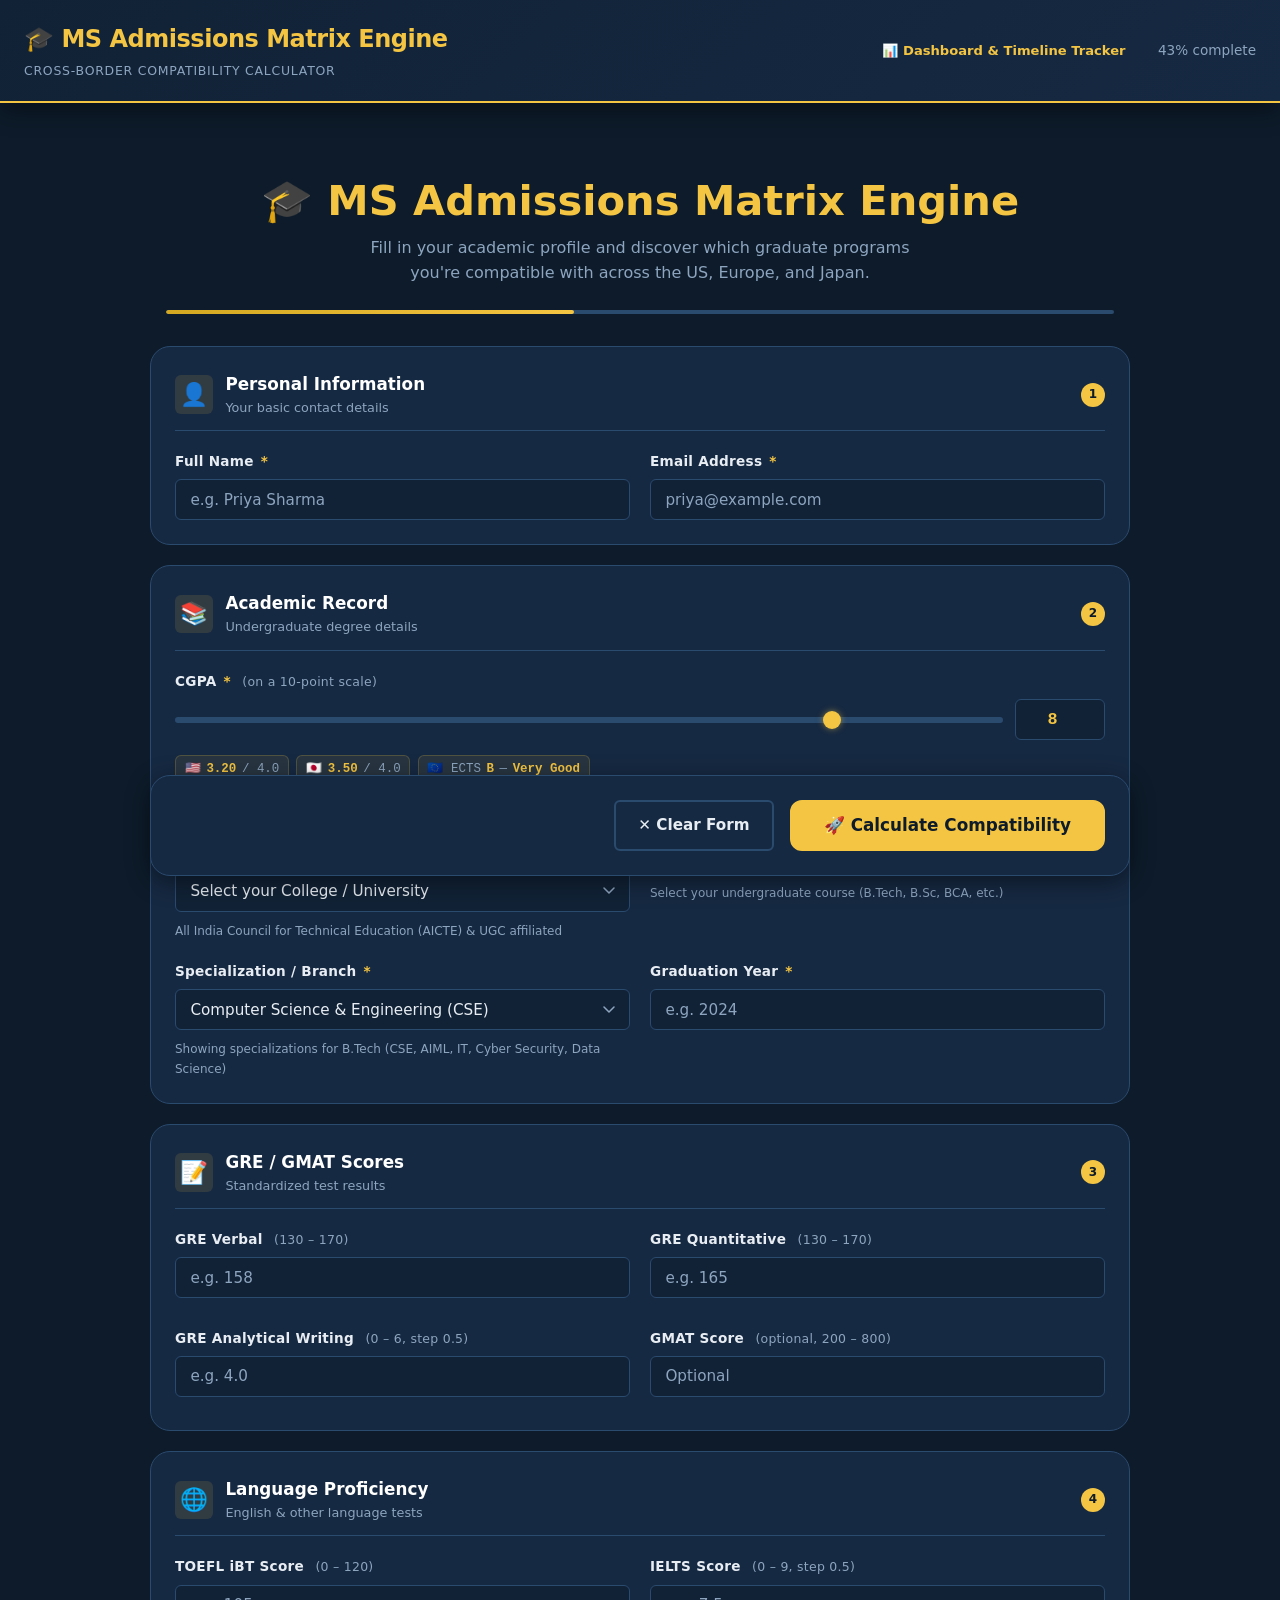
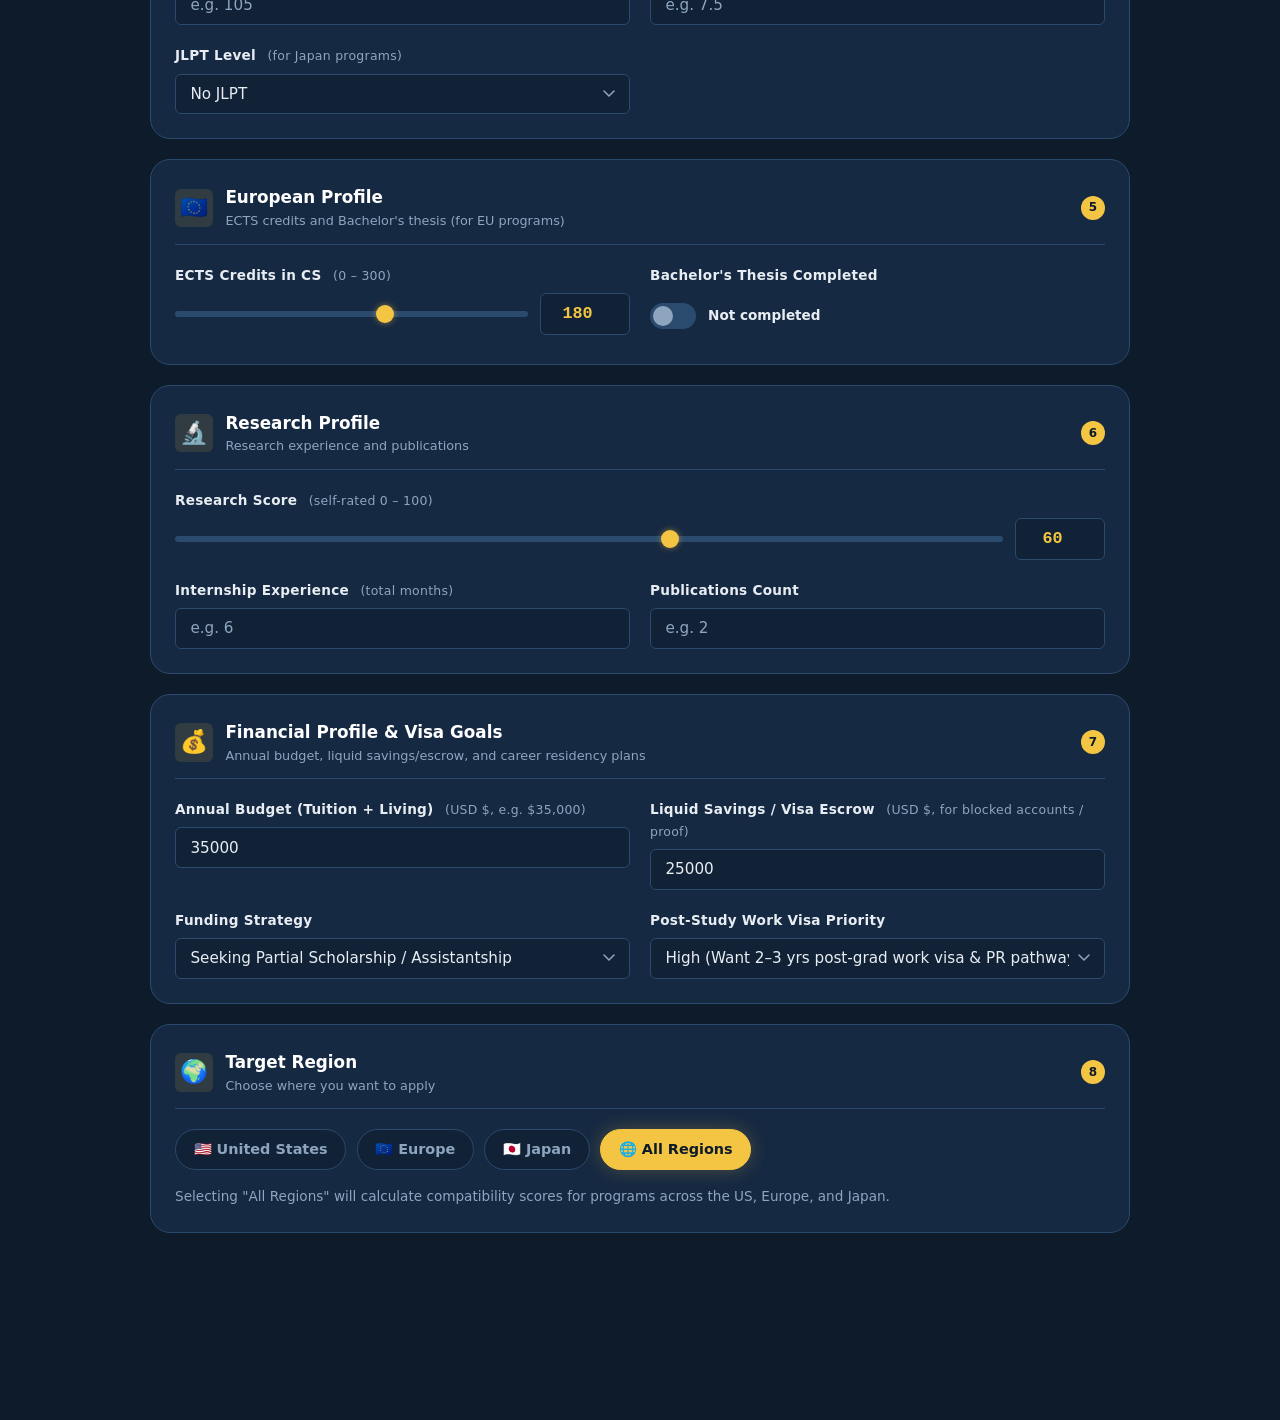
==== frontend/index.html @ 2df77b29 "feat: add AICTE Indian engineering colleges dropdown with COER University Roorkee and dynamic course" ====
<!DOCTYPE html>
<html lang="en">
<head>
  <meta charset="UTF-8" />
  <meta name="viewport" content="width=device-width, initial-scale=1.0" />
  <title>🎓 MS Admissions Matrix Engine</title>
  <link rel="stylesheet" href="css/styles.css" />
  <style>
    /* ── Page-specific overrides ─────────────────────────────── */
    .page-main {
      padding: 2rem 0 4rem;
    }

    .form-wrapper {
      max-width: 980px;
      margin: 0 auto;
    }

    .hero {
      text-align: center;
      padding: 2.5rem 1rem 2rem;
    }

    .hero h1 {
      font-size: clamp(1.7rem, 4vw, 2.6rem);
      color: var(--clr-gold);
      margin-bottom: 0.5rem;
    }

    .hero p {
      font-size: 1rem;
      color: var(--clr-text-muted);
      max-width: 540px;
      margin: 0 auto;
    }

    .progress-bar-wrap {
      width: 100%;
      height: 4px;
      background: var(--clr-border);
      border-radius: 99px;
      margin: 1.5rem 0 0;
      overflow: hidden;
    }

    .progress-fill {
      height: 100%;
      background: linear-gradient(90deg, var(--clr-gold-dark), var(--clr-gold));
      border-radius: 99px;
      width: 0%;
      transition: width 0.4s ease;
    }

    .section-card {
      margin-bottom: 1.25rem;
    }

    .form-actions {
      display: flex;
      gap: 1rem;
      justify-content: flex-end;
      flex-wrap: wrap;
      padding: 1.5rem;
      background: var(--clr-surface);
      border: 1px solid var(--clr-border);
      border-radius: var(--radius-lg);
      box-shadow: var(--shadow-md);
      position: sticky;
      bottom: 1.5rem;
      z-index: 50;
    }

    .form-actions .btn-primary {
      min-width: 210px;
    }

    .gpa-display {
      display: flex;
      flex-direction: column;
      gap: 0.35rem;
    }

    .gpa-conversions {
      display: flex;
      flex-wrap: wrap;
      gap: 0.45rem;
      margin-top: 0.25rem;
    }

    /* Loading overlay */
    .loading-overlay {
      position: fixed;
      inset: 0;
      background: rgba(13, 27, 42, 0.88);
      backdrop-filter: blur(4px);
      z-index: 500;
      display: flex;
      flex-direction: column;
      align-items: center;
      justify-content: center;
      gap: 1rem;
      opacity: 0;
      pointer-events: none;
      transition: opacity 0.2s ease;
    }

    .loading-overlay.visible {
      opacity: 1;
      pointer-events: all;
    }

    .loading-overlay h3 {
      color: var(--clr-gold);
      font-size: 1.25rem;
    }

    .loading-overlay p {
      font-size: 0.9rem;
      color: var(--clr-text-muted);
    }

    .spinner-lg {
      width: 56px; height: 56px;
      border: 4px solid var(--clr-border);
      border-top-color: var(--clr-gold);
      border-radius: 50%;
      animation: spin 0.8s linear infinite;
    }

    /* Section number badge */
    .section-num {
      display: inline-flex;
      align-items: center;
      justify-content: center;
      width: 24px; height: 24px;
      background: var(--clr-gold);
      color: var(--clr-bg);
      border-radius: 50%;
      font-size: 0.75rem;
      font-weight: 800;
      flex-shrink: 0;
    }
  </style>
</head>
<body>

<!-- ── Header ───────────────────────────────────────────────────────────── -->
<header class="app-header">
  <div class="container">
    <div class="brand">
      <div class="brand-title">🎓 MS Admissions Matrix Engine</div>
      <div class="brand-subtitle">Cross-Border Compatibility Calculator</div>
    </div>
    <div class="flex items-center gap-md">
      <a href="dashboard.html" class="btn btn-ghost btn-sm">📊 Dashboard &amp; Timeline Tracker</a>
      <span class="text-sm text-muted" id="formProgress">0% complete</span>
    </div>
  </div>
</header>

<!-- ── Loading overlay ──────────────────────────────────────────────────── -->
<div class="loading-overlay" id="loadingOverlay" aria-live="polite" aria-label="Loading">
  <div class="spinner-lg"></div>
  <h3>Calculating Compatibility…</h3>
  <p id="loadingMsg">Saving applicant profile</p>
</div>

<!-- ── Toast container ──────────────────────────────────────────────────── -->
<div class="toast-container" id="toastContainer"></div>

<!-- ── Main ─────────────────────────────────────────────────────────────── -->
<main class="page-main">
  <div class="container">
    <div class="form-wrapper">

      <!-- Hero -->
      <div class="hero">
        <h1>🎓 MS Admissions Matrix Engine</h1>
        <p>Fill in your academic profile and discover which graduate programs you're compatible with across the US, Europe, and Japan.</p>
        <div class="progress-bar-wrap">
          <div class="progress-fill" id="progressFill"></div>
        </div>
      </div>

      <form id="admissionsForm" novalidate autocomplete="off">

        <!-- ── 1. Personal Info ───────────────────────────────────────── -->
        <div class="card section-card">
          <div class="card-header">
            <div class="card-icon">👤</div>
            <div>
              <div class="card-title">Personal Information</div>
              <div class="card-subtitle">Your basic contact details</div>
            </div>
            <span class="section-num" style="margin-left:auto">1</span>
          </div>
          <div class="grid-2">
            <div class="form-group">
              <label class="form-label" for="fullName">Full Name <span class="required">*</span></label>
              <input type="text" id="fullName" name="fullName" class="form-control"
                     placeholder="e.g. Priya Sharma" autocomplete="name" required />
            </div>
            <div class="form-group">
              <label class="form-label" for="email">Email Address <span class="required">*</span></label>
              <input type="email" id="email" name="email" class="form-control"
                     placeholder="priya@example.com" autocomplete="email" required />
            </div>
          </div>
        </div>

        <!-- ── 2. Academic Record ─────────────────────────────────────── -->
        <div class="card section-card">
          <div class="card-header">
            <div class="card-icon">📚</div>
            <div>
              <div class="card-title">Academic Record</div>
              <div class="card-subtitle">Undergraduate degree details</div>
            </div>
            <span class="section-num" style="margin-left:auto">2</span>
          </div>

          <div class="grid-2">
            <!-- CGPA -->
            <div class="form-group col-span-2">
              <label class="form-label" for="cgpaNum">CGPA <span class="required">*</span>
                <span class="hint">(on a 10-point scale)</span>
              </label>
              <div class="form-slider-wrap">
                <input type="range" id="cgpaSlider" name="cgpaSlider"
                       min="0" max="10" step="0.1" value="8.0" />
                <input type="number" id="cgpaNum" name="cgpa" class="form-control"
                       min="0" max="10" step="0.1" value="8.0" required />
              </div>
              <div class="gpa-display">
                <div class="gpa-conversions" id="gpaConversions">
                  <span class="conversion-hint">🇺🇸 <span class="val" id="us4pt">3.20</span> / 4.0</span>
                  <span class="conversion-hint">🇯🇵 <span class="val" id="jp4pt">3.00</span> / 4.0</span>
                  <span class="conversion-hint">🇪🇺 ECTS <span class="val" id="ectsGrade">B</span> — <span class="val" id="ectsLabel">Very Good</span></span>
                </div>
              </div>
            </div>

            <!-- AICTE Engineering Colleges / Universities Dropdown -->
            <div class="form-group">
              <label class="form-label" for="universityName">Indian Engineering College / University <span class="required">*</span></label>
              <div class="select-search-wrap">
                <input type="text" id="uniSearchFilter" class="form-control"
                       style="margin-bottom:0.4rem;font-size:0.83rem;padding:0.45rem 0.75rem"
                       placeholder="🔍 Quick filter AICTE colleges (e.g. COER, Roorkee, IIT, NIT, Pune, BITS)..." />
                <select id="universityName" name="universityName" class="form-control" required>
                  <option value="" disabled selected>Select your College / University</option>

                  <optgroup label="🌟 Featured &amp; Uttarakhand / Roorkee (AICTE &amp; State Universities)">
                    <option value="COER University, Roorkee">COER University, Roorkee (College of Engineering Roorkee)</option>
                    <option value="Indian Institute of Technology (IIT) Roorkee">Indian Institute of Technology (IIT) Roorkee</option>
                    <option value="Graphic Era (Deemed to be University), Dehradun">Graphic Era (Deemed to be University), Dehradun</option>
                    <option value="Graphic Era Hill University, Dehradun">Graphic Era Hill University, Dehradun</option>
                    <option value="DIT University, Dehradun">DIT University, Dehradun</option>
                    <option value="Govind Ballabh Pant University of Agriculture &amp; Technology (GBPUAT), Pantnagar">Govind Ballabh Pant University of Agriculture &amp; Technology (GBPUAT), Pantnagar</option>
                    <option value="Veer Madho Singh Bhandari Uttarakhand Technical University (UTU), Dehradun">Veer Madho Singh Bhandari Uttarakhand Technical University (UTU), Dehradun</option>
                    <option value="Quantum University, Roorkee">Quantum University, Roorkee</option>
                    <option value="Roorkee College of Engineering (RCE), Roorkee">Roorkee College of Engineering (RCE), Roorkee</option>
                    <option value="Gurukula Kangri Vishwavidyalaya, Haridwar">Gurukula Kangri Vishwavidyalaya, Haridwar</option>
                    <option value="National Institute of Technology (NIT) Uttarakhand, Srinagar Garhwal">National Institute of Technology (NIT) Uttarakhand, Srinagar Garhwal</option>
                    <option value="THDC Institute of Hydropower Engineering and Technology, Tehri">THDC Institute of Hydropower Engineering and Technology, Tehri</option>
                    <option value="Bipin Tripathi Kumaon Institute of Technology (BTKIT), Dwarahat">Bipin Tripathi Kumaon Institute of Technology (BTKIT), Dwarahat</option>
                  </optgroup>

                  <optgroup label="🏛️ Indian Institutes of Technology (IITs)">
                    <option value="IIT Bombay">IIT Bombay (Powai, Mumbai)</option>
                    <option value="IIT Delhi">IIT Delhi (Hauz Khas, New Delhi)</option>
                    <option value="IIT Madras">IIT Madras (Chennai)</option>
                    <option value="IIT Kanpur">IIT Kanpur</option>
                    <option value="IIT Kharagpur">IIT Kharagpur</option>
                    <option value="IIT Guwahati">IIT Guwahati</option>
                    <option value="IIT Hyderabad">IIT Hyderabad</option>
                    <option value="IIT (BHU) Varanasi">IIT (BHU) Varanasi</option>
                    <option value="IIT Indore">IIT Indore</option>
                    <option value="IIT (ISM) Dhanbad">IIT (ISM) Dhanbad</option>
                    <option value="IIT Gandhinagar">IIT Gandhinagar</option>
                    <option value="IIT Ropar">IIT Ropar</option>
                    <option value="IIT Patna">IIT Patna</option>
                    <option value="IIT Bhubaneswar">IIT Bhubaneswar</option>
                    <option value="IIT Mandi">IIT Mandi</option>
                    <option value="IIT Jodhpur">IIT Jodhpur</option>
                    <option value="IIT Tirupati">IIT Tirupati</option>
                    <option value="IIT Palakkad">IIT Palakkad</option>
                    <option value="IIT Goa">IIT Goa</option>
                    <option value="IIT Dharwad">IIT Dharwad</option>
                    <option value="IIT Bhilai">IIT Bhilai</option>
                    <option value="IIT Jammu">IIT Jammu</option>
                  </optgroup>

                  <optgroup label="🏛️ National Institutes of Technology (NITs)">
                    <option value="NIT Tiruchirappalli (NITT)">NIT Tiruchirappalli (NITT)</option>
                    <option value="NIT Karnataka (NITK Surathkal)">NIT Karnataka (NITK Surathkal)</option>
                    <option value="NIT Warangal">NIT Warangal</option>
                    <option value="NIT Rourkela">NIT Rourkela</option>
                    <option value="NIT Calicut">NIT Calicut</option>
                    <option value="Visvesvaraya National Institute of Technology (VNIT), Nagpur">Visvesvaraya National Institute of Technology (VNIT), Nagpur</option>
                    <option value="Malaviya National Institute of Technology (MNIT), Jaipur">Malaviya National Institute of Technology (MNIT), Jaipur</option>
                    <option value="Motilal Nehru National Institute of Technology (MNNIT), Allahabad">Motilal Nehru National Institute of Technology (MNNIT), Allahabad</option>
                    <option value="Maulana Azad National Institute of Technology (MANIT), Bhopal">Maulana Azad National Institute of Technology (MANIT), Bhopal</option>
                    <option value="Sardar Vallabhbhai National Institute of Technology (SVNIT), Surat">Sardar Vallabhbhai National Institute of Technology (SVNIT), Surat</option>
                    <option value="NIT Kurukshetra">NIT Kurukshetra</option>
                    <option value="NIT Durgapur">NIT Durgapur</option>
                    <option value="NIT Silchar">NIT Silchar</option>
                    <option value="Dr. B.R. Ambedkar National Institute of Technology (NITJ), Jalandhar">Dr. B.R. Ambedkar National Institute of Technology (NITJ), Jalandhar</option>
                    <option value="NIT Hamirpur">NIT Hamirpur</option>
                    <option value="NIT Meghalaya">NIT Meghalaya</option>
                    <option value="NIT Patna">NIT Patna</option>
                    <option value="NIT Raipur">NIT Raipur</option>
                    <option value="NIT Srinagar">NIT Srinagar</option>
                    <option value="NIT Jamshedpur">NIT Jamshedpur</option>
                    <option value="NIT Goa">NIT Goa</option>
                    <option value="NIT Puducherry">NIT Puducherry</option>
                    <option value="NIT Agartala">NIT Agartala</option>
                    <option value="NIT Andhra Pradesh">NIT Andhra Pradesh</option>
                    <option value="NIT Manipur">NIT Manipur</option>
                    <option value="NIT Mizoram">NIT Mizoram</option>
                    <option value="NIT Nagaland">NIT Nagaland</option>
                    <option value="NIT Sikkim">NIT Sikkim</option>
                  </optgroup>

                  <optgroup label="🏛️ Indian Institutes of Information Technology (IIITs)">
                    <option value="IIIT Hyderabad">International Institute of Information Technology (IIIT) Hyderabad</option>
                    <option value="IIIT Bangalore">International Institute of Information Technology (IIIT) Bangalore</option>
                    <option value="IIIT Delhi (Indraprastha Institute of IT)">IIIT Delhi (Indraprastha Institute of Information Technology)</option>
                    <option value="IIIT Allahabad">Indian Institute of Information Technology (IIIT) Allahabad</option>
                    <option value="ABV-IIITM Gwalior">ABV - Indian Institute of Information Technology &amp; Management, Gwalior</option>
                    <option value="PDPM IIITDM Jabalpur">PDPM IIITDM Jabalpur</option>
                    <option value="IIITDM Kancheepuram">Indian Institute of Information Technology, Design &amp; Manufacturing, Kancheepuram</option>
                    <option value="IIIT Lucknow">Indian Institute of Information Technology (IIIT) Lucknow</option>
                    <option value="IIIT Pune">Indian Institute of Information Technology (IIIT) Pune</option>
                    <option value="IIIT Vadodara">Indian Institute of Information Technology (IIIT) Vadodara</option>
                    <option value="IIIT Sri City">Indian Institute of Information Technology (IIIT) Sri City</option>
                    <option value="IIIT Guwahati">Indian Institute of Information Technology (IIIT) Guwahati</option>
                    <option value="IIIT Kota">Indian Institute of Information Technology (IIIT) Kota</option>
                    <option value="IIIT Surat">Indian Institute of Information Technology (IIIT) Surat</option>
                    <option value="IIIT Bhopal">Indian Institute of Information Technology (IIIT) Bhopal</option>
                    <option value="IIIT Nagpur">Indian Institute of Information Technology (IIIT) Nagpur</option>
                    <option value="IIIT Dharwad">Indian Institute of Information Technology (IIIT) Dharwad</option>
                    <option value="IIIT Ranchi">Indian Institute of Information Technology (IIIT) Ranchi</option>
                    <option value="IIIT Kalyani">Indian Institute of Information Technology (IIIT) Kalyani</option>
                  </optgroup>

                  <optgroup label="🏛️ Premier Deemed &amp; Autonomous Institutes">
                    <option value="Indian Institute of Science (IISc), Bangalore">Indian Institute of Science (IISc), Bangalore</option>
                    <option value="BITS Pilani (Pilani Campus)">BITS Pilani (Pilani Campus)</option>
                    <option value="BITS Pilani (Goa Campus)">BITS Pilani (K.K. Birla Goa Campus)</option>
                    <option value="BITS Pilani (Hyderabad Campus)">BITS Pilani (Hyderabad Campus)</option>
                    <option value="Delhi Technological University (DTU)">Delhi Technological University (DTU, formerly DCE)</option>
                    <option value="Netaji Subhas University of Technology (NSUT), New Delhi">Netaji Subhas University of Technology (NSUT), New Delhi</option>
                    <option value="COEP Technological University (College of Engineering Pune)">COEP Technological University (College of Engineering Pune)</option>
                    <option value="Veermata Jijabai Technological Institute (VJTI), Mumbai">Veermata Jijabai Technological Institute (VJTI), Mumbai</option>
                    <option value="Jadavpur University, Kolkata">Jadavpur University (Faculty of Engineering &amp; Technology), Kolkata</option>
                    <option value="College of Engineering Guindy (CEG), Anna University">College of Engineering Guindy (CEG), Anna University, Chennai</option>
                    <option value="Madras Institute of Technology (MIT), Anna University">Madras Institute of Technology (MIT), Anna University, Chennai</option>
                    <option value="PSG College of Technology, Coimbatore">PSG College of Technology, Coimbatore</option>
                    <option value="R.V. College of Engineering (RVCE), Bangalore">R.V. College of Engineering (RVCE), Bangalore</option>
                    <option value="B.M.S. College of Engineering (BMSCE), Bangalore">B.M.S. College of Engineering (BMSCE), Bangalore</option>
                    <option value="M.S. Ramaiah Institute of Technology (MSRIT), Bangalore">M.S. Ramaiah Institute of Technology (MSRIT), Bangalore</option>
                    <option value="PES University, Bangalore">PES University, Bangalore</option>
                    <option value="Thapar Institute of Engineering &amp; Technology, Patiala">Thapar Institute of Engineering &amp; Technology, Patiala</option>
                    <option value="Manipal Institute of Technology (MIT), Manipal">Manipal Institute of Technology (MIT), MAHE, Manipal</option>
                    <option value="Vellore Institute of Technology (VIT), Vellore">Vellore Institute of Technology (VIT), Vellore</option>
                    <option value="Vellore Institute of Technology (VIT), Chennai">Vellore Institute of Technology (VIT), Chennai</option>
                    <option value="SRM Institute of Science and Technology, Kattankulathur">SRM Institute of Science and Technology, Kattankulathur</option>
                    <option value="Amrita School of Engineering, Coimbatore">Amrita School of Engineering, Amrita Vishwa Vidyapeetham</option>
                    <option value="SASTRA Deemed University, Thanjavur">SASTRA Deemed University, Thanjavur</option>
                    <option value="Jamia Millia Islamia (Faculty of Engineering), New Delhi">Jamia Millia Islamia (Faculty of Engineering), New Delhi</option>
                    <option value="Zakir Husain College of Engineering &amp; Technology, AMU">Zakir Husain College of Engineering &amp; Technology, AMU Aligarh</option>
                    <option value="Punjab Engineering College (PEC), Chandigarh">Punjab Engineering College (PEC), Chandigarh</option>
                    <option value="Harcourt Butler Technical University (HBTU), Kanpur">Harcourt Butler Technical University (HBTU), Kanpur</option>
                    <option value="Madan Mohan Malaviya University of Technology (MMMUT), Gorakhpur">Madan Mohan Malaviya University of Technology (MMMUT), Gorakhpur</option>
                    <option value="Birla Institute of Technology (BIT), Mesra, Ranchi">Birla Institute of Technology (BIT), Mesra, Ranchi</option>
                  </optgroup>

                  <optgroup label="🏛️ AICTE Affiliated Colleges — North India (UP, Delhi-NCR, Haryana, Punjab, Rajasthan)">
                    <option value="Dr. A.P.J. Abdul Kalam Technical University (AKTU), Lucknow">Dr. A.P.J. Abdul Kalam Technical University (AKTU / UPTU), Lucknow</option>
                    <option value="JSS Academy of Technical Education, Noida">JSS Academy of Technical Education, Noida</option>
                    <option value="Ajay Kumar Garg Engineering College (AKGEC), Ghaziabad">Ajay Kumar Garg Engineering College (AKGEC), Ghaziabad</option>
                    <option value="KIET Group of Institutions, Ghaziabad">KIET Group of Institutions, Ghaziabad</option>
                    <option value="Galgotias College of Engineering &amp; Technology, Greater Noida">Galgotias College of Engineering &amp; Technology, Greater Noida</option>
                    <option value="Galgotias University, Greater Noida">Galgotias University, Greater Noida</option>
                    <option value="ABES Engineering College, Ghaziabad">ABES Engineering College, Ghaziabad</option>
                    <option value="Bennett University, Greater Noida">Bennett University, Greater Noida</option>
                    <option value="Sharda University, Greater Noida">Sharda University, Greater Noida</option>
                    <option value="Amity School of Engineering &amp; Technology, Noida">Amity School of Engineering &amp; Technology, Noida</option>
                    <option value="GL Bajaj Institute of Technology &amp; Management, Greater Noida">GL Bajaj Institute of Technology &amp; Management, Greater Noida</option>
                    <option value="Noida Institute of Engineering &amp; Technology (NIET), Greater Noida">Noida Institute of Engineering &amp; Technology (NIET), Greater Noida</option>
                    <option value="Maharaja Agrasen Institute of Technology (MAIT), Delhi">Maharaja Agrasen Institute of Technology (MAIT), Delhi (GGSIPU)</option>
                    <option value="Maharaja Surajmal Institute of Technology (MSIT), Delhi">Maharaja Surajmal Institute of Technology (MSIT), Delhi (GGSIPU)</option>
                    <option value="Bharati Vidyapeeth's College of Engineering (BVCOE), New Delhi">Bharati Vidyapeeth's College of Engineering (BVCOE), New Delhi</option>
                    <option value="University School of Information, Comm &amp; Tech (USICT), Delhi">University School of Information, Comm &amp; Tech (USICT), Delhi</option>
                    <option value="Indira Gandhi Delhi Technical University for Women (IGDTUW), Delhi">Indira Gandhi Delhi Technical University for Women (IGDTUW), Delhi</option>
                    <option value="J.C. Bose University of Science and Technology (YMCA), Faridabad">J.C. Bose University of Science and Technology (YMCA), Faridabad</option>
                    <option value="Deenbandhu Chhotu Ram University of Science &amp; Tech (DCRUST), Murthal">Deenbandhu Chhotu Ram University of Science &amp; Tech (DCRUST), Murthal</option>
                    <option value="UIET, Panjab University, Chandigarh">University Institute of Engineering and Technology (UIET), Panjab University</option>
                    <option value="Chitkara University, Rajpura, Punjab">Chitkara University, Rajpura, Punjab</option>
                    <option value="Lovely Professional University (LPU), Phagwara, Punjab">Lovely Professional University (LPU), Phagwara, Punjab</option>
                    <option value="The LNM Institute of Information Technology (LNMIIT), Jaipur">The LNM Institute of Information Technology (LNMIIT), Jaipur</option>
                    <option value="Swami Keshvanand Institute of Technology (SKIT), Jaipur">Swami Keshvanand Institute of Technology (SKIT), Jaipur</option>
                    <option value="Rajasthan Technical University (RTU), Kota">Rajasthan Technical University (RTU), Kota</option>
                    <option value="Manipal University Jaipur (MUJ), Jaipur">Manipal University Jaipur (MUJ), Jaipur</option>
                  </optgroup>

                  <optgroup label="🏛️ AICTE Affiliated Colleges — West India (Maharashtra, Gujarat, MP)">
                    <option value="Pune Institute of Computer Technology (PICT), Pune">Pune Institute of Computer Technology (PICT), Pune</option>
                    <option value="MIT World Peace University (MIT-WPU), Pune">MIT World Peace University (MIT-WPU), Pune</option>
                    <option value="Pimpri Chinchwad College of Engineering (PCCOE), Pune">Pimpri Chinchwad College of Engineering (PCCOE), Pune</option>
                    <option value="Vishwakarma Institute of Technology (VIT), Pune">Vishwakarma Institute of Technology (VIT), Pune</option>
                    <option value="MKSSS's Cummins College of Engineering for Women, Pune">MKSSS's Cummins College of Engineering for Women, Pune</option>
                    <option value="Sardar Patel Institute of Technology (SPIT), Mumbai">Sardar Patel Institute of Technology (SPIT), Mumbai</option>
                    <option value="Dwarkadas J. Sanghvi College of Engineering (DJSCE), Mumbai">Dwarkadas J. Sanghvi College of Engineering (DJSCE), Mumbai</option>
                    <option value="Thadomal Shahani Engineering College (TSEC), Mumbai">Thadomal Shahani Engineering College (TSEC), Mumbai</option>
                    <option value="Vivekanand Education Society's Institute of Tech (VESIT), Mumbai">Vivekanand Education Society's Institute of Technology (VESIT), Mumbai</option>
                    <option value="K.J. Somaiya College of Engineering, Mumbai">K.J. Somaiya College of Engineering, Mumbai</option>
                    <option value="Walchand College of Engineering, Sangli">Walchand College of Engineering, Sangli</option>
                    <option value="Government College of Engineering, Karad">Government College of Engineering, Karad</option>
                    <option value="Government College of Engineering, Amravati">Government College of Engineering, Amravati</option>
                    <option value="Government College of Engineering, Aurangabad">Government College of Engineering, Aurangabad</option>
                    <option value="Savitribai Phule Pune University (SPPU), Pune">Savitribai Phule Pune University (SPPU), Pune</option>
                    <option value="University of Mumbai (Department of Technology), Mumbai">University of Mumbai (Department of Technology), Mumbai</option>
                    <option value="DA-IICT Gandhinagar">Dhirubhai Ambani Institute of ICT (DA-IICT), Gandhinagar</option>
                    <option value="Nirma University (Institute of Technology), Ahmedabad">Nirma University (Institute of Technology), Ahmedabad</option>
                    <option value="L.D. College of Engineering, Ahmedabad">L.D. College of Engineering, Ahmedabad</option>
                    <option value="Birla Vishvakarma Mahavidyalaya (BVM), Anand">Birla Vishvakarma Mahavidyalaya (BVM), Anand</option>
                    <option value="Pandit Deendayal Energy University (PDEU), Gandhinagar">Pandit Deendayal Energy University (PDEU), Gandhinagar</option>
                    <option value="Gujarat Technological University (GTU), Ahmedabad">Gujarat Technological University (GTU), Ahmedabad</option>
                    <option value="Goa College of Engineering, Farmagudi">Goa College of Engineering, Farmagudi, Goa</option>
                    <option value="Shri Govindram Seksaria Institute of Tech &amp; Science (SGSITS), Indore">Shri Govindram Seksaria Institute of Tech &amp; Science (SGSITS), Indore</option>
                    <option value="Institute of Engineering &amp; Technology (IET-DAVV), Indore">Institute of Engineering &amp; Technology (IET-DAVV), Indore</option>
                    <option value="Madhav Institute of Technology &amp; Science (MITS), Gwalior">Madhav Institute of Technology &amp; Science (MITS), Gwalior</option>
                    <option value="Rajiv Gandhi Proudyogiki Vishwavidyalaya (RGPV), Bhopal">Rajiv Gandhi Proudyogiki Vishwavidyalaya (RGPV), Bhopal</option>
                    <option value="Lakshmi Narain College of Technology (LNCT), Bhopal">Lakshmi Narain College of Technology (LNCT), Bhopal</option>
                  </optgroup>

                  <optgroup label="🏛️ AICTE Affiliated Colleges — South India (Karnataka, Tamil Nadu, Telangana, AP, Kerala)">
                    <option value="Visvesvaraya Technological University (VTU), Belagavi">Visvesvaraya Technological University (VTU), Belagavi</option>
                    <option value="Dayananda Sagar College of Engineering (DSCE), Bangalore">Dayananda Sagar College of Engineering (DSCE), Bangalore</option>
                    <option value="Bangalore Institute of Technology (BIT), Bangalore">Bangalore Institute of Technology (BIT), Bangalore</option>
                    <option value="Siddaganga Institute of Technology (SIT), Tumkur">Siddaganga Institute of Technology (SIT), Tumkur</option>
                    <option value="The National Institute of Engineering (NIE), Mysore">The National Institute of Engineering (NIE), Mysore</option>
                    <option value="Sri Jayachamarajendra College of Engineering (SJCE), Mysore">Sri Jayachamarajendra College of Engineering (SJCE), Mysore</option>
                    <option value="B.V.B. College of Engineering &amp; Technology (KLE Tech), Hubballi">B.V.B. College of Engineering &amp; Technology (KLE Tech), Hubballi</option>
                    <option value="BMS Institute of Technology &amp; Management, Bangalore">BMS Institute of Technology &amp; Management, Bangalore</option>
                    <option value="Sir M. Visvesvaraya Institute of Technology, Bangalore">Sir M. Visvesvaraya Institute of Technology, Bangalore</option>
                    <option value="New Horizon College of Engineering (NHCE), Bangalore">New Horizon College of Engineering (NHCE), Bangalore</option>
                    <option value="SSN College of Engineering, Kalavakkam, Chennai">SSN College of Engineering, Kalavakkam, Chennai</option>
                    <option value="Coimbatore Institute of Technology (CIT), Coimbatore">Coimbatore Institute of Technology (CIT), Coimbatore</option>
                    <option value="Thiagarajar College of Engineering (TCE), Madurai">Thiagarajar College of Engineering (TCE), Madurai</option>
                    <option value="Sri Krishna College of Engineering &amp; Technology (SKCET), Coimbatore">Sri Krishna College of Engineering &amp; Technology (SKCET), Coimbatore</option>
                    <option value="Kumaraguru College of Technology (KCT), Coimbatore">Kumaraguru College of Technology (KCT), Coimbatore</option>
                    <option value="Sona College of Technology, Salem">Sona College of Technology, Salem</option>
                    <option value="Rajalakshmi Engineering College (REC), Chennai">Rajalakshmi Engineering College (REC), Chennai</option>
                    <option value="St. Joseph's College of Engineering, Chennai">St. Joseph's College of Engineering, Chennai</option>
                    <option value="Chaitanya Bharathi Institute of Technology (CBIT), Hyderabad">Chaitanya Bharathi Institute of Technology (CBIT), Hyderabad</option>
                    <option value="VNR Vignana Jyothi Institute of Engineering &amp; Tech, Hyderabad">VNR Vignana Jyothi Institute of Engineering &amp; Technology, Hyderabad</option>
                    <option value="Vasavi College of Engineering, Hyderabad">Vasavi College of Engineering, Hyderabad</option>
                    <option value="Gokaraju Rangaraju Institute of Engg &amp; Tech (GRIET), Hyderabad">Gokaraju Rangaraju Institute of Engineering &amp; Technology, Hyderabad</option>
                    <option value="CVR College of Engineering, Hyderabad">CVR College of Engineering, Hyderabad</option>
                    <option value="BVRIT Hyderabad College of Engineering for Women, Hyderabad">BVRIT Hyderabad College of Engineering for Women, Hyderabad</option>
                    <option value="University College of Engineering, Osmania University, Hyderabad">University College of Engineering, Osmania University, Hyderabad</option>
                    <option value="JNTUH University College of Engineering, Hyderabad">JNTUH University College of Engineering, Hyderabad</option>
                    <option value="AU College of Engineering, Andhra University, Visakhapatnam">AU College of Engineering, Andhra University, Visakhapatnam</option>
                    <option value="Gayatri Vidya Parishad College of Engineering (GVPCE), Visakhapatnam">Gayatri Vidya Parishad College of Engineering (GVPCE), Visakhapatnam</option>
                    <option value="VR Siddhartha Engineering College (VRSEC), Vijayawada">VR Siddhartha Engineering College (VRSEC), Vijayawada</option>
                    <option value="College of Engineering Trivandrum (CET), Thiruvananthapuram">College of Engineering Trivandrum (CET), Thiruvananthapuram</option>
                    <option value="TKM College of Engineering, Kollam">TKM College of Engineering, Kollam</option>
                    <option value="Government Engineering College (GEC), Thrissur">Government Engineering College (GEC), Thrissur</option>
                    <option value="Govt Model Engineering College (MEC), Kochi">Govt Model Engineering College (MEC), Kochi</option>
                    <option value="Federal Institute of Science and Technology (FISAT), Angamaly">Federal Institute of Science and Technology (FISAT), Angamaly</option>
                    <option value="Rajagiri School of Engineering &amp; Technology (RSET), Kochi">Rajagiri School of Engineering &amp; Technology (RSET), Kochi</option>
                    <option value="APJ Abdul Kalam Technological University (KTU), Kerala">APJ Abdul Kalam Technological University (KTU), Kerala</option>
                  </optgroup>

                  <optgroup label="🏛️ AICTE Affiliated Colleges — East &amp; North-East India">
                    <option value="Maulana Abul Kalam Azad University of Tech (MAKAUT), Kolkata">Maulana Abul Kalam Azad University of Technology (MAKAUT), Kolkata</option>
                    <option value="Heritage Institute of Technology, Kolkata">Heritage Institute of Technology, Kolkata</option>
                    <option value="Institute of Engineering &amp; Management (IEM), Kolkata">Institute of Engineering &amp; Management (IEM), Kolkata</option>
                    <option value="Techno Main Salt Lake, Kolkata">Techno Main Salt Lake, Kolkata</option>
                    <option value="Haldia Institute of Technology, Haldia">Haldia Institute of Technology, Haldia</option>
                    <option value="Jalpaiguri Government Engineering College, Jalpaiguri">Jalpaiguri Government Engineering College, Jalpaiguri</option>
                    <option value="Kalyani Government Engineering College, Kalyani">Kalyani Government Engineering College, Kalyani</option>
                    <option value="Odisha University of Technology and Research (OUTR), Bhubaneswar">Odisha University of Technology and Research (OUTR), Bhubaneswar</option>
                    <option value="Veer Surendra Sai University of Technology (VSSUT), Burla">Veer Surendra Sai University of Technology (VSSUT), Burla</option>
                    <option value="Silicon Institute of Technology (SiliconTech), Bhubaneswar">Silicon Institute of Technology (SiliconTech), Bhubaneswar</option>
                    <option value="C.V. Raman Global University, Bhubaneswar">C.V. Raman Global University, Bhubaneswar</option>
                    <option value="Muzaffarpur Institute of Technology (MIT), Muzaffarpur">Muzaffarpur Institute of Technology (MIT), Muzaffarpur</option>
                    <option value="Bhagalpur College of Engineering (BCE), Bhagalpur">Bhagalpur College of Engineering (BCE), Bhagalpur</option>
                    <option value="Birsa Institute of Technology (BIT Sindri), Dhanbad">Birsa Institute of Technology (BIT Sindri), Dhanbad</option>
                    <option value="Assam Engineering College (AEC), Guwahati">Assam Engineering College (AEC), Guwahati</option>
                    <option value="Jorhat Engineering College (JEC), Jorhat">Jorhat Engineering College (JEC), Jorhat</option>
                  </optgroup>

                  <optgroup label="🌐 Other Approved Institutions">
                    <option value="Other AICTE Approved Engineering College / State Technical University">Other AICTE Approved Engineering College / State Technical University</option>
                  </optgroup>
                </select>
              </div>
              <span class="text-xs text-muted" id="uniMatchCount" style="margin-top:0.25rem;display:block">
                All India Council for Technical Education (AICTE) &amp; UGC affiliated
              </span>
            </div>

            <!-- Course / Degree Dropdown -->
            <div class="form-group">
              <label class="form-label" for="degree">Course / Degree Program <span class="required">*</span></label>
              <select id="degree" name="degree" class="form-control" required>
                <option value="" disabled selected>Select Course / Degree</option>
                <option value="B.Tech" selected>B.Tech (Bachelor of Technology)</option>
                <option value="B.E.">B.E. (Bachelor of Engineering)</option>
                <option value="B.Sc">B.Sc (Bachelor of Science)</option>
                <option value="BCA">BCA (Bachelor of Computer Applications)</option>
                <option value="B.S.">B.S. (Bachelor of Science - 4 Year)</option>
                <option value="Dual Degree">Dual Degree (Integrated B.Tech + M.Tech)</option>
              </select>
              <span class="text-xs text-muted" style="margin-top:0.25rem;display:block">
                Select your undergraduate course (B.Tech, B.Sc, BCA, etc.)
              </span>
            </div>

            <!-- Specialization / Branch Dropdown (Dynamically Tailored to Course) -->
            <div class="form-group">
              <label class="form-label" for="specialization">Specialization / Branch <span class="required">*</span></label>
              <select id="specialization" name="specialization" class="form-control" required>
                <option value="" disabled>Select Specialization / Branch</option>
                <option value="CSE" selected>Computer Science &amp; Engineering (CSE)</option>
                <option value="AIML">Artificial Intelligence &amp; Machine Learning (AIML)</option>
                <option value="IT">Information Technology (IT)</option>
                <option value="CYBER_SECURITY">Cyber Security &amp; Information Assurance</option>
                <option value="DATA_SCIENCE">Data Science &amp; Analytics</option>
                <option value="ECE">Electronics &amp; Communication (ECE)</option>
                <option value="SOFTWARE_ENG">Software Engineering</option>
              </select>
              <span class="text-xs text-muted" id="specHint" style="margin-top:0.25rem;display:block">
                Select among CSE, AIML, IT, Cyber Security, or Data Science
              </span>
            </div>

            <div class="form-group">
              <label class="form-label" for="graduationYear">Graduation Year <span class="required">*</span></label>
              <input type="number" id="graduationYear" name="graduationYear" class="form-control"
                     min="1990" max="2030" placeholder="e.g. 2024" required />
            </div>
          </div>
        </div>

        <!-- ── 3. GRE / GMAT ─────────────────────────────────────────── -->
        <div class="card section-card">
          <div class="card-header">
            <div class="card-icon">📝</div>
            <div>
              <div class="card-title">GRE / GMAT Scores</div>
              <div class="card-subtitle">Standardized test results</div>
            </div>
            <span class="section-num" style="margin-left:auto">3</span>
          </div>
          <div class="grid-2">
            <!-- GRE Verbal -->
            <div class="form-group">
              <label class="form-label" for="greVerbal">GRE Verbal
                <span class="hint">(130 – 170)</span>
              </label>
              <input type="number" id="greVerbal" name="greVerbal" class="form-control"
                     min="130" max="170" placeholder="e.g. 158" />
              <span class="percentile-badge" id="greVPerc"></span>
            </div>

            <!-- GRE Quant -->
            <div class="form-group">
              <label class="form-label" for="greQuant">GRE Quantitative
                <span class="hint">(130 – 170)</span>
              </label>
              <input type="number" id="greQuant" name="greQuant" class="form-control"
                     min="130" max="170" placeholder="e.g. 165" />
              <span class="percentile-badge" id="greQPerc"></span>
            </div>

            <!-- GRE AW -->
            <div class="form-group">
              <label class="form-label" for="greAW">GRE Analytical Writing
                <span class="hint">(0 – 6, step 0.5)</span>
              </label>
              <input type="number" id="greAW" name="greAW" class="form-control"
                     min="0" max="6" step="0.5" placeholder="e.g. 4.0" />
              <span class="percentile-badge" id="greAWPerc"></span>
            </div>

            <!-- GMAT -->
            <div class="form-group">
              <label class="form-label" for="gmat">GMAT Score
                <span class="hint">(optional, 200 – 800)</span>
              </label>
              <input type="number" id="gmat" name="gmat" class="form-control"
                     min="200" max="800" placeholder="Optional" />
            </div>
          </div>
        </div>

        <!-- ── 4. Language Proficiency ────────────────────────────────── -->
        <div class="card section-card">
          <div class="card-header">
            <div class="card-icon">🌐</div>
            <div>
              <div class="card-title">Language Proficiency</div>
              <div class="card-subtitle">English &amp; other language tests</div>
            </div>
            <span class="section-num" style="margin-left:auto">4</span>
          </div>
          <div class="grid-2">
            <div class="form-group">
              <label class="form-label" for="toefl">TOEFL iBT Score
                <span class="hint">(0 – 120)</span>
              </label>
              <input type="number" id="toefl" name="toefl" class="form-control"
                     min="0" max="120" placeholder="e.g. 105" />
            </div>

            <div class="form-group">
              <label class="form-label" for="ielts">IELTS Score
                <span class="hint">(0 – 9, step 0.5)</span>
              </label>
              <input type="number" id="ielts" name="ielts" class="form-control"
                     min="0" max="9" step="0.5" placeholder="e.g. 7.5" />
            </div>

            <div class="form-group">
              <label class="form-label" for="jlptLevel">JLPT Level
                <span class="hint">(for Japan programs)</span>
              </label>
              <select id="jlptLevel" name="jlptLevel" class="form-control">
                <option value="None" selected>No JLPT</option>
                <option value="N5">N5 — Beginner</option>
                <option value="N4">N4 — Basic</option>
                <option value="N3">N3 — Intermediate</option>
                <option value="N2">N2 — Business Proficiency</option>
                <option value="N1">N1 — Native-level</option>
              </select>
            </div>
          </div>
        </div>

        <!-- ── 5. European Profile ────────────────────────────────────── -->
        <div class="card section-card">
          <div class="card-header">
            <div class="card-icon">🇪🇺</div>
            <div>
              <div class="card-title">European Profile</div>
              <div class="card-subtitle">ECTS credits and Bachelor's thesis (for EU programs)</div>
            </div>
            <span class="section-num" style="margin-left:auto">5</span>
          </div>
          <div class="grid-2">
            <div class="form-group">
              <label class="form-label" for="ectsCreditsSlider">ECTS Credits in CS
                <span class="hint">(0 – 300)</span>
              </label>
              <div class="form-slider-wrap">
                <input type="range" id="ectsCreditsSlider" min="0" max="300" step="1" value="180" />
                <input type="number" id="ectsCredits" name="ectsCredits" class="form-control"
                       min="0" max="300" value="180" placeholder="e.g. 180" />
              </div>
            </div>

            <div class="form-group">
              <label class="form-label">Bachelor's Thesis Completed</label>
              <div class="toggle-wrap">
                <label class="toggle" for="bachelorThesis">
                  <input type="checkbox" id="bachelorThesis" name="bachelorThesis" />
                  <div class="toggle-track"></div>
                  <div class="toggle-thumb"></div>
                </label>
                <label class="toggle-label" for="bachelorThesis" id="thesisLabel">Not completed</label>
              </div>
            </div>
          </div>
        </div>

        <!-- ── 6. Research Profile ────────────────────────────────────── -->
        <div class="card section-card">
          <div class="card-header">
            <div class="card-icon">🔬</div>
            <div>
              <div class="card-title">Research Profile</div>
              <div class="card-subtitle">Research experience and publications</div>
            </div>
            <span class="section-num" style="margin-left:auto">6</span>
          </div>
          <div class="grid-2">
            <!-- Research Score slider -->
            <div class="form-group col-span-2">
              <label class="form-label" for="researchScoreNum">Research Score
                <span class="hint">(self-rated 0 – 100)</span>
              </label>
              <div class="form-slider-wrap">
                <input type="range" id="researchScoreSlider" min="0" max="100" step="1" value="60" />
                <input type="number" id="researchScoreNum" name="researchScore" class="form-control"
                       min="0" max="100" value="60" />
              </div>
            </div>

            <div class="form-group">
              <label class="form-label" for="internshipMonths">Internship Experience
                <span class="hint">(total months)</span>
              </label>
              <input type="number" id="internshipMonths" name="internshipMonths" class="form-control"
                     min="0" max="48" placeholder="e.g. 6" />
            </div>

            <div class="form-group">
              <label class="form-label" for="publications">Publications Count</label>
              <input type="number" id="publications" name="publications" class="form-control"
                     min="0" max="50" placeholder="e.g. 2" />
            </div>
          </div>
        </div>

        <!-- ── 7. Financial & Visa Goals ─────────────────────────────── -->
        <div class="card section-card">
          <div class="card-header">
            <div class="card-icon">💰</div>
            <div>
              <div class="card-title">Financial Profile &amp; Visa Goals</div>
              <div class="card-subtitle">Annual budget, liquid savings/escrow, and career residency plans</div>
            </div>
            <span class="section-num" style="margin-left:auto">7</span>
          </div>
          <div class="grid-2">
            <!-- Annual Budget -->
            <div class="form-group">
              <label class="form-label" for="annualBudgetUsd">Annual Budget (Tuition + Living)
                <span class="hint">(USD $, e.g. $35,000)</span>
              </label>
              <input type="number" id="annualBudgetUsd" name="annualBudgetUsd" class="form-control"
                     min="0" max="200000" step="1000" placeholder="e.g. 35000" value="35000" />
            </div>

            <!-- Liquid Savings / Blocked Account -->
            <div class="form-group">
              <label class="form-label" for="liquidSavingsUsd">Liquid Savings / Visa Escrow
                <span class="hint">(USD $, for blocked accounts / proof)</span>
              </label>
              <input type="number" id="liquidSavingsUsd" name="liquidSavingsUsd" class="form-control"
                     min="0" max="300000" step="1000" placeholder="e.g. 25000" value="25000" />
            </div>

            <!-- Funding Preference -->
            <div class="form-group">
              <label class="form-label" for="fundingPreference">Funding Strategy</label>
              <select id="fundingPreference" name="fundingPreference" class="form-control">
                <option value="PARTIAL_SCHOLARSHIP" selected>Seeking Partial Scholarship / Assistantship</option>
                <option value="FULL_RIDE">Seeking Full-Ride Fellowship (MEXT / DAAD / Fulbright)</option>
                <option value="SELF_FUNDED">Fully Self-Funded / Family Supported</option>
                <option value="LOAN">Planning for International Student Loan (Prodigy / MPOWER)</option>
              </select>
            </div>

            <!-- Post-Study Work Priority -->
            <div class="form-group">
              <label class="form-label" for="postStudyWorkPriority">Post-Study Work Visa Priority</label>
              <select id="postStudyWorkPriority" name="postStudyWorkPriority" class="form-control">
                <option value="HIGH" selected>High (Want 2–3 yrs post-grad work visa &amp; PR pathway)</option>
                <option value="MODERATE">Moderate (1–2 yrs international experience)</option>
                <option value="NONE">None / Low (Returning to home country immediately)</option>
              </select>
            </div>
          </div>
        </div>

        <!-- ── 8. Target Region ───────────────────────────────────────── -->
        <div class="card section-card">
          <div class="card-header">
            <div class="card-icon">🌍</div>
            <div>
              <div class="card-title">Target Region</div>
              <div class="card-subtitle">Choose where you want to apply</div>
            </div>
            <span class="section-num" style="margin-left:auto">8</span>
          </div>
          <div class="radio-group">
            <div class="radio-pill">
              <input type="radio" id="regionUS" name="targetRegion" value="US" />
              <label for="regionUS">🇺🇸 United States</label>
            </div>
            <div class="radio-pill">
              <input type="radio" id="regionEU" name="targetRegion" value="EU" />
              <label for="regionEU">🇪🇺 Europe</label>
            </div>
            <div class="radio-pill">
              <input type="radio" id="regionJP" name="targetRegion" value="JP" />
              <label for="regionJP">🇯🇵 Japan</label>
            </div>
            <div class="radio-pill">
              <input type="radio" id="regionALL" name="targetRegion" value="ALL" checked />
              <label for="regionALL">🌐 All Regions</label>
            </div>
          </div>
          <p class="text-sm text-muted mt-md" id="regionHint">
            Selecting "All Regions" will calculate compatibility scores for programs across the US, Europe, and Japan.
          </p>
        </div>

        <!-- ── Form Actions ───────────────────────────────────────────── -->
        <div class="form-actions">
          <button type="button" class="btn btn-secondary" id="clearFormBtn">
            ✕ Clear Form
          </button>
          <button type="submit" class="btn btn-primary btn-lg" id="submitBtn">
            <span class="btn-text">🚀 Calculate Compatibility</span>
          </button>
        </div>

      </form>
    </div>
  </div>
</main>

<script type="module">
  import {
    cgpaToUS4pt, cgpaToJapanese4pt, cgpaToEctsGrade,
    greToPercentile
  } from './js/normalizer.js';
  import { runScoringPipeline } from './js/api.js';

  // ── Helpers ──────────────────────────────────────────────────────────

  function $(sel, ctx = document) { return ctx.querySelector(sel); }
  function $$(sel, ctx = document) { return [...ctx.querySelectorAll(sel)]; }

  function showToast(title, msg, type = 'info') {
    const icons = { info: 'ℹ️', error: '❌', success: '✅', warning: '⚠️' };
    const container = $('#toastContainer');
    const el = document.createElement('div');
    el.className = `toast toast-${type}`;
    el.innerHTML = `
      <span class="toast-icon">${icons[type] || 'ℹ️'}</span>
      <div class="toast-body">
        <div class="toast-title">${title}</div>
        ${msg ? `<div class="toast-msg">${msg}</div>` : ''}
      </div>`;
    container.appendChild(el);
    setTimeout(() => el.remove(), 4500);
  }

  function setLoading(visible, msg = 'Processing…') {
    const overlay = $('#loadingOverlay');
    $('#loadingMsg').textContent = msg;
    overlay.classList.toggle('visible', visible);
    $('#submitBtn').classList.toggle('loading', visible);
    $('#submitBtn').disabled = visible;
  }

  // ── Synced slider + number input ──────────────────────────────────────

  function syncSlider(sliderId, numId, onChange) {
    const slider = $(`#${sliderId}`);
    const num    = $(`#${numId}`);
    if (!slider || !num) return;

    const update = (val) => {
      slider.value = val;
      num.value    = val;
      onChange?.(val);
    };

    slider.addEventListener('input', () => update(slider.value));
    num.addEventListener('input', () => {
      let v = parseFloat(num.value);
      const min = parseFloat(num.min);
      const max = parseFloat(num.max);
      if (!isNaN(min) && v < min) v = min;
      if (!isNaN(max) && v > max) v = max;
      update(v);
    });

    update(slider.value);
  }

  // ── GPA conversions ───────────────────────────────────────────────────

  function updateGpaConversions(val) {
    const cgpa = parseFloat(val) || 0;
    const us   = cgpaToUS4pt(cgpa);
    const jp   = cgpaToJapanese4pt(cgpa);
    const eu   = cgpaToEctsGrade(cgpa);

    $('#us4pt').textContent    = us.toFixed(2);
    $('#jp4pt').textContent    = jp.toFixed(2);
    $('#ectsGrade').textContent = eu.letter;
    $('#ectsLabel').textContent = eu.label;
  }

  syncSlider('cgpaSlider', 'cgpaNum', updateGpaConversions);
  syncSlider('ectsCreditsSlider', 'ectsCredits');
  syncSlider('researchScoreSlider', 'researchScoreNum');

  // ── GRE Percentile badges ─────────────────────────────────────────────

  function updatePercentile(inputId, badgeId, type) {
    const input = $(`#${inputId}`);
    const badge = $(`#${badgeId}`);
    if (!input || !badge) return;

    const update = () => {
      const val = parseFloat(input.value);
      if (isNaN(val)) { badge.textContent = ''; return; }
      const { percentile, label } = greToPercentile(val, type);
      badge.textContent = `~${percentile}th percentile — ${label}`;
      badge.className = 'percentile-badge';
      if (percentile >= 75)      badge.classList.add('good');
      else if (percentile >= 40) badge.classList.add('mid');
      else                       badge.classList.add('low');
    };

    input.addEventListener('input', update);
    update();
  }

  updatePercentile('greVerbal', 'greVPerc', 'V');
  updatePercentile('greQuant',  'greQPerc', 'Q');
  updatePercentile('greAW',     'greAWPerc', 'AW');

  // ── Toggle label ──────────────────────────────────────────────────────

  $('#bachelorThesis').addEventListener('change', function () {
    $('#thesisLabel').textContent = this.checked ? 'Completed ✓' : 'Not completed';
  });

  // ── Region hint ───────────────────────────────────────────────────────

  const regionHints = {
    US:  '🇺🇸 Scores will be normalized to US 4.0 GPA scale. GRE scores are weighted heavily.',
    EU:  '🇪🇺 ECTS credits and Bachelor\'s thesis matter significantly for European programs.',
    JP:  '🇯🇵 JLPT level and research alignment are critical for Japanese university admissions.',
    ALL: '🌐 Calculating compatibility across US, Europe, and Japan — full cross-border analysis.',
  };

  $$('input[name="targetRegion"]').forEach(r => {
    r.addEventListener('change', () => {
      $('#regionHint').textContent = regionHints[r.value] || '';
    });
  });

  // ── Indian Engineering Colleges / AICTE Live Search Filter ───────────────
  const uniFilterInput = $('#uniSearchFilter');
  const uniSelect      = $('#universityName');

  if (uniFilterInput && uniSelect) {
    const optgroups = Array.from(uniSelect.querySelectorAll('optgroup'));

    uniFilterInput.addEventListener('input', (e) => {
      const q = e.target.value.trim().toLowerCase();
      let matchCount = 0;

      if (!q) {
        optgroups.forEach(g => {
          g.style.display = '';
          Array.from(g.children).forEach(o => { o.style.display = ''; });
        });
        $('#uniMatchCount').textContent = 'All India Council for Technical Education (AICTE) & UGC affiliated';
        return;
      }

      optgroups.forEach(g => {
        let groupHasMatch = false;
        Array.from(g.children).forEach(o => {
          const text = o.textContent.toLowerCase();
          const val  = o.value.toLowerCase();
          const matches = text.includes(q) || val.includes(q);
          o.style.display = matches ? '' : 'none';
          if (matches) {
            groupHasMatch = true;
            matchCount++;
          }
        });
        g.style.display = groupHasMatch ? '' : 'none';
      });

      // If user typed and currently selected option is hidden, select first visible
      const currentSelected = uniSelect.selectedOptions[0];
      if (matchCount > 0 && (!currentSelected || currentSelected.style.display === 'none')) {
        const firstVisible = Array.from(uniSelect.options).find(o => o.value && o.style.display !== 'none');
        if (firstVisible) {
          uniSelect.value = firstVisible.value;
          updateProgress();
        }
      }

      $('#uniMatchCount').innerHTML = matchCount > 0
        ? `Found <strong>${matchCount}</strong> matching AICTE institute(s)`
        : `<span style="color:var(--clr-gold)">No exact match found. You can select "Other AICTE Approved Engineering College".</span>`;
    });
  }

  // ── Course & Dynamic Specialization / Branch Controller ──────────────────
  const SPECIALIZATIONS_BY_COURSE = {
    'B.Tech': [
      { value: 'CSE', label: 'Computer Science & Engineering (CSE)' },
      { value: 'AIML', label: 'Artificial Intelligence & Machine Learning (CSE - AIML)' },
      { value: 'IT', label: 'Information Technology (IT)' },
      { value: 'CYBER_SECURITY', label: 'Cyber Security & Information Assurance' },
      { value: 'DATA_SCIENCE', label: 'Data Science & Analytics (CSE - Data Science)' },
      { value: 'ECE', label: 'Electronics & Communication Engineering (ECE)' },
      { value: 'SOFTWARE_ENG', label: 'Software Engineering' }
    ],
    'B.E.': [
      { value: 'CSE', label: 'Computer Science & Engineering (CSE)' },
      { value: 'AIML', label: 'Artificial Intelligence & Machine Learning' },
      { value: 'IT', label: 'Information Technology (IT)' },
      { value: 'CYBER_SECURITY', label: 'Cyber Security & Network Defense' },
      { value: 'DATA_SCIENCE', label: 'Data Science & Big Data' },
      { value: 'ECE', label: 'Electronics & Communication (ECE)' }
    ],
    'B.Sc': [
      { value: 'CSE', label: 'B.Sc in Computer Science (CS)' },
      { value: 'AIML', label: 'B.Sc in Artificial Intelligence & Machine Learning' },
      { value: 'IT', label: 'B.Sc in Information Technology (IT)' },
      { value: 'CYBER_SECURITY', label: 'B.Sc in Cyber Security & Information Security' },
      { value: 'DATA_SCIENCE', label: 'B.Sc in Data Science & Applied Statistics' },
      { value: 'MATHEMATICS_CS', label: 'B.Sc in Mathematics & Computing' }
    ],
    'BCA': [
      { value: 'CSE', label: 'BCA in Computer Science & Software Dev' },
      { value: 'AIML', label: 'BCA in Artificial Intelligence & Machine Learning' },
      { value: 'IT', label: 'BCA in Information Technology' },
      { value: 'CYBER_SECURITY', label: 'BCA in Cyber Security & Cloud Tech' },
      { value: 'DATA_SCIENCE', label: 'BCA in Data Science & Big Data Analytics' },
      { value: 'GENERAL_BCA', label: 'BCA General (Computer Applications)' }
    ],
    'B.S.': [
      { value: 'CSE', label: 'B.S. in Computer Science' },
      { value: 'AIML', label: 'B.S. in Artificial Intelligence & ML' },
      { value: 'IT', label: 'B.S. in Information Technology' },
      { value: 'CYBER_SECURITY', label: 'B.S. in Cyber Security' },
      { value: 'DATA_SCIENCE', label: 'B.S. in Data Science' }
    ],
    'Dual Degree': [
      { value: 'CSE', label: 'Integrated B.Tech + M.Tech in Computer Science (CSE)' },
      { value: 'AIML', label: 'Integrated B.Tech + M.Tech in Artificial Intelligence (AIML)' },
      { value: 'IT', label: 'Integrated B.Tech + M.Tech in Information Technology' },
      { value: 'CYBER_SECURITY', label: 'Integrated B.Tech + M.Tech in Cyber Security' },
      { value: 'DATA_SCIENCE', label: 'Integrated B.Tech + M.Tech in Data Science' }
    ]
  };

  function updateSpecializationDropdown(course) {
    const specSelect = $('#specialization');
    if (!specSelect) return;

    const currentVal = specSelect.value;
    const branches = SPECIALIZATIONS_BY_COURSE[course] || SPECIALIZATIONS_BY_COURSE['B.Tech'];

    specSelect.innerHTML = `
      <option value="" disabled ${!currentVal ? 'selected' : ''}>Select Specialization / Branch</option>
      ${branches.map(b => `
        <option value="${b.value}" ${b.value === currentVal ? 'selected' : ''}>
          ${b.label}
        </option>
      `).join('')}
    `;

    // Keep value if it exists in the new list, otherwise default to first branch
    if (currentVal && branches.some(b => b.value === currentVal)) {
      specSelect.value = currentVal;
    } else {
      specSelect.value = branches[0]?.value || '';
    }

    const hint = $('#specHint');
    if (hint) {
      hint.textContent = `Showing specializations for ${course || 'selected course'} (CSE, AIML, IT, Cyber Security, Data Science)`;
    }

    updateProgress();
  }

  $('#degree')?.addEventListener('change', (e) => {
    updateSpecializationDropdown(e.target.value);
  });

  // ── Form progress ─────────────────────────────────────────────────────

  const requiredFields = ['fullName', 'email', 'cgpaNum', 'universityName', 'degree', 'specialization', 'graduationYear'];

  function updateProgress() {
    const filled = requiredFields.filter(id => {
      const el = $(`#${id}`);
      return el && el.value.trim() !== '' && el.value !== '0';
    }).length;
    const pct = Math.round((filled / requiredFields.length) * 100);
    $('#progressFill').style.width = `${pct}%`;
    $('#formProgress').textContent = `${pct}% complete`;
  }

  document.addEventListener('input', updateProgress);
  document.addEventListener('change', updateProgress);

  // ── Form validation ───────────────────────────────────────────────────

  function validateForm() {
    let valid = true;

    // Clear previous errors
    $$('.form-control.is-invalid').forEach(el => el.classList.remove('is-invalid'));
    $$('.form-error').forEach(el => el.remove());

    const addError = (fieldId, msg) => {
      const el = $(`#${fieldId}`);
      if (!el) return;
      el.classList.add('is-invalid');
      const err = document.createElement('span');
      err.className = 'form-error';
      err.textContent = msg;
      el.parentNode.appendChild(err);
      valid = false;
    };

    const fullName = $('#fullName').value.trim();
    if (!fullName) addError('fullName', 'Full name is required.');

    const email = $('#email').value.trim();
    if (!email) addError('email', 'Email is required.');
    else if (!/^[^\s@]+@[^\s@]+\.[^\s@]+$/.test(email)) addError('email', 'Enter a valid email address.');

    const cgpa = parseFloat($('#cgpaNum').value);
    if (isNaN(cgpa) || cgpa < 0 || cgpa > 10) addError('cgpaNum', 'CGPA must be between 0 and 10.');

    const uni = $('#universityName').value.trim();
    if (!uni) addError('universityName', 'Please select your Indian engineering college or university.');

    const degree = $('#degree').value.trim();
    if (!degree) addError('degree', 'Please select your undergraduate course (B.Tech, B.Sc, BCA, etc.).');

    const spec = $('#specialization').value;
    if (!spec) addError('specialization', 'Please select your specialization branch (CSE, AIML, IT, Cyber Security, etc.).');

    const gradYear = parseInt($('#graduationYear').value, 10);
    if (isNaN(gradYear) || gradYear < 1990 || gradYear > 2030)
      addError('graduationYear', 'Enter a valid graduation year (1990–2030).');

    // GRE range checks (optional but if provided, validate)
    const gv = $('#greVerbal').value;
    if (gv && (parseFloat(gv) < 130 || parseFloat(gv) > 170))
      addError('greVerbal', 'GRE Verbal must be between 130 and 170.');

    const gq = $('#greQuant').value;
    if (gq && (parseFloat(gq) < 130 || parseFloat(gq) > 170))
      addError('greQuant', 'GRE Quant must be between 130 and 170.');

    const gaw = $('#greAW').value;
    if (gaw && (parseFloat(gaw) < 0 || parseFloat(gaw) > 6))
      addError('greAW', 'GRE AW must be between 0 and 6.');

    const toefl = $('#toefl').value;
    if (toefl && (parseFloat(toefl) < 0 || parseFloat(toefl) > 120))
      addError('toefl', 'TOEFL must be between 0 and 120.');

    const ielts = $('#ielts').value;
    if (ielts && (parseFloat(ielts) < 0 || parseFloat(ielts) > 9))
      addError('ielts', 'IELTS must be between 0 and 9.');

    const region = $('input[name="targetRegion"]:checked');
    if (!region) { showToast('Region Required', 'Please select a target region.', 'warning'); valid = false; }

    if (!valid) {
      // Scroll to first error
      const firstErr = $('.form-control.is-invalid');
      firstErr?.scrollIntoView({ behavior: 'smooth', block: 'center' });
    }

    return valid;
  }

  // ── Collect form data ─────────────────────────────────────────────────

  function collectFormData() {
    const num = id => { const v = $(`#${id}`).value; return v === '' ? null : parseFloat(v); };
    const str = id => $(`#${id}`).value.trim();
    const int = id => { const v = $(`#${id}`).value; return v === '' ? null : parseInt(v, 10); };
    const bool = id => $(`#${id}`).checked;

    const c = num('cgpaNum');
    return {
      fullName:          str('fullName'),
      email:             str('email'),
      cgpa:              c,
      cgpa10pt:          c,
      universityName:    str('universityName'),
      degree:            str('degree'),
      specialization:    str('specialization'),
      graduationYear:    int('graduationYear'),
      greVerbal:         num('greVerbal'),
      greQuant:          num('greQuant'),
      greAW:             num('greAW'),
      greAw:             num('greAW'),
      gmat:              num('gmat'),
      toefl:             num('toefl'),
      toeflScore:        num('toefl'),
      ielts:             num('ielts'),
      ieltsScore:        num('ielts'),
      jlptLevel:         str('jlptLevel'),
      ectsCredits:       num('ectsCredits'),
      ectsCreditsCs:     num('ectsCredits'),
      bachelorThesis:    bool('bachelorThesis'),
      thesisCompleted:   bool('bachelorThesis'),
      researchScore:     num('researchScoreNum'),
      internshipMonths:       num('internshipMonths'),
      publications:           int('publications'),
      publicationsCount:      int('publications'),
      annualBudgetUsd:        num('annualBudgetUsd') ?? 35000,
      annualBudget:           num('annualBudgetUsd') ?? 35000,
      liquidSavingsUsd:       num('liquidSavingsUsd') ?? 25000,
      liquidSavings:          num('liquidSavingsUsd') ?? 25000,
      fundingPreference:      str('fundingPreference') || 'PARTIAL_SCHOLARSHIP',
      postStudyWorkPriority:  str('postStudyWorkPriority') || 'HIGH',
      targetRegion:           $('input[name="targetRegion"]:checked')?.value || 'ALL',
    };
  }

  // ── Clear form ────────────────────────────────────────────────────────

  $('#clearFormBtn').addEventListener('click', () => {
    if (!confirm('Clear all form data?')) return;
    document.getElementById('admissionsForm').reset();
    updateGpaConversions(0);
    $$('.percentile-badge').forEach(b => { b.textContent = ''; b.className = 'percentile-badge'; });
    $$('.form-control.is-invalid').forEach(el => el.classList.remove('is-invalid'));
    $$('.form-error').forEach(el => el.remove());
    $('#thesisLabel').textContent = 'Not completed';
    updateProgress();
    showToast('Form Cleared', 'All fields have been reset.', 'info');
  });

  // ── Submit handler ────────────────────────────────────────────────────

  document.getElementById('admissionsForm').addEventListener('submit', async (e) => {
    e.preventDefault();
    if (!validateForm()) return;

    const profile = collectFormData();
    sessionStorage.setItem('applicantProfile', JSON.stringify(profile));

    const region = profile.targetRegion;

    setLoading(true, 'Saving applicant profile…');

    let apiError = null;

    try {
      setLoading(true, 'Saving applicant profile…');
      const { applicant, results } = await runScoringPipeline(profile, region, {
        onLoading: (v) => {
          if (v) setLoading(true, 'Scoring against programs…');
        },
        onError: (err) => { apiError = err; },
      });

      if (results && results.length > 0) {
        sessionStorage.setItem('scoringResults', JSON.stringify(results));
        sessionStorage.setItem('applicantData', JSON.stringify(applicant || profile));
      } else {
        // Backend unavailable — store profile only; dashboard will use mock
        sessionStorage.setItem('scoringResults', JSON.stringify([]));
        sessionStorage.setItem('applicantData', JSON.stringify(profile));
        if (apiError) {
          showToast(
            'Backend Unavailable',
            'Using demo results on the dashboard. Start the Spring Boot server for live data.',
            'warning'
          );
        }
      }
    } catch (err) {
      console.error('[Submit]', err);
      sessionStorage.setItem('scoringResults', JSON.stringify([]));
      sessionStorage.setItem('applicantData', JSON.stringify(profile));
      showToast('Error', err.message, 'error');
    } finally {
      setLoading(false);
    }

    // Navigate to dashboard after a short delay so toast is visible
    setTimeout(() => { window.location.href = 'dashboard.html'; }, 600);
  });

  // ── Initialize ────────────────────────────────────────────────────────
  updateSpecializationDropdown($('#degree')?.value || 'B.Tech');
  updateProgress();
</script>

</body>
</html>
---- frontend/css/styles.css ----
/* =============================================
   MS Admissions Matrix Engine — Shared Styles
   Dark Navy + Gold color scheme
   ============================================= */

/* ---------- CSS Custom Properties ---------- */
:root {
  --clr-bg:           #0d1b2a;
  --clr-bg-alt:       #112236;
  --clr-surface:      #162942;
  --clr-surface-2:    #1e3a57;
  --clr-border:       #2a4a6e;
  --clr-gold:         #f4c542;
  --clr-gold-dark:    #d4a820;
  --clr-gold-light:   #fad97a;
  --clr-white:        #ffffff;
  --clr-text:         #e8edf3;
  --clr-text-muted:   #8da5bf;
  --clr-danger:       #e05252;
  --clr-danger-dark:  #b83a3a;
  --clr-success:      #4caf7d;
  --clr-warn:         #f4a442;
  --clr-reach:        #f47c42;
  --clr-unlikely:     #e05252;

  /* Tier colours */
  --tier-safe:        #4caf7d;
  --tier-match:       #f4c542;
  --tier-reach:       #f47c42;
  --tier-unlikely:    #e05252;

  --radius-sm:  6px;
  --radius-md:  12px;
  --radius-lg:  20px;
  --radius-xl:  28px;

  --shadow-sm:  0 2px 8px rgba(0,0,0,.35);
  --shadow-md:  0 6px 24px rgba(0,0,0,.45);
  --shadow-lg:  0 12px 48px rgba(0,0,0,.55);
  --shadow-gold:0 0 18px rgba(244,197,66,.25);

  --transition: 0.22s ease;
  --font-sans:  'Segoe UI', system-ui, -apple-system, sans-serif;
  --font-mono:  'JetBrains Mono', 'Fira Code', monospace;
}

/* ---------- Reset & Base ---------- */
*, *::before, *::after { box-sizing: border-box; margin: 0; padding: 0; }

html { font-size: 16px; scroll-behavior: smooth; }

body {
  background-color: var(--clr-bg);
  color: var(--clr-text);
  font-family: var(--font-sans);
  line-height: 1.6;
  min-height: 100vh;
}

::selection { background: var(--clr-gold); color: var(--clr-bg); }

a { color: var(--clr-gold); text-decoration: none; }
a:hover { text-decoration: underline; }

img { max-width: 100%; display: block; }

/* ---------- Typography ---------- */
h1, h2, h3, h4, h5 {
  font-weight: 700;
  line-height: 1.25;
  color: var(--clr-white);
}

h1 { font-size: clamp(1.6rem, 3.5vw, 2.4rem); }
h2 { font-size: clamp(1.2rem, 2.5vw, 1.75rem); }
h3 { font-size: clamp(1rem, 2vw, 1.25rem); }
h4 { font-size: 1rem; }

p { color: var(--clr-text-muted); font-size: 0.95rem; }

/* ---------- Layout Utilities ---------- */
.container {
  max-width: 1280px;
  margin: 0 auto;
  padding: 0 1.5rem;
}

.flex { display: flex; }
.flex-col { flex-direction: column; }
.flex-wrap { flex-wrap: wrap; }
.items-center { align-items: center; }
.justify-between { justify-content: space-between; }
.justify-center { justify-content: center; }
.gap-sm { gap: 0.5rem; }
.gap-md { gap: 1rem; }
.gap-lg { gap: 1.5rem; }

.grid-2 {
  display: grid;
  grid-template-columns: 1fr 1fr;
  gap: 1.25rem;
}
.grid-3 {
  display: grid;
  grid-template-columns: repeat(3, 1fr);
  gap: 1.25rem;
}
.col-span-2 { grid-column: span 2; }

.mt-sm { margin-top: 0.5rem; }
.mt-md { margin-top: 1rem; }
.mt-lg { margin-top: 1.5rem; }
.mb-md { margin-bottom: 1rem; }

.text-gold    { color: var(--clr-gold); }
.text-muted   { color: var(--clr-text-muted); }
.text-success { color: var(--clr-success); }
.text-danger  { color: var(--clr-danger); }
.text-center  { text-align: center; }
.text-sm      { font-size: 0.85rem; }
.text-xs      { font-size: 0.75rem; }
.font-mono    { font-family: var(--font-mono); }
.font-bold    { font-weight: 700; }

.hidden { display: none !important; }
.sr-only {
  position: absolute; width: 1px; height: 1px;
  overflow: hidden; clip: rect(0,0,0,0); white-space: nowrap;
}

/* ---------- App Header ---------- */
.app-header {
  background: linear-gradient(135deg, var(--clr-bg-alt) 0%, var(--clr-surface) 100%);
  border-bottom: 2px solid var(--clr-gold);
  padding: 1.25rem 0;
  position: sticky;
  top: 0;
  z-index: 100;
  box-shadow: var(--shadow-md);
}

.app-header .container {
  display: flex;
  align-items: center;
  justify-content: space-between;
  flex-wrap: wrap;
  gap: 0.75rem;
}

.brand {
  display: flex;
  flex-direction: column;
  gap: 0.15rem;
}

.brand-title {
  font-size: clamp(1.1rem, 2.5vw, 1.5rem);
  font-weight: 800;
  color: var(--clr-gold);
  letter-spacing: -0.02em;
}

.brand-subtitle {
  font-size: 0.78rem;
  color: var(--clr-text-muted);
  letter-spacing: 0.06em;
  text-transform: uppercase;
}

/* ---------- Card ---------- */
.card {
  background: var(--clr-surface);
  border: 1px solid var(--clr-border);
  border-radius: var(--radius-lg);
  padding: 1.5rem;
  transition: box-shadow var(--transition), border-color var(--transition), transform var(--transition);
}

.card:hover {
  box-shadow: var(--shadow-md);
}

.card--elevated {
  box-shadow: var(--shadow-md);
}

.card--gold {
  border-color: var(--clr-gold);
  box-shadow: var(--shadow-gold);
}

.card-header {
  display: flex;
  align-items: center;
  gap: 0.75rem;
  margin-bottom: 1.25rem;
  padding-bottom: 0.75rem;
  border-bottom: 1px solid var(--clr-border);
}

.card-header .card-icon {
  font-size: 1.4rem;
  width: 2.4rem;
  height: 2.4rem;
  display: flex;
  align-items: center;
  justify-content: center;
  background: rgba(244, 197, 66, 0.12);
  border-radius: var(--radius-sm);
  flex-shrink: 0;
}

.card-title { font-size: 1.05rem; font-weight: 700; color: var(--clr-white); }
.card-subtitle { font-size: 0.8rem; color: var(--clr-text-muted); }

/* ---------- Section heading ---------- */
.section-heading {
  display: flex;
  align-items: center;
  gap: 0.6rem;
  margin-bottom: 1.25rem;
}
.section-heading::after {
  content: '';
  flex: 1;
  height: 1px;
  background: var(--clr-border);
}

/* ---------- Form Elements ---------- */
.form-group {
  display: flex;
  flex-direction: column;
  gap: 0.4rem;
}

.form-label {
  font-size: 0.85rem;
  font-weight: 600;
  color: var(--clr-text);
  letter-spacing: 0.02em;
}

.form-label .required {
  color: var(--clr-gold);
  margin-left: 2px;
}

.form-label .hint {
  font-weight: 400;
  color: var(--clr-text-muted);
  font-size: 0.78rem;
  margin-left: 0.4rem;
}

.form-control {
  width: 100%;
  padding: 0.65rem 0.9rem;
  background: var(--clr-bg-alt);
  border: 1.5px solid var(--clr-border);
  border-radius: var(--radius-sm);
  color: var(--clr-text);
  font-size: 0.95rem;
  font-family: var(--font-sans);
  transition: border-color var(--transition), box-shadow var(--transition), background var(--transition);
  outline: none;
  -webkit-appearance: none;
  appearance: none;
}

.form-control:focus {
  border-color: var(--clr-gold);
  background: var(--clr-bg);
  box-shadow: 0 0 0 3px rgba(244, 197, 66, 0.18);
}

.form-control:hover:not(:focus) {
  border-color: var(--clr-surface-2);
}

.form-control::placeholder { color: var(--clr-text-muted); }

select.form-control {
  background-image: url("data:image/svg+xml,%3Csvg xmlns='http://www.w3.org/2000/svg' width='12' height='8' viewBox='0 0 12 8'%3E%3Cpath d='M1 1l5 5 5-5' stroke='%238da5bf' stroke-width='1.5' fill='none' stroke-linecap='round' stroke-linejoin='round'/%3E%3C/svg%3E");
  background-repeat: no-repeat;
  background-position: right 0.85rem center;
  padding-right: 2.2rem;
  cursor: pointer;
}

select.form-control option {
  background: var(--clr-surface);
  color: var(--clr-text);
}

select.form-control optgroup {
  background: var(--clr-surface-2);
  color: var(--clr-gold);
  font-weight: 700;
  font-size: 0.82rem;
  padding: 0.35rem 0.2rem;
}

select.form-control optgroup option {
  background: var(--clr-surface);
  color: var(--clr-text);
  font-weight: 400;
  padding: 0.35rem 0.6rem;
}

.select-search-wrap {
  position: relative;
  display: flex;
  flex-direction: column;
}

/* Slider */
.form-slider-wrap {
  display: flex;
  align-items: center;
  gap: 0.75rem;
}

.form-slider-wrap .form-control[type="number"] {
  width: 90px;
  flex-shrink: 0;
  text-align: center;
  font-family: var(--font-mono);
  font-size: 1.05rem;
  font-weight: 700;
  color: var(--clr-gold);
}

input[type="range"] {
  -webkit-appearance: none;
  flex: 1;
  height: 6px;
  background: var(--clr-border);
  border-radius: 99px;
  outline: none;
  cursor: pointer;
  border: none;
  padding: 0;
}

input[type="range"]::-webkit-slider-thumb {
  -webkit-appearance: none;
  width: 18px;
  height: 18px;
  background: var(--clr-gold);
  border-radius: 50%;
  cursor: pointer;
  box-shadow: 0 0 6px rgba(244, 197, 66, 0.5);
  transition: transform var(--transition), box-shadow var(--transition);
}

input[type="range"]::-webkit-slider-thumb:hover {
  transform: scale(1.2);
  box-shadow: 0 0 12px rgba(244, 197, 66, 0.7);
}

/* Conversion hint */
.conversion-hint {
  display: inline-flex;
  align-items: center;
  gap: 0.35rem;
  font-size: 0.78rem;
  color: var(--clr-text-muted);
  background: rgba(244, 197, 66, 0.08);
  border: 1px solid rgba(244, 197, 66, 0.2);
  border-radius: var(--radius-sm);
  padding: 0.25rem 0.55rem;
  margin-top: 0.25rem;
  font-family: var(--font-mono);
  width: fit-content;
}

.conversion-hint .val { color: var(--clr-gold); font-weight: 700; }

/* Percentile badge */
.percentile-badge {
  display: inline-block;
  font-size: 0.75rem;
  color: var(--clr-text-muted);
  margin-top: 0.2rem;
  font-family: var(--font-mono);
  transition: color var(--transition);
}
.percentile-badge.good  { color: var(--clr-success); }
.percentile-badge.mid   { color: var(--clr-gold); }
.percentile-badge.low   { color: var(--clr-danger); }

/* Toggle */
.toggle-wrap {
  display: flex;
  align-items: center;
  gap: 0.75rem;
  padding: 0.65rem 0;
}

.toggle-label { font-size: 0.85rem; font-weight: 600; color: var(--clr-text); cursor: pointer; user-select: none; }

.toggle {
  position: relative;
  width: 46px;
  height: 26px;
  flex-shrink: 0;
}

.toggle input { opacity: 0; width: 0; height: 0; }

.toggle-track {
  position: absolute;
  inset: 0;
  background: var(--clr-border);
  border-radius: 99px;
  cursor: pointer;
  transition: background var(--transition);
}

.toggle-thumb {
  position: absolute;
  top: 3px;
  left: 3px;
  width: 20px;
  height: 20px;
  background: var(--clr-text-muted);
  border-radius: 50%;
  transition: transform var(--transition), background var(--transition);
}

.toggle input:checked ~ .toggle-track { background: var(--clr-gold); }
.toggle input:checked ~ .toggle-thumb { transform: translateX(20px); background: var(--clr-bg); }
.toggle input:focus ~ .toggle-track { box-shadow: 0 0 0 3px rgba(244, 197, 66, 0.3); }

/* Radio group */
.radio-group {
  display: flex;
  flex-wrap: wrap;
  gap: 0.65rem;
}

.radio-pill input[type="radio"] { display: none; }

.radio-pill label {
  display: flex;
  align-items: center;
  gap: 0.4rem;
  padding: 0.5rem 1.1rem;
  background: var(--clr-bg-alt);
  border: 1.5px solid var(--clr-border);
  border-radius: 99px;
  cursor: pointer;
  font-size: 0.9rem;
  font-weight: 600;
  color: var(--clr-text-muted);
  transition: all var(--transition);
  user-select: none;
}

.radio-pill input[type="radio"]:checked + label {
  background: var(--clr-gold);
  border-color: var(--clr-gold);
  color: var(--clr-bg);
  box-shadow: var(--shadow-gold);
}

.radio-pill label:hover { border-color: var(--clr-gold); color: var(--clr-text); }

/* Form error */
.form-error {
  font-size: 0.78rem;
  color: var(--clr-danger);
  display: flex;
  align-items: center;
  gap: 0.3rem;
}
.form-error::before { content: '⚠'; font-size: 0.85rem; }

.form-control.is-invalid { border-color: var(--clr-danger); }
.form-control.is-invalid:focus { box-shadow: 0 0 0 3px rgba(224, 82, 82, 0.2); }

/* ---------- Buttons ---------- */
.btn {
  display: inline-flex;
  align-items: center;
  justify-content: center;
  gap: 0.5rem;
  padding: 0.65rem 1.4rem;
  border-radius: var(--radius-sm);
  font-size: 0.95rem;
  font-weight: 700;
  font-family: var(--font-sans);
  cursor: pointer;
  border: 2px solid transparent;
  text-decoration: none;
  transition: all var(--transition);
  white-space: nowrap;
  outline: none;
  user-select: none;
}

.btn:focus-visible { box-shadow: 0 0 0 3px rgba(244, 197, 66, 0.4); }

.btn-primary {
  background: var(--clr-gold);
  color: var(--clr-bg);
  border-color: var(--clr-gold);
}
.btn-primary:hover {
  background: var(--clr-gold-light);
  border-color: var(--clr-gold-light);
  box-shadow: var(--shadow-gold), 0 4px 20px rgba(244, 197, 66, 0.3);
  transform: translateY(-1px);
}
.btn-primary:active { transform: translateY(0); }

.btn-secondary {
  background: transparent;
  color: var(--clr-text);
  border-color: var(--clr-border);
}
.btn-secondary:hover {
  border-color: var(--clr-text-muted);
  color: var(--clr-white);
  background: rgba(255,255,255,0.04);
}

.btn-danger {
  background: var(--clr-danger);
  color: var(--clr-white);
  border-color: var(--clr-danger);
}
.btn-danger:hover { background: var(--clr-danger-dark); border-color: var(--clr-danger-dark); }

.btn-ghost {
  background: transparent;
  color: var(--clr-gold);
  border-color: transparent;
  padding-left: 0.5rem;
  padding-right: 0.5rem;
}
.btn-ghost:hover { color: var(--clr-gold-light); background: rgba(244, 197, 66, 0.08); }

.btn-lg { padding: 0.85rem 2rem; font-size: 1.05rem; border-radius: var(--radius-md); }
.btn-sm { padding: 0.4rem 0.9rem; font-size: 0.82rem; }

.btn:disabled {
  opacity: 0.45;
  cursor: not-allowed;
  pointer-events: none;
}

/* Loading state */
.btn.loading .btn-text { opacity: 0.6; }
.btn.loading::after {
  content: '';
  width: 14px; height: 14px;
  border: 2px solid rgba(255,255,255,0.3);
  border-top-color: currentColor;
  border-radius: 50%;
  animation: spin 0.7s linear infinite;
}

/* ---------- Spinner ---------- */
.spinner {
  width: 40px; height: 40px;
  border: 3px solid var(--clr-border);
  border-top-color: var(--clr-gold);
  border-radius: 50%;
  animation: spin 0.7s linear infinite;
  margin: 2rem auto;
}

.spinner-sm {
  width: 18px; height: 18px;
  border-width: 2px;
}

@keyframes spin {
  to { transform: rotate(360deg); }
}

/* ---------- Score Circle ---------- */
.score-circle {
  position: relative;
  width: 88px;
  height: 88px;
  border-radius: 50%;
  display: flex;
  align-items: center;
  justify-content: center;
  flex-shrink: 0;
  background: conic-gradient(
    var(--score-color, var(--clr-gold)) calc(var(--score-pct, 0) * 1%),
    var(--clr-border) 0%
  );
  box-shadow: 0 0 0 3px var(--clr-surface);
  transition: background 0.5s ease;
}

.score-circle::before {
  content: '';
  position: absolute;
  width: 68px; height: 68px;
  background: var(--clr-surface);
  border-radius: 50%;
}

.score-circle .score-value {
  position: relative;
  z-index: 1;
  font-size: 1.15rem;
  font-weight: 800;
  font-family: var(--font-mono);
  color: var(--clr-white);
  text-align: center;
  line-height: 1;
}

.score-circle .score-value span {
  display: block;
  font-size: 0.6rem;
  color: var(--clr-text-muted);
  font-weight: 500;
}

.score-circle.score-safe    { --score-color: var(--tier-safe); }
.score-circle.score-match   { --score-color: var(--tier-match); }
.score-circle.score-reach   { --score-color: var(--tier-reach); }
.score-circle.score-unlikely{ --score-color: var(--tier-unlikely); }

/* Large circle variant */
.score-circle-lg {
  width: 120px;
  height: 120px;
}
.score-circle-lg::before { width: 92px; height: 92px; }
.score-circle-lg .score-value { font-size: 1.5rem; }

/* ---------- Bar Chart Component ---------- */
.bar-chart {
  display: flex;
  flex-direction: column;
  gap: 0.55rem;
  margin-top: 0.75rem;
}

.bar-item {
  display: flex;
  align-items: center;
  gap: 0.6rem;
  font-size: 0.78rem;
}

.bar-item .bar-label {
  width: 5.5rem;
  flex-shrink: 0;
  color: var(--clr-text-muted);
  font-size: 0.75rem;
}

.bar-item .bar-track {
  flex: 1;
  height: 7px;
  background: var(--clr-border);
  border-radius: 99px;
  overflow: hidden;
}

.bar-item .bar-fill {
  height: 100%;
  background: var(--clr-gold);
  border-radius: 99px;
  width: 0;
  transition: width 0.7s cubic-bezier(0.22, 0.61, 0.36, 1);
}

.bar-item .bar-fill.bar-good   { background: var(--tier-safe); }
.bar-item .bar-fill.bar-mid    { background: var(--tier-match); }
.bar-item .bar-fill.bar-low    { background: var(--tier-reach); }
.bar-item .bar-fill.bar-bad    { background: var(--tier-unlikely); }

.bar-item .bar-val {
  width: 2.5rem;
  flex-shrink: 0;
  text-align: right;
  color: var(--clr-text-muted);
  font-family: var(--font-mono);
  font-size: 0.75rem;
}

/* ---------- Tier Badge ---------- */
.tier-badge {
  display: inline-flex;
  align-items: center;
  gap: 0.3rem;
  padding: 0.22rem 0.65rem;
  border-radius: 99px;
  font-size: 0.72rem;
  font-weight: 700;
  letter-spacing: 0.05em;
  text-transform: uppercase;
}

.tier-safe     { background: rgba(76, 175, 125, 0.2); color: var(--tier-safe); border: 1px solid var(--tier-safe); }
.tier-match    { background: rgba(244, 197, 66, 0.2);  color: var(--tier-match); border: 1px solid var(--tier-match); }
.tier-reach    { background: rgba(244, 124, 66, 0.2);  color: var(--tier-reach); border: 1px solid var(--tier-reach); }
.tier-unlikely { background: rgba(224, 82, 82, 0.2);   color: var(--tier-unlikely); border: 1px solid var(--tier-unlikely); }

/* ---------- Deficit list ---------- */
.deficit-list {
  list-style: none;
  margin-top: 0.5rem;
  display: flex;
  flex-direction: column;
  gap: 0.35rem;
}

.deficit-item {
  display: flex;
  align-items: flex-start;
  gap: 0.45rem;
  font-size: 0.82rem;
  color: var(--clr-text-muted);
  padding: 0.4rem 0.65rem;
  background: rgba(224, 82, 82, 0.07);
  border-left: 3px solid var(--clr-danger);
  border-radius: 0 var(--radius-sm) var(--radius-sm) 0;
}

.deficit-item .icon { flex-shrink: 0; }

/* ---------- Recommendations ---------- */
.rec-list {
  list-style: none;
  margin-top: 0.5rem;
  display: flex;
  flex-direction: column;
  gap: 0.3rem;
}

.rec-item {
  display: flex;
  align-items: flex-start;
  gap: 0.45rem;
  font-size: 0.82rem;
  color: var(--clr-text-muted);
  padding: 0.35rem 0.65rem;
  background: rgba(76, 175, 125, 0.07);
  border-left: 3px solid var(--clr-success);
  border-radius: 0 var(--radius-sm) var(--radius-sm) 0;
}

/* ---------- Collapsible ---------- */
.collapsible-toggle {
  display: flex;
  align-items: center;
  gap: 0.4rem;
  cursor: pointer;
  font-size: 0.83rem;
  font-weight: 600;
  color: var(--clr-text-muted);
  padding: 0.35rem 0;
  border: none;
  background: none;
  color: var(--clr-text-muted);
  font-family: var(--font-sans);
  transition: color var(--transition);
  user-select: none;
}

.collapsible-toggle:hover { color: var(--clr-text); }

.collapsible-toggle .chevron {
  transition: transform var(--transition);
  font-style: normal;
  display: inline-block;
}

.collapsible-toggle[aria-expanded="true"] .chevron { transform: rotate(180deg); }

.collapsible-content { overflow: hidden; }

/* ---------- Tabs ---------- */
.tab-bar {
  display: flex;
  gap: 0.25rem;
  background: var(--clr-bg-alt);
  border: 1px solid var(--clr-border);
  border-radius: var(--radius-md);
  padding: 0.3rem;
  width: fit-content;
}

.tab-btn {
  padding: 0.5rem 1.2rem;
  border-radius: var(--radius-sm);
  border: none;
  background: none;
  color: var(--clr-text-muted);
  font-size: 0.9rem;
  font-weight: 600;
  font-family: var(--font-sans);
  cursor: pointer;
  transition: all var(--transition);
  display: flex;
  align-items: center;
  gap: 0.35rem;
}

.tab-btn:hover { color: var(--clr-text); background: rgba(255,255,255,0.04); }

.tab-btn.active {
  background: var(--clr-gold);
  color: var(--clr-bg);
  box-shadow: var(--shadow-sm);
}

.tab-panel { display: none; }
.tab-panel.active { display: block; animation: fadeIn 0.2s ease; }

@keyframes fadeIn { from { opacity: 0; transform: translateY(6px); } to { opacity: 1; transform: none; } }
@keyframes slideIn { from { opacity: 0; transform: translateX(30px); } to { opacity: 1; transform: none; } }
@keyframes scaleIn { from { opacity: 0; transform: scale(0.95); } to { opacity: 1; transform: scale(1); } }

/* ---------- Filter Checkboxes ---------- */
.filter-bar {
  display: flex;
  align-items: center;
  flex-wrap: wrap;
  gap: 0.6rem;
}

.filter-bar .filter-label {
  font-size: 0.82rem;
  color: var(--clr-text-muted);
  font-weight: 600;
  margin-right: 0.25rem;
}

.check-pill input[type="checkbox"] { display: none; }

.check-pill label {
  display: flex;
  align-items: center;
  gap: 0.35rem;
  padding: 0.3rem 0.85rem;
  background: var(--clr-bg-alt);
  border: 1.5px solid var(--clr-border);
  border-radius: 99px;
  cursor: pointer;
  font-size: 0.8rem;
  font-weight: 600;
  color: var(--clr-text-muted);
  transition: all var(--transition);
  user-select: none;
}

.check-pill input:checked + label {
  border-color: currentColor;
  opacity: 1;
}

.check-pill.pill-safe input:checked + label   { color: var(--tier-safe); background: rgba(76,175,125,0.12); }
.check-pill.pill-match input:checked + label  { color: var(--tier-match); background: rgba(244,197,66,0.12); }
.check-pill.pill-reach input:checked + label  { color: var(--tier-reach); background: rgba(244,124,66,0.12); }
.check-pill.pill-unlikely input:checked + label { color: var(--tier-unlikely); background: rgba(224,82,82,0.12); }

/* ---------- Program Card ---------- */
.program-card {
  background: var(--clr-surface);
  border: 1.5px solid var(--clr-border);
  border-radius: var(--radius-lg);
  padding: 1.25rem;
  cursor: pointer;
  transition: all var(--transition);
  animation: scaleIn 0.25s ease backwards;
  display: flex;
  flex-direction: column;
  gap: 1rem;
}

.program-card:hover {
  border-color: var(--clr-gold);
  box-shadow: var(--shadow-gold), var(--shadow-md);
  transform: translateY(-3px);
}

.program-card.selected {
  border-color: var(--clr-gold);
  box-shadow: var(--shadow-gold);
}

.program-card-header {
  display: flex;
  align-items: flex-start;
  gap: 1rem;
}

.program-meta { flex: 1; min-width: 0; }

.program-name {
  font-weight: 700;
  font-size: 0.97rem;
  color: var(--clr-white);
  white-space: nowrap;
  overflow: hidden;
  text-overflow: ellipsis;
}

.program-uni {
  font-size: 0.8rem;
  color: var(--clr-text-muted);
  margin-top: 0.15rem;
}

.program-country {
  font-size: 0.75rem;
  color: var(--clr-text-muted);
  margin-top: 0.1rem;
}

/* ---------- Sidebar / Detail Panel ---------- */
.detail-sidebar {
  position: fixed;
  top: 0; right: 0;
  width: min(420px, 100vw);
  height: 100vh;
  background: var(--clr-surface);
  border-left: 2px solid var(--clr-gold);
  box-shadow: var(--shadow-lg);
  z-index: 200;
  transform: translateX(100%);
  transition: transform 0.3s cubic-bezier(0.22, 0.61, 0.36, 1);
  overflow-y: auto;
  padding: 1.5rem;
}

.detail-sidebar.open { transform: translateX(0); }

.detail-sidebar-header {
  display: flex;
  align-items: center;
  justify-content: space-between;
  margin-bottom: 1.5rem;
  padding-bottom: 1rem;
  border-bottom: 1px solid var(--clr-border);
}

.sidebar-overlay {
  position: fixed;
  inset: 0;
  background: rgba(0,0,0,0.5);
  backdrop-filter: blur(2px);
  z-index: 199;
  opacity: 0;
  pointer-events: none;
  transition: opacity var(--transition);
}
.sidebar-overlay.visible { opacity: 1; pointer-events: all; }

/* ---------- Toast Notification ---------- */
.toast-container {
  position: fixed;
  bottom: 1.5rem;
  right: 1.5rem;
  z-index: 999;
  display: flex;
  flex-direction: column;
  gap: 0.6rem;
}

.toast {
  display: flex;
  align-items: flex-start;
  gap: 0.7rem;
  padding: 0.9rem 1.2rem;
  background: var(--clr-surface-2);
  border: 1px solid var(--clr-border);
  border-radius: var(--radius-md);
  box-shadow: var(--shadow-md);
  min-width: 280px;
  max-width: 360px;
  animation: slideIn 0.25s ease;
  border-left: 3px solid var(--clr-gold);
  font-size: 0.88rem;
}

.toast.toast-error { border-left-color: var(--clr-danger); }
.toast.toast-success { border-left-color: var(--clr-success); }

.toast-icon { font-size: 1.1rem; flex-shrink: 0; }
.toast-body { flex: 1; }
.toast-title { font-weight: 700; color: var(--clr-text); font-size: 0.88rem; }
.toast-msg { color: var(--clr-text-muted); font-size: 0.8rem; margin-top: 0.15rem; }

/* ---------- Applicant Summary Card ---------- */
.stat-grid {
  display: grid;
  grid-template-columns: repeat(auto-fit, minmax(100px, 1fr));
  gap: 0.75rem;
  margin-top: 1rem;
}

.stat-item {
  background: var(--clr-bg-alt);
  border: 1px solid var(--clr-border);
  border-radius: var(--radius-md);
  padding: 0.75rem;
  text-align: center;
}

.stat-val {
  font-size: 1.3rem;
  font-weight: 800;
  font-family: var(--font-mono);
  color: var(--clr-gold);
  line-height: 1;
}

.stat-label {
  font-size: 0.72rem;
  color: var(--clr-text-muted);
  margin-top: 0.25rem;
  text-transform: uppercase;
  letter-spacing: 0.05em;
}

/* ---------- Programs Grid ---------- */
.programs-grid {
  display: grid;
  grid-template-columns: repeat(auto-fill, minmax(300px, 1fr));
  gap: 1rem;
  margin-top: 1.25rem;
}

/* ---------- Empty State ---------- */
.empty-state {
  text-align: center;
  padding: 3rem 1.5rem;
  color: var(--clr-text-muted);
}
.empty-state .icon { font-size: 3rem; margin-bottom: 1rem; }
.empty-state h3 { color: var(--clr-text); margin-bottom: 0.5rem; }

/* ---------- Responsive ---------- */
@media (max-width: 1200px) {
  .programs-grid {
    grid-template-columns: repeat(auto-fill, minmax(260px, 1fr));
  }
}

@media (max-width: 768px) {
  .container { padding: 0 1rem; }

  .grid-2 { grid-template-columns: 1fr; }
  .grid-3 { grid-template-columns: 1fr; }
  .col-span-2 { grid-column: span 1; }

  .programs-grid {
    grid-template-columns: 1fr;
  }

  .tab-bar {
    width: 100%;
    justify-content: center;
  }

  .detail-sidebar {
    width: 100vw;
    border-left: none;
    border-top: 2px solid var(--clr-gold);
  }

  .filter-bar { gap: 0.4rem; }

  h1 { font-size: 1.4rem; }
}

@media (max-width: 480px) {
  .score-circle { width: 70px; height: 70px; }
  .score-circle::before { width: 52px; height: 52px; }
  .score-circle .score-value { font-size: 0.95rem; }
}

/* ---------- Print styles ---------- */
@media print {
  .app-header,
  .btn,
  .filter-bar,
  .tab-bar,
  .detail-sidebar,
  .sidebar-overlay,
  .toast-container { display: none !important; }

  body { background: #fff; color: #000; }

  .card, .program-card {
    break-inside: avoid;
    border: 1px solid #ccc;
    box-shadow: none;
  }

  .programs-grid { grid-template-columns: 1fr 1fr; }
}

/* ---------- Financial & Visa Overlay Styles ---------- */
.score-mode-toggle {
  display: inline-flex;
  align-items: center;
  background: var(--clr-bg-alt);
  border: 1.5px solid var(--clr-border);
  border-radius: 99px;
  padding: 3px;
  gap: 2px;
}

.score-mode-btn {
  border: none;
  background: transparent;
  color: var(--clr-text-muted);
  font-size: 0.78rem;
  font-weight: 600;
  padding: 0.35rem 0.85rem;
  border-radius: 99px;
  cursor: pointer;
  transition: var(--transition);
}

.score-mode-btn.active {
  background: var(--clr-gold);
  color: var(--clr-bg);
  box-shadow: 0 2px 8px rgba(244, 197, 66, 0.3);
}

.score-mode-btn:hover:not(.active) {
  color: var(--clr-white);
}

.subscores-row {
  display: flex;
  gap: 0.4rem;
  flex-wrap: wrap;
  margin: 0.4rem 0 0.2rem;
}

.subscore-pill {
  display: inline-flex;
  align-items: center;
  gap: 0.25rem;
  font-size: 0.72rem;
  padding: 0.15rem 0.55rem;
  border-radius: 99px;
  background: rgba(255, 255, 255, 0.06);
  border: 1px solid rgba(255, 255, 255, 0.1);
  color: var(--clr-text);
}

.subscore-pill.pill-academic { border-color: rgba(76, 175, 125, 0.35); color: #8ee2b2; }
.subscore-pill.pill-financial { border-color: rgba(244, 197, 66, 0.35); color: #ffd666; }
.subscore-pill.pill-visa { border-color: rgba(90, 160, 250, 0.35); color: #9bc5ff; }

.badge-row {
  display: flex;
  gap: 0.35rem;
  flex-wrap: wrap;
  margin: 0.3rem 0;
}

.feasibility-badge {
  display: inline-flex;
  align-items: center;
  gap: 0.3rem;
  font-size: 0.7rem;
  font-weight: 600;
  padding: 0.2rem 0.6rem;
  border-radius: var(--radius-sm);
  background: rgba(255, 255, 255, 0.05);
  border: 1px solid transparent;
}

.feasibility-badge.badge-within-budget {
  background: rgba(76, 175, 125, 0.15);
  color: #5edb97;
  border-color: rgba(76, 175, 125, 0.4);
}

.feasibility-badge.badge-budget-gap {
  background: rgba(244, 164, 66, 0.15);
  color: #ffaa54;
  border-color: rgba(244, 164, 66, 0.4);
}

.feasibility-badge.badge-scholarship {
  background: rgba(142, 68, 237, 0.18);
  color: #d1a8ff;
  border-color: rgba(142, 68, 237, 0.45);
}

.feasibility-badge.badge-visa {
  background: rgba(59, 130, 246, 0.15);
  color: #93c5fd;
  border-color: rgba(59, 130, 246, 0.4);
}

/* Cost table in sidebar */
.cost-table {
  width: 100%;
  border-collapse: collapse;
  font-size: 0.84rem;
  margin-top: 0.5rem;
  background: var(--clr-bg-alt);
  border-radius: var(--radius-md);
  overflow: hidden;
}

.cost-table tr {
  border-bottom: 1px solid var(--clr-border);
}

.cost-table tr:last-child {
  border-bottom: none;
}

.cost-table td {
  padding: 0.65rem 0.9rem;
  color: var(--clr-text-muted);
}

.cost-table td:last-child {
  text-align: right;
  font-weight: 600;
  color: var(--clr-white);
  font-family: var(--font-mono);
}

.cost-table tr.highlight td {
  color: var(--clr-gold);
  font-weight: 700;
  background: rgba(244, 197, 66, 0.08);
}

.visa-card-box {
  padding: 1rem;
  background: var(--clr-bg-alt);
  border-radius: var(--radius-md);
  border-left: 3px solid #3b82f6;
  font-size: 0.85rem;
  margin-top: 0.5rem;
  line-height: 1.5;
}

.scholarship-item-box {
  padding: 0.75rem 0.9rem;
  background: rgba(142, 68, 237, 0.1);
  border: 1px solid rgba(142, 68, 237, 0.3);
  border-radius: var(--radius-sm);
  font-size: 0.82rem;
  margin-bottom: 0.45rem;
  color: #e2d2fe;
}

/* ---------- Timeline & Visa Tracker ---------- */
.timeline-section {
  margin-top: 2rem;
  background: var(--clr-surface);
  border: 1.5px solid var(--clr-border);
  border-radius: var(--radius-lg);
  padding: 1.75rem;
  box-shadow: var(--shadow-md);
  position: relative;
}

.timeline-section-header {
  display: flex;
  justify-content: space-between;
  align-items: center;
  flex-wrap: wrap;
  gap: 1rem;
  margin-bottom: 1.25rem;
  padding-bottom: 1rem;
  border-bottom: 1px solid var(--clr-border);
}

.timeline-title-group h2 {
  font-size: 1.35rem;
  font-weight: 800;
  color: var(--clr-white);
  display: flex;
  align-items: center;
  gap: 0.5rem;
}

.timeline-title-group p {
  font-size: 0.85rem;
  color: var(--clr-text-muted);
  margin-top: 0.25rem;
}

.intake-chips-wrap {
  display: flex;
  align-items: center;
  gap: 0.5rem;
  flex-wrap: wrap;
  margin-bottom: 1rem;
}

.intake-chip {
  padding: 0.45rem 0.9rem;
  background: var(--clr-bg-alt);
  border: 1.5px solid var(--clr-border);
  border-radius: 99px;
  color: var(--clr-text-muted);
  font-size: 0.82rem;
  font-weight: 600;
  cursor: pointer;
  transition: var(--transition);
}

.intake-chip:hover {
  border-color: var(--clr-gold-light);
  color: var(--clr-white);
}

.intake-chip.active {
  background: rgba(244, 197, 66, 0.15);
  border-color: var(--clr-gold);
  color: var(--clr-gold);
  box-shadow: var(--shadow-gold);
}

.timeline-controls-row {
  display: flex;
  align-items: center;
  justify-content: space-between;
  gap: 1rem;
  flex-wrap: wrap;
  background: var(--clr-bg-alt);
  padding: 0.9rem 1.2rem;
  border-radius: var(--radius-md);
  margin-bottom: 1.25rem;
  border: 1px solid var(--clr-border);
}

.country-pills {
  display: flex;
  gap: 0.4rem;
  align-items: center;
  flex-wrap: wrap;
}

.country-pill {
  padding: 0.35rem 0.75rem;
  border-radius: var(--radius-sm);
  background: var(--clr-surface);
  border: 1px solid var(--clr-border);
  color: var(--clr-text);
  font-size: 0.8rem;
  font-weight: 600;
  cursor: pointer;
  transition: var(--transition);
}

.country-pill:hover { border-color: var(--clr-gold); }
.country-pill.active {
  background: var(--clr-gold);
  color: var(--clr-bg);
  border-color: var(--clr-gold);
}

.timeline-date-input-wrap {
  display: flex;
  align-items: center;
  gap: 0.5rem;
  font-size: 0.82rem;
  color: var(--clr-text-muted);
}

.timeline-date-input {
  background: var(--clr-surface);
  border: 1.5px solid var(--clr-border);
  border-radius: var(--radius-sm);
  padding: 0.35rem 0.65rem;
  color: var(--clr-white);
  font-family: var(--font-mono);
  font-size: 0.82rem;
}

.timeline-advisories-card {
  background: rgba(224, 82, 82, 0.08);
  border: 1.5px solid rgba(224, 82, 82, 0.35);
  border-radius: var(--radius-md);
  padding: 1rem 1.25rem;
  margin-bottom: 1.5rem;
}

.timeline-advisories-header {
  font-size: 0.88rem;
  font-weight: 700;
  color: #ffaa54;
  display: flex;
  align-items: center;
  gap: 0.4rem;
  margin-bottom: 0.5rem;
}

.timeline-advisories-list {
  list-style: none;
  display: flex;
  flex-direction: column;
  gap: 0.4rem;
}

.timeline-advisories-item {
  font-size: 0.82rem;
  color: var(--clr-text);
  line-height: 1.45;
  padding-left: 1.25rem;
  position: relative;
}

.timeline-advisories-item::before {
  content: '⚠️';
  position: absolute;
  left: 0;
  top: 0;
  font-size: 0.75rem;
}

/* Timeline Summary Stats Bar */
.timeline-stats-bar {
  display: grid;
  grid-template-columns: repeat(auto-fit, minmax(130px, 1fr));
  gap: 0.75rem;
  margin-bottom: 1.5rem;
}

.timeline-stat-box {
  background: var(--clr-bg-alt);
  border: 1px solid var(--clr-border);
  border-radius: var(--radius-md);
  padding: 0.75rem 1rem;
  text-align: center;
}

.timeline-stat-val {
  font-size: 1.3rem;
  font-weight: 800;
  color: var(--clr-gold);
  font-family: var(--font-mono);
}

.timeline-stat-label {
  font-size: 0.72rem;
  color: var(--clr-text-muted);
  text-transform: uppercase;
  letter-spacing: 0.5px;
  margin-top: 0.2rem;
}

/* Roadmap tree */
.timeline-roadmap {
  display: flex;
  flex-direction: column;
  gap: 1.5rem;
  position: relative;
}

.timeline-phase-group {
  margin-bottom: 0.5rem;
}

.phase-group-header {
  display: flex;
  align-items: center;
  gap: 0.6rem;
  font-size: 0.95rem;
  font-weight: 800;
  color: var(--clr-gold-light);
  margin-bottom: 0.9rem;
  padding-bottom: 0.35rem;
  border-bottom: 1px dashed var(--clr-border);
}

.phase-group-header .phase-badge {
  font-size: 0.75rem;
  font-weight: 600;
  padding: 0.15rem 0.5rem;
  border-radius: 99px;
  background: var(--clr-surface-2);
  color: var(--clr-text-muted);
}

.milestones-flow {
  display: flex;
  flex-direction: column;
  gap: 1rem;
  position: relative;
  padding-left: 2rem;
  border-left: 2px solid var(--clr-border);
  margin-left: 1rem;
}

.milestone-item {
  position: relative;
  background: var(--clr-bg-alt);
  border: 1.5px solid var(--clr-border);
  border-radius: var(--radius-md);
  padding: 1.15rem 1.25rem;
  transition: var(--transition);
}

.milestone-item:hover {
  border-color: rgba(244, 197, 66, 0.5);
  box-shadow: var(--shadow-sm);
}

.milestone-item.is-critical-path {
  border-left: 4px solid var(--clr-danger);
}

.milestone-item.is-completed {
  border-color: rgba(76, 175, 125, 0.4);
  background: rgba(76, 175, 125, 0.05);
}

.milestone-item.is-completed .milestone-title {
  text-decoration: line-through;
  color: var(--clr-text-muted);
}

.milestone-bullet {
  position: absolute;
  left: -2.7rem;
  top: 1.2rem;
  width: 22px;
  height: 22px;
  border-radius: 50%;
  background: var(--clr-surface);
  border: 2px solid var(--clr-border);
  display: flex;
  align-items: center;
  justify-content: center;
  font-size: 0.75rem;
}

.milestone-item.is-critical-path .milestone-bullet {
  border-color: var(--clr-danger);
  background: var(--clr-danger);
  color: var(--clr-white);
  box-shadow: 0 0 8px rgba(224, 82, 82, 0.5);
}

.milestone-item.is-completed .milestone-bullet {
  border-color: var(--clr-success);
  background: var(--clr-success);
  color: var(--clr-white);
}

.milestone-header {
  display: flex;
  align-items: flex-start;
  justify-content: space-between;
  gap: 0.75rem;
  flex-wrap: wrap;
  margin-bottom: 0.5rem;
}

.milestone-title {
  font-size: 1rem;
  font-weight: 700;
  color: var(--clr-white);
  margin-right: 0.5rem;
}

.milestone-meta-row {
  display: flex;
  align-items: center;
  gap: 0.5rem;
  flex-wrap: wrap;
}

.milestone-date-chip {
  padding: 0.2rem 0.6rem;
  border-radius: var(--radius-sm);
  font-family: var(--font-mono);
  font-size: 0.75rem;
  font-weight: 700;
  background: var(--clr-surface);
  color: var(--clr-gold-light);
  border: 1px solid var(--clr-border);
}

.milestone-lead-chip {
  font-size: 0.72rem;
  color: var(--clr-text-muted);
}

.milestone-pills {
  display: flex;
  gap: 0.35rem;
  align-items: center;
  flex-wrap: wrap;
}

.pill-critical {
  background: rgba(224, 82, 82, 0.2);
  color: #ff8585;
  border: 1px solid rgba(224, 82, 82, 0.4);
  font-size: 0.68rem;
  font-weight: 700;
  padding: 0.15rem 0.5rem;
  border-radius: 99px;
}

.pill-high {
  background: rgba(244, 164, 66, 0.18);
  color: #ffbb70;
  border: 1px solid rgba(244, 164, 66, 0.4);
  font-size: 0.68rem;
  font-weight: 700;
  padding: 0.15rem 0.5rem;
  border-radius: 99px;
}

.pill-status-overdue {
  background: rgba(224, 82, 82, 0.25);
  color: #ff6e6e;
  border: 1px solid #e05252;
  font-size: 0.68rem;
  font-weight: 700;
  padding: 0.15rem 0.5rem;
  border-radius: 99px;
}

.pill-status-urgent {
  background: rgba(244, 197, 66, 0.2);
  color: var(--clr-gold);
  border: 1px solid var(--clr-gold);
  font-size: 0.68rem;
  font-weight: 700;
  padding: 0.15rem 0.5rem;
  border-radius: 99px;
}

.pill-status-upcoming {
  background: rgba(59, 130, 246, 0.15);
  color: #93c5fd;
  border: 1px solid rgba(59, 130, 246, 0.3);
  font-size: 0.68rem;
  font-weight: 600;
  padding: 0.15rem 0.5rem;
  border-radius: 99px;
}

.milestone-desc {
  font-size: 0.85rem;
  color: var(--clr-text);
  margin-bottom: 0.75rem;
  line-height: 1.45;
}

.milestone-advisory-box {
  background: rgba(244, 197, 66, 0.08);
  border-left: 3px solid var(--clr-gold);
  border-radius: 0 var(--radius-sm) var(--radius-sm) 0;
  padding: 0.6rem 0.85rem;
  font-size: 0.8rem;
  color: #fae19c;
  margin-bottom: 0.75rem;
  line-height: 1.4;
}

.milestone-checklist {
  display: flex;
  flex-direction: column;
  gap: 0.35rem;
  margin-bottom: 0.85rem;
  background: var(--clr-surface);
  border-radius: var(--radius-sm);
  padding: 0.65rem 0.85rem;
  border: 1px solid rgba(255,255,255,0.05);
}

.checklist-item {
  display: flex;
  align-items: center;
  gap: 0.5rem;
  font-size: 0.8rem;
  color: var(--clr-text-muted);
  cursor: pointer;
  user-select: none;
}

.checklist-item input[type="checkbox"] {
  accent-color: var(--clr-gold);
  cursor: pointer;
}

.checklist-item.checked {
  text-decoration: line-through;
  color: rgba(255,255,255,0.3);
}

.milestone-actions {
  display: flex;
  align-items: center;
  justify-content: space-between;
  gap: 0.5rem;
  flex-wrap: wrap;
  padding-top: 0.5rem;
  border-top: 1px solid rgba(255,255,255,0.06);
}

.btn-gcal {
  display: inline-flex;
  align-items: center;
  gap: 0.35rem;
  font-size: 0.75rem;
  padding: 0.3rem 0.65rem;
  border-radius: var(--radius-sm);
  background: rgba(255, 255, 255, 0.07);
  color: var(--clr-text);
  border: 1px solid var(--clr-border);
  text-decoration: none;
  font-weight: 600;
  transition: var(--transition);
}

.btn-gcal:hover {
  background: rgba(255, 255, 255, 0.15);
  border-color: var(--clr-gold);
  color: var(--clr-white);
}

.btn-portal {
  display: inline-flex;
  align-items: center;
  gap: 0.35rem;
  font-size: 0.75rem;
  padding: 0.3rem 0.65rem;
  border-radius: var(--radius-sm);
  background: rgba(59, 130, 246, 0.15);
  color: #93c5fd;
  border: 1px solid rgba(59, 130, 246, 0.35);
  text-decoration: none;
  font-weight: 600;
  transition: var(--transition);
}

.btn-portal:hover {
  background: rgba(59, 130, 246, 0.3);
  color: var(--clr-white);
}

/* ---------- Faculty & Lab Alignment Critic ---------- */
.alignment-critic-section {
  margin-top: 2.25rem;
  background: var(--clr-surface);
  border: 1.5px solid var(--clr-border);
  border-radius: var(--radius-lg);
  padding: 1.75rem;
  box-shadow: var(--shadow-md);
  position: relative;
}

.critic-header {
  display: flex;
  justify-content: space-between;
  align-items: center;
  flex-wrap: wrap;
  gap: 1rem;
  margin-bottom: 1.25rem;
  padding-bottom: 1rem;
  border-bottom: 1px solid var(--clr-border);
}

.critic-title-group h2 {
  font-size: 1.35rem;
  font-weight: 800;
  color: var(--clr-white);
  display: flex;
  align-items: center;
  gap: 0.5rem;
}

.critic-title-group p {
  font-size: 0.85rem;
  color: var(--clr-text-muted);
  margin-top: 0.25rem;
}

.critic-input-card {
  background: var(--clr-bg-alt);
  border: 1px solid var(--clr-border);
  border-radius: var(--radius-md);
  padding: 1.25rem;
  margin-bottom: 1.5rem;
}

.sample-sop-bar {
  display: flex;
  align-items: center;
  gap: 0.4rem;
  flex-wrap: wrap;
  margin-bottom: 0.75rem;
}

.sample-sop-label {
  font-size: 0.75rem;
  font-weight: 700;
  color: var(--clr-text-muted);
  text-transform: uppercase;
  letter-spacing: 0.5px;
  margin-right: 0.25rem;
}

.btn-sample-sop {
  background: var(--clr-surface);
  border: 1px solid var(--clr-border);
  border-radius: var(--radius-sm);
  padding: 0.25rem 0.65rem;
  font-size: 0.75rem;
  font-weight: 600;
  color: var(--clr-gold-light);
  cursor: pointer;
  transition: var(--transition);
}

.btn-sample-sop:hover {
  background: rgba(244, 197, 66, 0.15);
  border-color: var(--clr-gold);
}

.sop-textarea-wrap {
  position: relative;
  margin-bottom: 0.75rem;
}

.sop-textarea {
  width: 100%;
  min-height: 160px;
  padding: 0.85rem 1rem;
  background: var(--clr-surface);
  border: 1.5px solid var(--clr-border);
  border-radius: var(--radius-md);
  color: var(--clr-white);
  font-family: var(--font-sans);
  font-size: 0.88rem;
  line-height: 1.55;
  resize: vertical;
  outline: none;
  transition: var(--transition);
}

.sop-textarea:focus {
  border-color: var(--clr-gold);
  box-shadow: var(--shadow-gold);
}

.sop-textarea-footer {
  display: flex;
  justify-content: space-between;
  align-items: center;
  font-size: 0.75rem;
  color: var(--clr-text-muted);
  padding: 0 0.25rem;
}

.critic-controls-bar {
  display: flex;
  justify-content: space-between;
  align-items: center;
  flex-wrap: wrap;
  gap: 1rem;
  padding-top: 0.75rem;
  border-top: 1px solid rgba(255, 255, 255, 0.05);
}

.critic-select {
  padding: 0.4rem 0.8rem;
  background: var(--clr-surface);
  border: 1.5px solid var(--clr-border);
  border-radius: var(--radius-sm);
  color: var(--clr-white);
  font-size: 0.82rem;
  outline: none;
  cursor: pointer;
}

.critic-select:focus {
  border-color: var(--clr-gold);
}

/* Results layout */
.alignment-results-container {
  display: flex;
  flex-direction: column;
  gap: 1.5rem;
  animation: fadeIn 0.3s ease-out;
}

.alignment-hero-card {
  display: grid;
  grid-template-columns: auto 1fr;
  gap: 1.5rem;
  background: linear-gradient(135deg, var(--clr-bg-alt) 0%, var(--clr-surface) 100%);
  border: 1.5px solid var(--clr-gold);
  border-radius: var(--radius-md);
  padding: 1.5rem;
  box-shadow: var(--shadow-gold), var(--shadow-sm);
  align-items: center;
}

@media (max-width: 768px) {
  .alignment-hero-card { grid-template-columns: 1fr; text-align: center; }
  .alignment-hero-card .score-circle { margin: 0 auto; }
}

.alignment-hero-info h3 {
  font-size: 1.25rem;
  font-weight: 800;
  color: var(--clr-white);
  margin-bottom: 0.25rem;
}

.alignment-themes-wrap {
  display: flex;
  gap: 0.4rem;
  flex-wrap: wrap;
  margin-top: 0.6rem;
}

.theme-chip {
  padding: 0.2rem 0.6rem;
  border-radius: 99px;
  background: rgba(142, 68, 237, 0.15);
  border: 1px solid rgba(142, 68, 237, 0.35);
  color: #d8b4fe;
  font-size: 0.72rem;
  font-weight: 700;
}

/* Comparison keywords box */
.keywords-comparison-box {
  display: grid;
  grid-template-columns: 1fr 1fr;
  gap: 1rem;
}

@media (max-width: 768px) {
  .keywords-comparison-box { grid-template-columns: 1fr; }
}

.keyword-col {
  background: var(--clr-bg-alt);
  border: 1px solid var(--clr-border);
  border-radius: var(--radius-md);
  padding: 1rem;
}

.keyword-col-title {
  font-size: 0.8rem;
  font-weight: 700;
  text-transform: uppercase;
  letter-spacing: 0.5px;
  margin-bottom: 0.65rem;
  display: flex;
  align-items: center;
  gap: 0.35rem;
}

.chips-cloud {
  display: flex;
  gap: 0.35rem;
  flex-wrap: wrap;
}

.kw-chip-overlap {
  background: rgba(76, 175, 125, 0.15);
  border: 1px solid rgba(76, 175, 125, 0.4);
  color: #8ee2b2;
  padding: 0.2rem 0.55rem;
  border-radius: var(--radius-sm);
  font-size: 0.75rem;
  font-family: var(--font-mono);
}

.kw-chip-missing {
  background: rgba(244, 164, 66, 0.15);
  border: 1px solid rgba(244, 164, 66, 0.4);
  color: #ffbb70;
  padding: 0.2rem 0.55rem;
  border-radius: var(--radius-sm);
  font-size: 0.75rem;
  font-family: var(--font-mono);
}

/* Faculty Cards Grid */
.faculty-grid {
  display: grid;
  grid-template-columns: repeat(auto-fill, minmax(360px, 1fr));
  gap: 1.25rem;
}

@media (max-width: 480px) {
  .faculty-grid { grid-template-columns: 1fr; }
}

.faculty-card {
  background: var(--clr-bg-alt);
  border: 1.5px solid var(--clr-border);
  border-radius: var(--radius-md);
  padding: 1.25rem;
  display: flex;
  flex-direction: column;
  justify-content: space-between;
  gap: 0.85rem;
  transition: var(--transition);
}

.faculty-card:hover {
  border-color: var(--clr-gold);
  box-shadow: var(--shadow-sm);
}

.faculty-card-top {
  display: flex;
  align-items: flex-start;
  gap: 0.85rem;
}

.faculty-avatar {
  width: 48px;
  height: 48px;
  border-radius: 50%;
  background: linear-gradient(135deg, var(--clr-surface-2), var(--clr-border));
  border: 2px solid var(--clr-gold);
  color: var(--clr-white);
  display: flex;
  align-items: center;
  justify-content: center;
  font-size: 1.1rem;
  font-weight: 800;
  flex-shrink: 0;
}

.faculty-info h4 {
  font-size: 0.98rem;
  font-weight: 700;
  color: var(--clr-white);
  line-height: 1.25;
}

.faculty-info .faculty-title {
  font-size: 0.75rem;
  color: var(--clr-text-muted);
  margin-top: 0.15rem;
}

.faculty-info .faculty-lab {
  font-size: 0.78rem;
  color: var(--clr-gold-light);
  font-weight: 600;
  margin-top: 0.2rem;
}

.faculty-match-meter {
  background: var(--clr-surface);
  border-radius: 99px;
  height: 6px;
  overflow: hidden;
  margin: 0.4rem 0 0.2rem;
}

.faculty-match-fill {
  height: 100%;
  background: linear-gradient(90deg, #4caf7d, var(--clr-gold));
  border-radius: 99px;
  transition: width 0.6s ease;
}

.faculty-papers-list {
  display: flex;
  flex-direction: column;
  gap: 0.4rem;
  margin-top: 0.4rem;
}

.paper-item {
  background: var(--clr-surface);
  border: 1px solid rgba(255, 255, 255, 0.05);
  border-radius: var(--radius-sm);
  padding: 0.5rem 0.75rem;
  font-size: 0.75rem;
}

.paper-title {
  font-weight: 600;
  color: var(--clr-white);
  line-height: 1.35;
}

.paper-venue {
  font-size: 0.68rem;
  color: var(--clr-text-muted);
  margin-top: 0.2rem;
  display: flex;
  justify-content: space-between;
  align-items: center;
}

.paper-venue a {
  color: #93c5fd;
  text-decoration: none;
}

.paper-venue a:hover {
  text-decoration: underline;
}

/* Critique Box */
.critique-card {
  background: rgba(244, 164, 66, 0.08);
  border: 1.5px solid rgba(244, 164, 66, 0.35);
  border-radius: var(--radius-md);
  padding: 1.25rem;
}

.critique-header {
  font-size: 0.88rem;
  font-weight: 700;
  color: #ffaa54;
  display: flex;
  align-items: center;
  gap: 0.4rem;
  margin-bottom: 0.65rem;
}

.critique-list {
  list-style: none;
  display: flex;
  flex-direction: column;
  gap: 0.45rem;
}

.critique-item {
  font-size: 0.82rem;
  color: var(--clr-text);
  line-height: 1.45;
  padding-left: 1.25rem;
  position: relative;
}

.critique-item::before {
  content: '💡';
  position: absolute;
  left: 0;
  top: 0;
  font-size: 0.75rem;
}

/* Cold Email Modal */
.email-modal-overlay {
  position: fixed;
  inset: 0;
  background: rgba(0, 0, 0, 0.75);
  backdrop-filter: blur(4px);
  z-index: 200;
  display: flex;
  align-items: center;
  justify-content: center;
  padding: 1rem;
  opacity: 0;
  pointer-events: none;
  transition: opacity 0.2s ease;
}

.email-modal-overlay.open {
  opacity: 1;
  pointer-events: auto;
}

.email-modal-card {
  background: var(--clr-surface);
  border: 1.5px solid var(--clr-gold);
  border-radius: var(--radius-lg);
  max-width: 680px;
  width: 100%;
  max-height: 90vh;
  display: flex;
  flex-direction: column;
  box-shadow: var(--shadow-lg), var(--shadow-gold);
  overflow: hidden;
}

.email-modal-header {
  padding: 1.25rem 1.5rem;
  background: var(--clr-bg-alt);
  border-bottom: 1px solid var(--clr-border);
  display: flex;
  align-items: center;
  justify-content: space-between;
}

.email-modal-body {
  padding: 1.25rem 1.5rem;
  overflow-y: auto;
  flex: 1;
}

.email-field-row {
  margin-bottom: 0.75rem;
}

.email-field-label {
  font-size: 0.75rem;
  font-weight: 700;
  color: var(--clr-text-muted);
  text-transform: uppercase;
  letter-spacing: 0.5px;
  margin-bottom: 0.25rem;
}

.email-field-val {
  font-size: 0.85rem;
  color: var(--clr-white);
  background: var(--clr-bg-alt);
  border: 1px solid var(--clr-border);
  border-radius: var(--radius-sm);
  padding: 0.45rem 0.75rem;
  font-family: var(--font-mono);
}

.email-textarea {
  width: 100%;
  min-height: 220px;
  background: var(--clr-bg-alt);
  border: 1px solid var(--clr-border);
  border-radius: var(--radius-sm);
  padding: 0.75rem;
  color: var(--clr-white);
  font-family: var(--font-sans);
  font-size: 0.85rem;
  line-height: 1.5;
  resize: vertical;
}

.email-modal-footer {
  padding: 1rem 1.5rem;
  background: var(--clr-bg-alt);
  border-top: 1px solid var(--clr-border);
  display: flex;
  align-items: center;
  justify-content: space-between;
  gap: 0.75rem;
  flex-wrap: wrap;
}

/* ---------- Scrollbar ---------- */
::-webkit-scrollbar { width: 6px; height: 6px; }
::-webkit-scrollbar-track { background: var(--clr-bg); }
::-webkit-scrollbar-thumb { background: var(--clr-border); border-radius: 99px; }
::-webkit-scrollbar-thumb:hover { background: var(--clr-text-muted); }
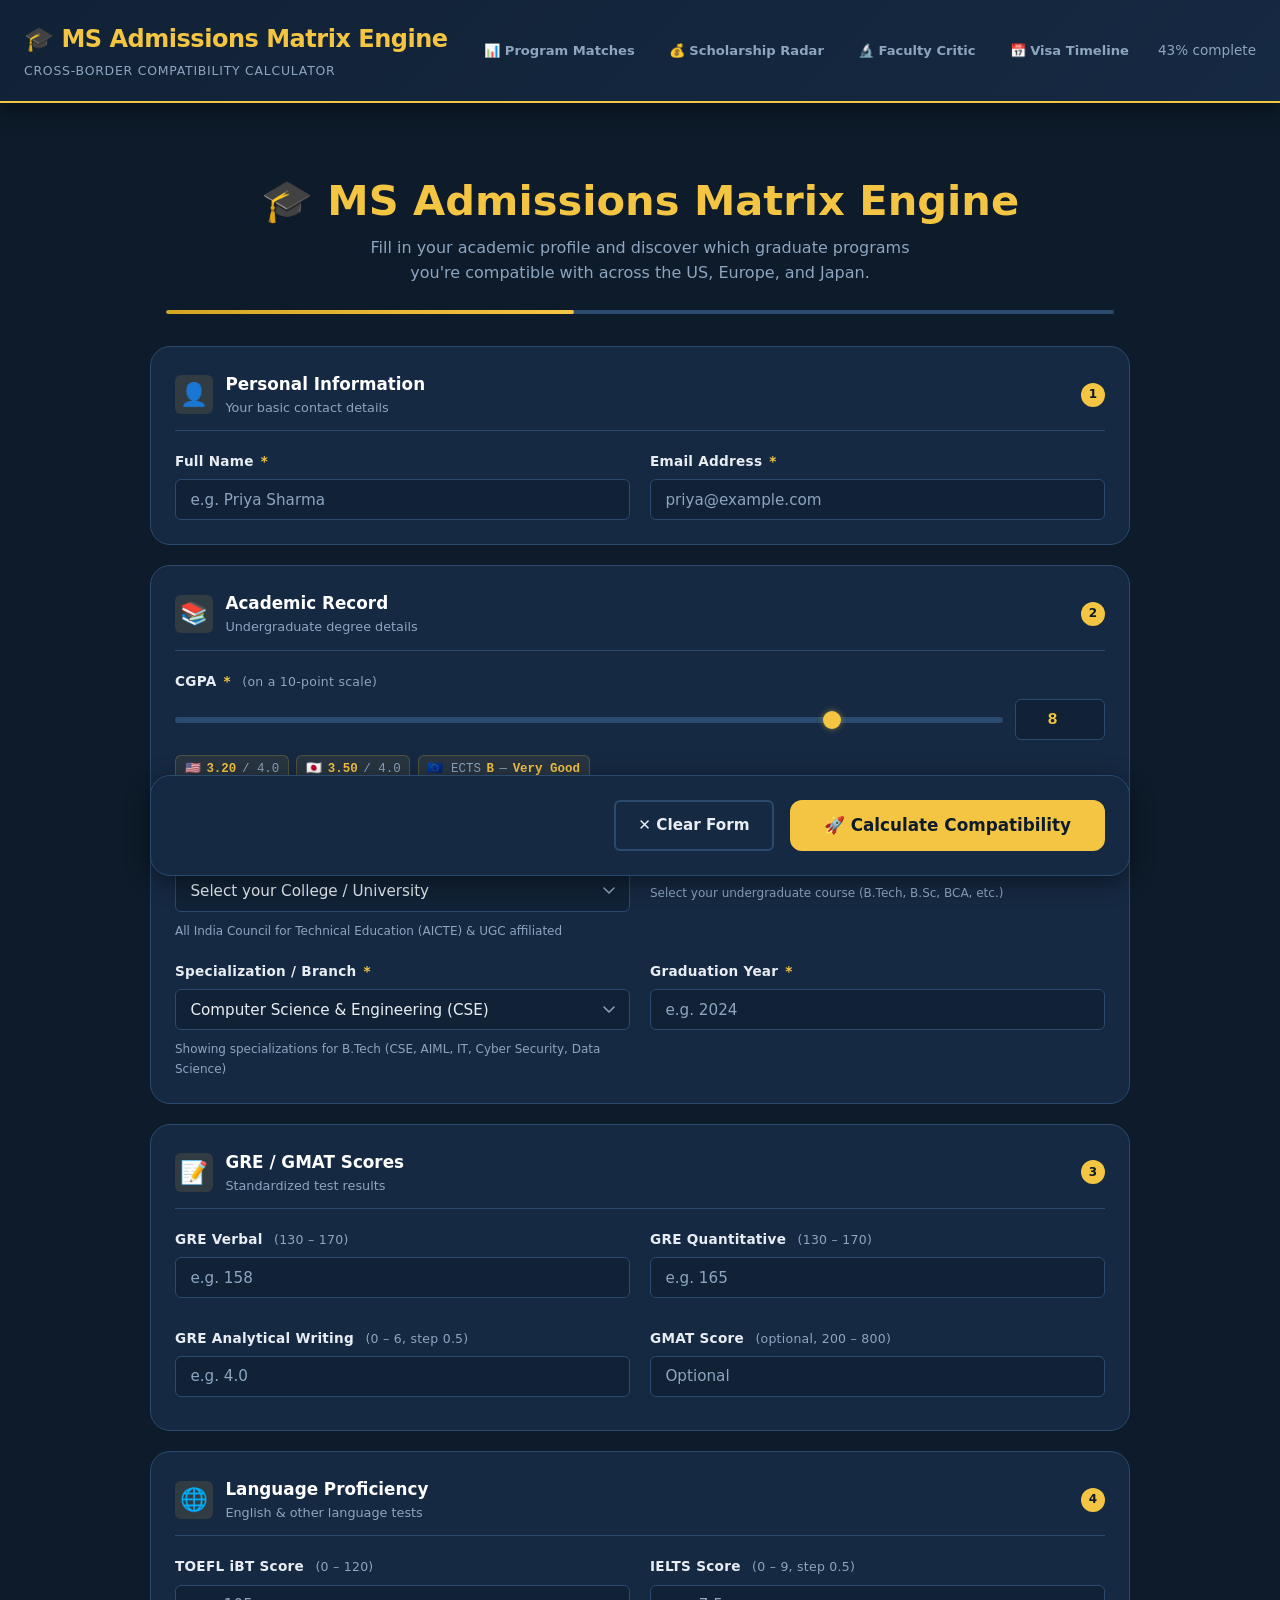
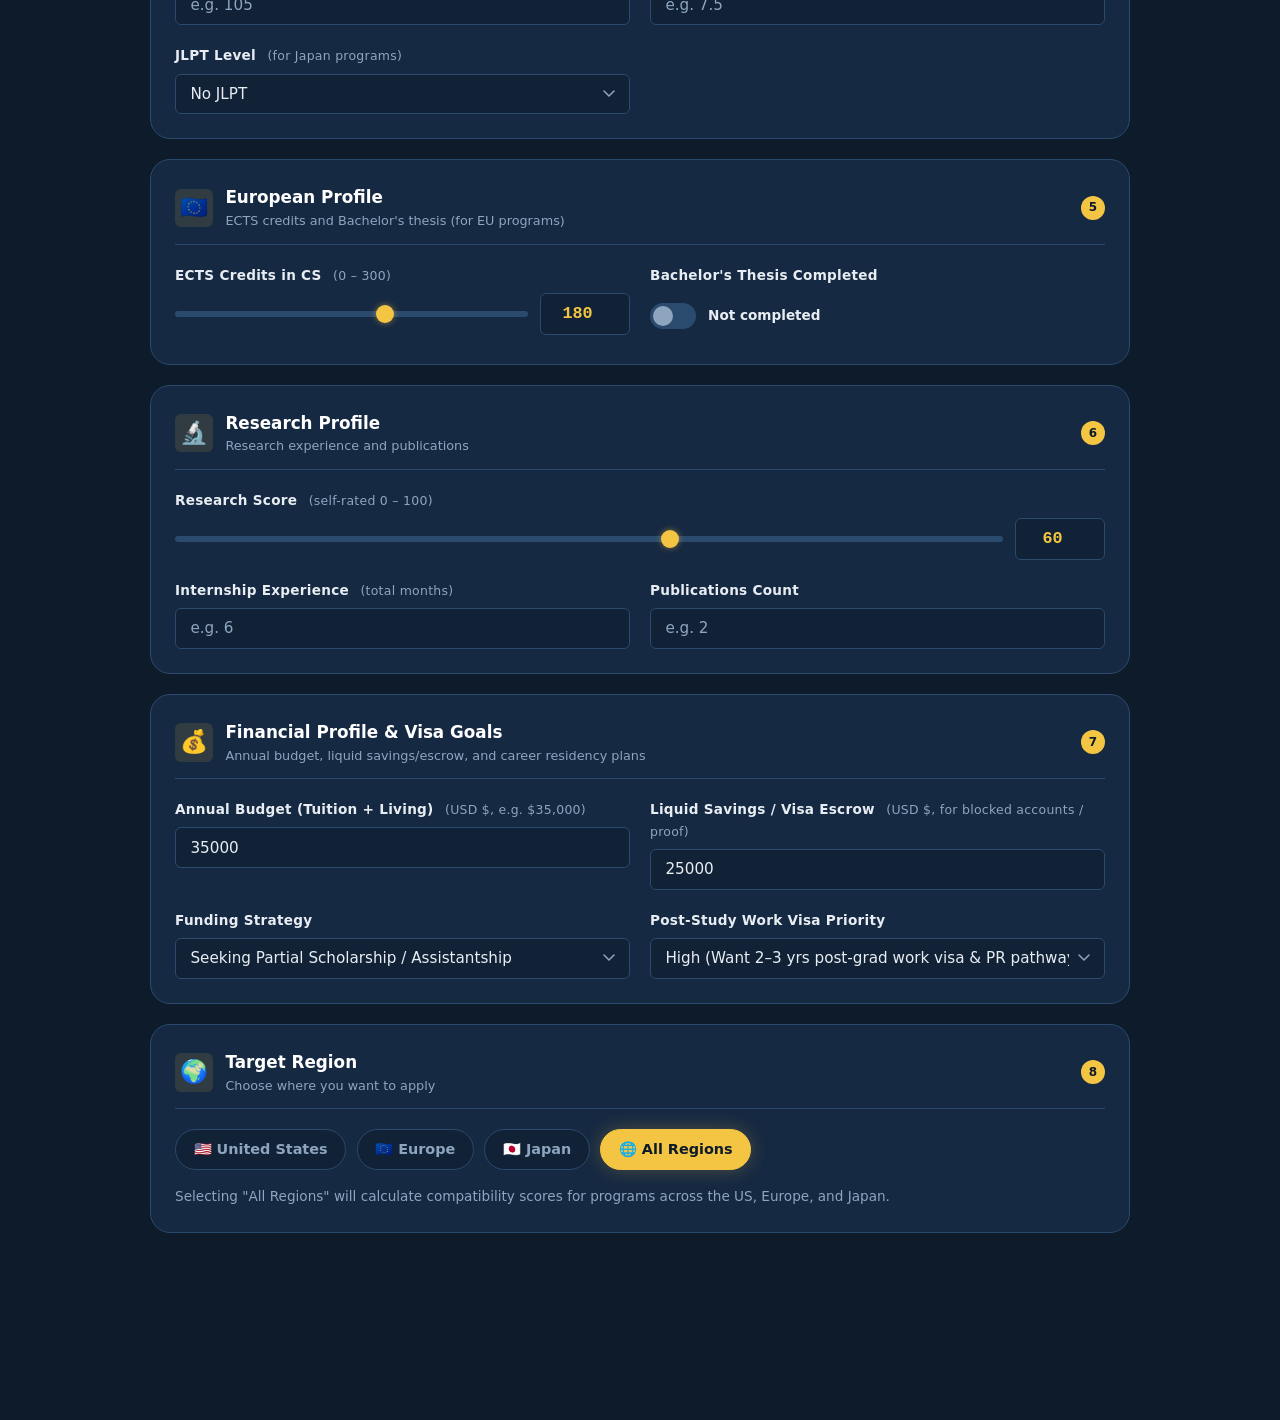
==== commit 86c6d65a: "refactor(frontend): split features into dedicated pages for Scholarship Radar, Faculty Critic, and V" ====
--- a/frontend/index.html
+++ b/frontend/index.html
@@ -148,13 +148,18 @@
 <header class="app-header">
   <div class="container">
     <div class="brand">
-      <div class="brand-title">🎓 MS Admissions Matrix Engine</div>
+      <a href="index.html" style="text-decoration:none;color:inherit">
+        <div class="brand-title">🎓 MS Admissions Matrix Engine</div>
+      </a>
       <div class="brand-subtitle">Cross-Border Compatibility Calculator</div>
     </div>
-    <div class="flex items-center gap-md">
-      <a href="dashboard.html" class="btn btn-ghost btn-sm">📊 Dashboard &amp; Timeline Tracker</a>
-      <span class="text-sm text-muted" id="formProgress">0% complete</span>
-    </div>
+    <nav class="nav-links">
+      <a href="dashboard.html" class="nav-link">📊 Program Matches</a>
+      <a href="scholarships.html" class="nav-link">💰 Scholarship Radar</a>
+      <a href="faculty-critic.html" class="nav-link">🔬 Faculty Critic</a>
+      <a href="timeline.html" class="nav-link">📅 Visa Timeline</a>
+      <span class="text-sm text-muted" id="formProgress" style="margin-left:0.5rem">0% complete</span>
+    </nav>
   </div>
 </header>
 
--- a/frontend/css/styles.css
+++ b/frontend/css/styles.css
@@ -167,6 +167,40 @@
   text-transform: uppercase;
 }
 
+/* ---------- Top Navigation Links ---------- */
+.nav-links {
+  display: flex;
+  align-items: center;
+  gap: 0.5rem;
+  flex-wrap: wrap;
+}
+
+.nav-link {
+  font-size: 0.82rem;
+  font-weight: 700;
+  color: var(--clr-text-muted);
+  text-decoration: none;
+  padding: 0.4rem 0.75rem;
+  border-radius: var(--radius-sm);
+  border: 1px solid transparent;
+  transition: all 0.2s;
+  display: inline-flex;
+  align-items: center;
+  gap: 0.35rem;
+}
+
+.nav-link:hover {
+  color: var(--clr-white);
+  border-color: var(--clr-border);
+  background: var(--clr-surface);
+}
+
+.nav-link.active {
+  color: var(--clr-gold);
+  background: rgba(217, 119, 6, 0.15);
+  border-color: var(--clr-gold);
+}
+
 /* ---------- Card ---------- */
 .card {
   background: var(--clr-surface);
@@ -2263,3 +2297,543 @@
 ::-webkit-scrollbar-track { background: var(--clr-bg); }
 ::-webkit-scrollbar-thumb { background: var(--clr-border); border-radius: 99px; }
 ::-webkit-scrollbar-thumb:hover { background: var(--clr-text-muted); }
+
+/* ==========================================================================
+   GLOBAL SCHOLARSHIP & ASSISTANTSHIP RADAR COMPONENT STYLES
+   ========================================================================== */
+
+.scholarship-radar-section {
+  background: var(--clr-surface);
+  border: 1.5px solid var(--clr-border);
+  border-radius: var(--radius-lg);
+  padding: 2rem;
+  margin-top: 2.5rem;
+  box-shadow: var(--shadow-md);
+  position: relative;
+  overflow: hidden;
+}
+
+.scholarship-radar-section::before {
+  content: '';
+  position: absolute;
+  top: 0;
+  left: 0;
+  right: 0;
+  height: 4px;
+  background: linear-gradient(90deg, #10b981, var(--clr-gold), #6366f1);
+}
+
+.radar-header {
+  display: flex;
+  align-items: flex-start;
+  justify-content: space-between;
+  gap: 1.5rem;
+  flex-wrap: wrap;
+  margin-bottom: 1.75rem;
+}
+
+.radar-title-group h2 {
+  font-size: 1.5rem;
+  font-weight: 800;
+  color: var(--clr-white);
+  display: flex;
+  align-items: center;
+  gap: 0.5rem;
+  letter-spacing: -0.3px;
+}
+
+.radar-title-group p {
+  font-size: 0.88rem;
+  color: var(--clr-text-muted);
+  max-width: 820px;
+  line-height: 1.55;
+  margin-top: 0.35rem;
+}
+
+/* Radar KPI Metric Strip */
+.radar-kpi-grid {
+  display: grid;
+  grid-template-columns: repeat(auto-fit, minmax(210px, 1fr));
+  gap: 1rem;
+  margin-bottom: 1.75rem;
+}
+
+.radar-kpi-card {
+  background: var(--clr-bg-alt);
+  border: 1px solid var(--clr-border);
+  border-radius: var(--radius-md);
+  padding: 1.1rem 1.25rem;
+  display: flex;
+  flex-direction: column;
+  transition: transform 0.2s, border-color 0.2s;
+}
+
+.radar-kpi-card:hover {
+  transform: translateY(-2px);
+  border-color: var(--clr-gold);
+}
+
+.radar-kpi-label {
+  font-size: 0.75rem;
+  text-transform: uppercase;
+  letter-spacing: 0.6px;
+  color: var(--clr-text-muted);
+  font-weight: 700;
+}
+
+.radar-kpi-value {
+  font-size: 1.65rem;
+  font-weight: 900;
+  color: var(--clr-white);
+  margin: 0.35rem 0 0.15rem;
+  font-family: var(--font-sans);
+}
+
+.radar-kpi-value.val-emerald { color: #10b981; }
+.radar-kpi-value.val-gold    { color: var(--clr-gold); }
+.radar-kpi-value.val-indigo  { color: #818cf8; }
+.radar-kpi-value.val-cyan    { color: #38bdf8; }
+
+.radar-kpi-sub {
+  font-size: 0.74rem;
+  color: var(--clr-text-muted);
+}
+
+/* Controls Bar */
+.radar-controls-bar {
+  display: flex;
+  align-items: center;
+  justify-content: space-between;
+  gap: 1rem;
+  flex-wrap: wrap;
+  padding: 1rem 1.25rem;
+  background: var(--clr-bg-alt);
+  border: 1px solid var(--clr-border);
+  border-radius: var(--radius-md);
+  margin-bottom: 1.5rem;
+}
+
+.radar-filter-pills {
+  display: flex;
+  align-items: center;
+  gap: 0.5rem;
+  flex-wrap: wrap;
+}
+
+.radar-filter-pill {
+  padding: 0.35rem 0.85rem;
+  border-radius: 99px;
+  font-size: 0.8rem;
+  font-weight: 600;
+  background: var(--clr-surface);
+  border: 1px solid var(--clr-border);
+  color: var(--clr-text-muted);
+  cursor: pointer;
+  transition: all 0.2s;
+}
+
+.radar-filter-pill:hover {
+  color: var(--clr-white);
+  border-color: var(--clr-gold);
+}
+
+.radar-filter-pill.active {
+  background: linear-gradient(135deg, rgba(217, 119, 6, 0.25), rgba(245, 158, 11, 0.15));
+  border-color: var(--clr-gold);
+  color: var(--clr-gold);
+}
+
+/* Strategic Roadmap Box */
+.radar-advisory-box {
+  background: linear-gradient(135deg, rgba(16, 185, 129, 0.08) 0%, rgba(99, 102, 241, 0.05) 100%);
+  border: 1px solid rgba(16, 185, 129, 0.35);
+  border-radius: var(--radius-md);
+  padding: 1.2rem 1.4rem;
+  margin-bottom: 1.75rem;
+}
+
+.radar-advisory-title {
+  font-size: 0.85rem;
+  font-weight: 800;
+  color: #34d399;
+  letter-spacing: 0.5px;
+  text-transform: uppercase;
+  display: flex;
+  align-items: center;
+  gap: 0.4rem;
+  margin-bottom: 0.6rem;
+}
+
+.radar-advisory-list {
+  list-style: none;
+  padding: 0;
+  margin: 0;
+  display: flex;
+  flex-direction: column;
+  gap: 0.45rem;
+}
+
+.radar-advisory-list li {
+  font-size: 0.84rem;
+  color: var(--clr-text);
+  line-height: 1.45;
+  display: flex;
+  align-items: flex-start;
+  gap: 0.5rem;
+}
+
+.radar-advisory-list li::before {
+  content: '▸';
+  color: var(--clr-gold);
+  font-weight: 800;
+}
+
+/* Assistantship (TA/RA) Calculator Card */
+.assistantship-feature-card {
+  background: linear-gradient(135deg, var(--clr-bg-alt) 0%, rgba(30, 41, 59, 0.8) 100%);
+  border: 1.5px solid rgba(56, 189, 248, 0.3);
+  border-radius: var(--radius-md);
+  padding: 1.4rem 1.6rem;
+  margin-bottom: 2rem;
+  position: relative;
+  box-shadow: 0 4px 20px rgba(0, 0, 0, 0.25);
+}
+
+.assistantship-feature-card::before {
+  content: 'US & UK FEE REMISSION MATRIX';
+  position: absolute;
+  top: 1rem;
+  right: 1.4rem;
+  font-size: 0.68rem;
+  font-weight: 800;
+  letter-spacing: 0.8px;
+  color: #38bdf8;
+  background: rgba(56, 189, 248, 0.12);
+  padding: 0.2rem 0.6rem;
+  border-radius: 99px;
+  border: 1px solid rgba(56, 189, 248, 0.25);
+}
+
+.assistantship-header h3 {
+  font-size: 1.15rem;
+  font-weight: 800;
+  color: var(--clr-white);
+  margin-bottom: 0.3rem;
+  display: flex;
+  align-items: center;
+  gap: 0.4rem;
+}
+
+.assistantship-header p {
+  font-size: 0.82rem;
+  color: var(--clr-text-muted);
+  max-width: 680px;
+  margin-bottom: 1.1rem;
+}
+
+.assistantship-breakdown-grid {
+  display: grid;
+  grid-template-columns: repeat(auto-fit, minmax(180px, 1fr));
+  gap: 1rem;
+  margin-bottom: 1.1rem;
+  background: var(--clr-surface);
+  border: 1px solid var(--clr-border);
+  border-radius: var(--radius-sm);
+  padding: 1rem 1.25rem;
+}
+
+.assistantship-metric-item .metric-title {
+  font-size: 0.72rem;
+  color: var(--clr-text-muted);
+  text-transform: uppercase;
+  font-weight: 700;
+}
+
+.assistantship-metric-item .metric-val {
+  font-size: 1.25rem;
+  font-weight: 800;
+  color: #38bdf8;
+  margin-top: 0.15rem;
+}
+
+.assistantship-checklist {
+  display: grid;
+  grid-template-columns: repeat(auto-fit, minmax(280px, 1fr));
+  gap: 0.75rem;
+}
+
+.assistantship-check-pill {
+  font-size: 0.8rem;
+  padding: 0.45rem 0.75rem;
+  border-radius: var(--radius-sm);
+  display: flex;
+  align-items: center;
+  gap: 0.45rem;
+  line-height: 1.35;
+}
+
+.assistantship-check-pill.met {
+  background: rgba(16, 185, 129, 0.1);
+  border: 1px solid rgba(16, 185, 129, 0.3);
+  color: #a7f3d0;
+}
+
+.assistantship-check-pill.pending {
+  background: rgba(245, 158, 11, 0.1);
+  border: 1px solid rgba(245, 158, 11, 0.3);
+  color: #fde68a;
+}
+
+/* Scholarship Cards Grid */
+.scholarships-grid {
+  display: grid;
+  grid-template-columns: repeat(auto-fill, minmax(360px, 1fr));
+  gap: 1.25rem;
+}
+
+.scholarship-card {
+  background: var(--clr-bg-alt);
+  border: 1.5px solid var(--clr-border);
+  border-radius: var(--radius-md);
+  padding: 1.4rem;
+  display: flex;
+  flex-direction: column;
+  justify-content: space-between;
+  transition: all 0.25s cubic-bezier(0.16, 1, 0.3, 1);
+  position: relative;
+}
+
+.scholarship-card:hover {
+  border-color: var(--clr-gold);
+  transform: translateY(-3px);
+  box-shadow: 0 8px 24px rgba(0, 0, 0, 0.4);
+}
+
+.scholarship-card.status-direct-match {
+  border-color: rgba(16, 185, 129, 0.5);
+  background: linear-gradient(145deg, var(--clr-bg-alt) 0%, rgba(16, 185, 129, 0.05) 100%);
+}
+
+.scholarship-card-top {
+  display: flex;
+  align-items: flex-start;
+  justify-content: space-between;
+  gap: 0.75rem;
+  margin-bottom: 0.75rem;
+}
+
+.scholarship-card-identity {
+  display: flex;
+  align-items: center;
+  gap: 0.5rem;
+}
+
+.scholarship-flag {
+  font-size: 1.45rem;
+  line-height: 1;
+}
+
+.scholarship-name {
+  font-size: 1.05rem;
+  font-weight: 800;
+  color: var(--clr-white);
+  line-height: 1.3;
+}
+
+.scholarship-org {
+  font-size: 0.75rem;
+  color: var(--clr-text-muted);
+  margin-top: 0.15rem;
+}
+
+/* Coverage Badges */
+.coverage-badge {
+  font-size: 0.68rem;
+  font-weight: 800;
+  letter-spacing: 0.5px;
+  padding: 0.2rem 0.55rem;
+  border-radius: 99px;
+  text-transform: uppercase;
+  white-space: nowrap;
+}
+
+.badge-full-ride {
+  background: rgba(16, 185, 129, 0.15);
+  border: 1px solid rgba(16, 185, 129, 0.4);
+  color: #34d399;
+}
+
+.badge-assistantship {
+  background: rgba(56, 189, 248, 0.15);
+  border: 1px solid rgba(56, 189, 248, 0.4);
+  color: #38bdf8;
+}
+
+.badge-stipend {
+  background: rgba(245, 158, 11, 0.15);
+  border: 1px solid rgba(245, 158, 11, 0.4);
+  color: #fbbf24;
+}
+
+/* Score progress bar */
+.scholarship-score-bar-wrap {
+  margin: 0.85rem 0 1rem;
+}
+
+.scholarship-score-header {
+  display: flex;
+  align-items: center;
+  justify-content: space-between;
+  font-size: 0.78rem;
+  margin-bottom: 0.35rem;
+}
+
+.scholarship-score-label {
+  font-weight: 700;
+  color: var(--clr-text-muted);
+}
+
+.scholarship-status-tag {
+  font-weight: 800;
+  font-size: 0.72rem;
+  padding: 0.15rem 0.5rem;
+  border-radius: 99px;
+}
+
+.scholarship-status-tag.tag-direct {
+  background: rgba(16, 185, 129, 0.2);
+  color: #34d399;
+}
+
+.scholarship-status-tag.tag-strong {
+  background: rgba(245, 158, 11, 0.2);
+  color: #fbbf24;
+}
+
+.scholarship-status-tag.tag-gap {
+  background: rgba(249, 115, 22, 0.2);
+  color: #fb923c;
+}
+
+.scholarship-progress-track {
+  width: 100%;
+  height: 6px;
+  background: var(--clr-surface);
+  border-radius: 99px;
+  overflow: hidden;
+}
+
+.scholarship-progress-fill {
+  height: 100%;
+  border-radius: 99px;
+  transition: width 0.6s cubic-bezier(0.16, 1, 0.3, 1);
+}
+
+.fill-emerald { background: linear-gradient(90deg, #10b981, #34d399); }
+.fill-amber   { background: linear-gradient(90deg, #d97706, #fbbf24); }
+.fill-orange  { background: linear-gradient(90deg, #ea580c, #f97316); }
+
+/* Award Value Tag */
+.scholarship-award-box {
+  background: var(--clr-surface);
+  border: 1px dashed var(--clr-border);
+  border-radius: var(--radius-sm);
+  padding: 0.7rem 0.85rem;
+  margin-bottom: 0.9rem;
+}
+
+.scholarship-award-title {
+  font-size: 0.7rem;
+  font-weight: 700;
+  text-transform: uppercase;
+  color: var(--clr-gold);
+  letter-spacing: 0.5px;
+  display: flex;
+  align-items: center;
+  gap: 0.3rem;
+  margin-bottom: 0.25rem;
+}
+
+.scholarship-award-summary {
+  font-size: 0.82rem;
+  color: var(--clr-white);
+  line-height: 1.35;
+  font-weight: 600;
+}
+
+/* Requirements list */
+.scholarship-reqs-list {
+  list-style: none;
+  padding: 0;
+  margin: 0 0 1rem;
+  display: flex;
+  flex-direction: column;
+  gap: 0.35rem;
+}
+
+.scholarship-req-item {
+  font-size: 0.78rem;
+  line-height: 1.35;
+  display: flex;
+  align-items: flex-start;
+  gap: 0.4rem;
+}
+
+.scholarship-req-item.satisfied {
+  color: #a7f3d0;
+}
+
+.scholarship-req-item.satisfied::before {
+  content: '✓';
+  color: #10b981;
+  font-weight: 900;
+}
+
+.scholarship-req-item.unmet {
+  color: #fde68a;
+}
+
+.scholarship-req-item.unmet::before {
+  content: '⚠️';
+  font-size: 0.7rem;
+}
+
+/* Card Footer */
+.scholarship-card-footer {
+  border-top: 1px solid var(--clr-border);
+  padding-top: 0.85rem;
+  margin-top: auto;
+  display: flex;
+  align-items: center;
+  justify-content: space-between;
+  gap: 0.75rem;
+}
+
+.scholarship-deadline-text {
+  font-size: 0.74rem;
+  color: var(--clr-text-muted);
+}
+
+.scholarship-deadline-text strong {
+  color: var(--clr-white);
+}
+
+.btn-portal-link {
+  font-size: 0.75rem;
+  padding: 0.35rem 0.75rem;
+  border-radius: var(--radius-sm);
+  background: var(--clr-surface);
+  border: 1px solid var(--clr-gold);
+  color: var(--clr-gold);
+  font-weight: 700;
+  text-decoration: none;
+  transition: all 0.2s;
+  display: inline-flex;
+  align-items: center;
+  gap: 0.25rem;
+}
+
+.btn-portal-link:hover {
+  background: var(--clr-gold);
+  color: var(--clr-bg);
+}
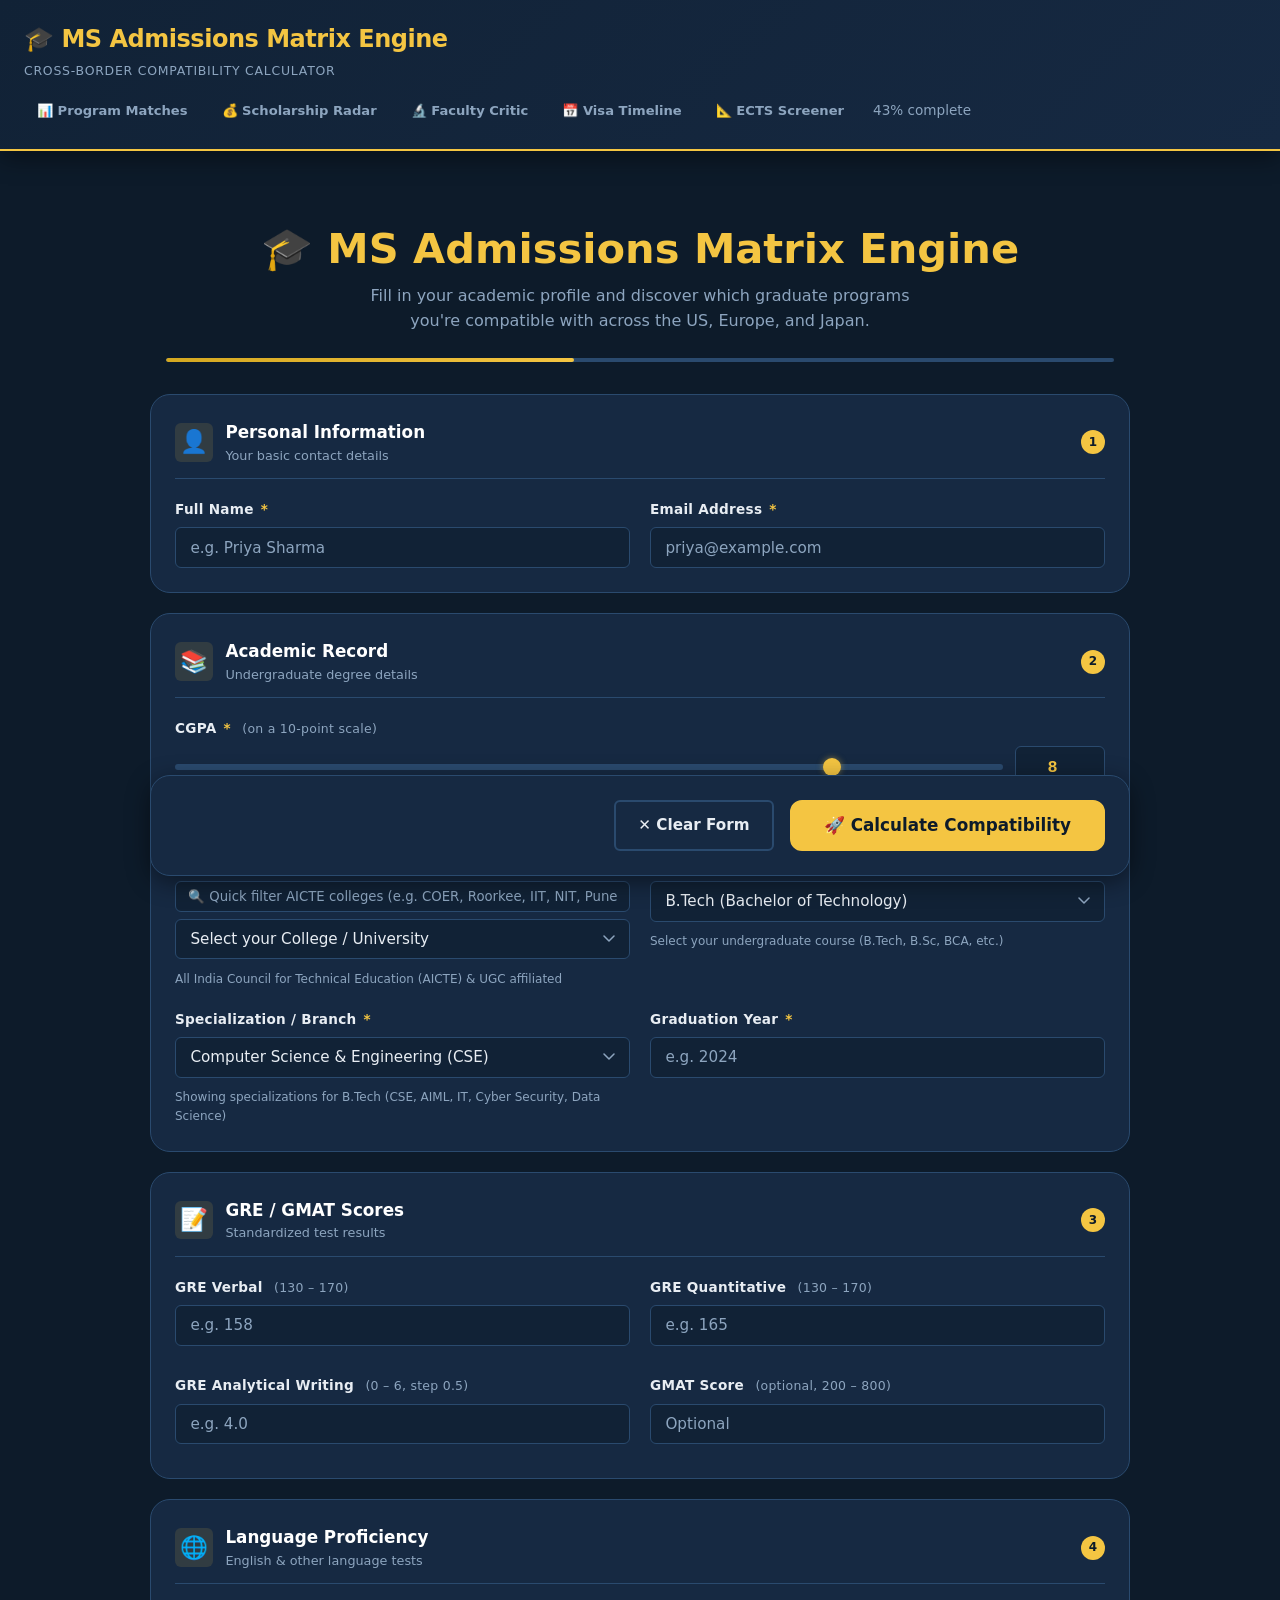
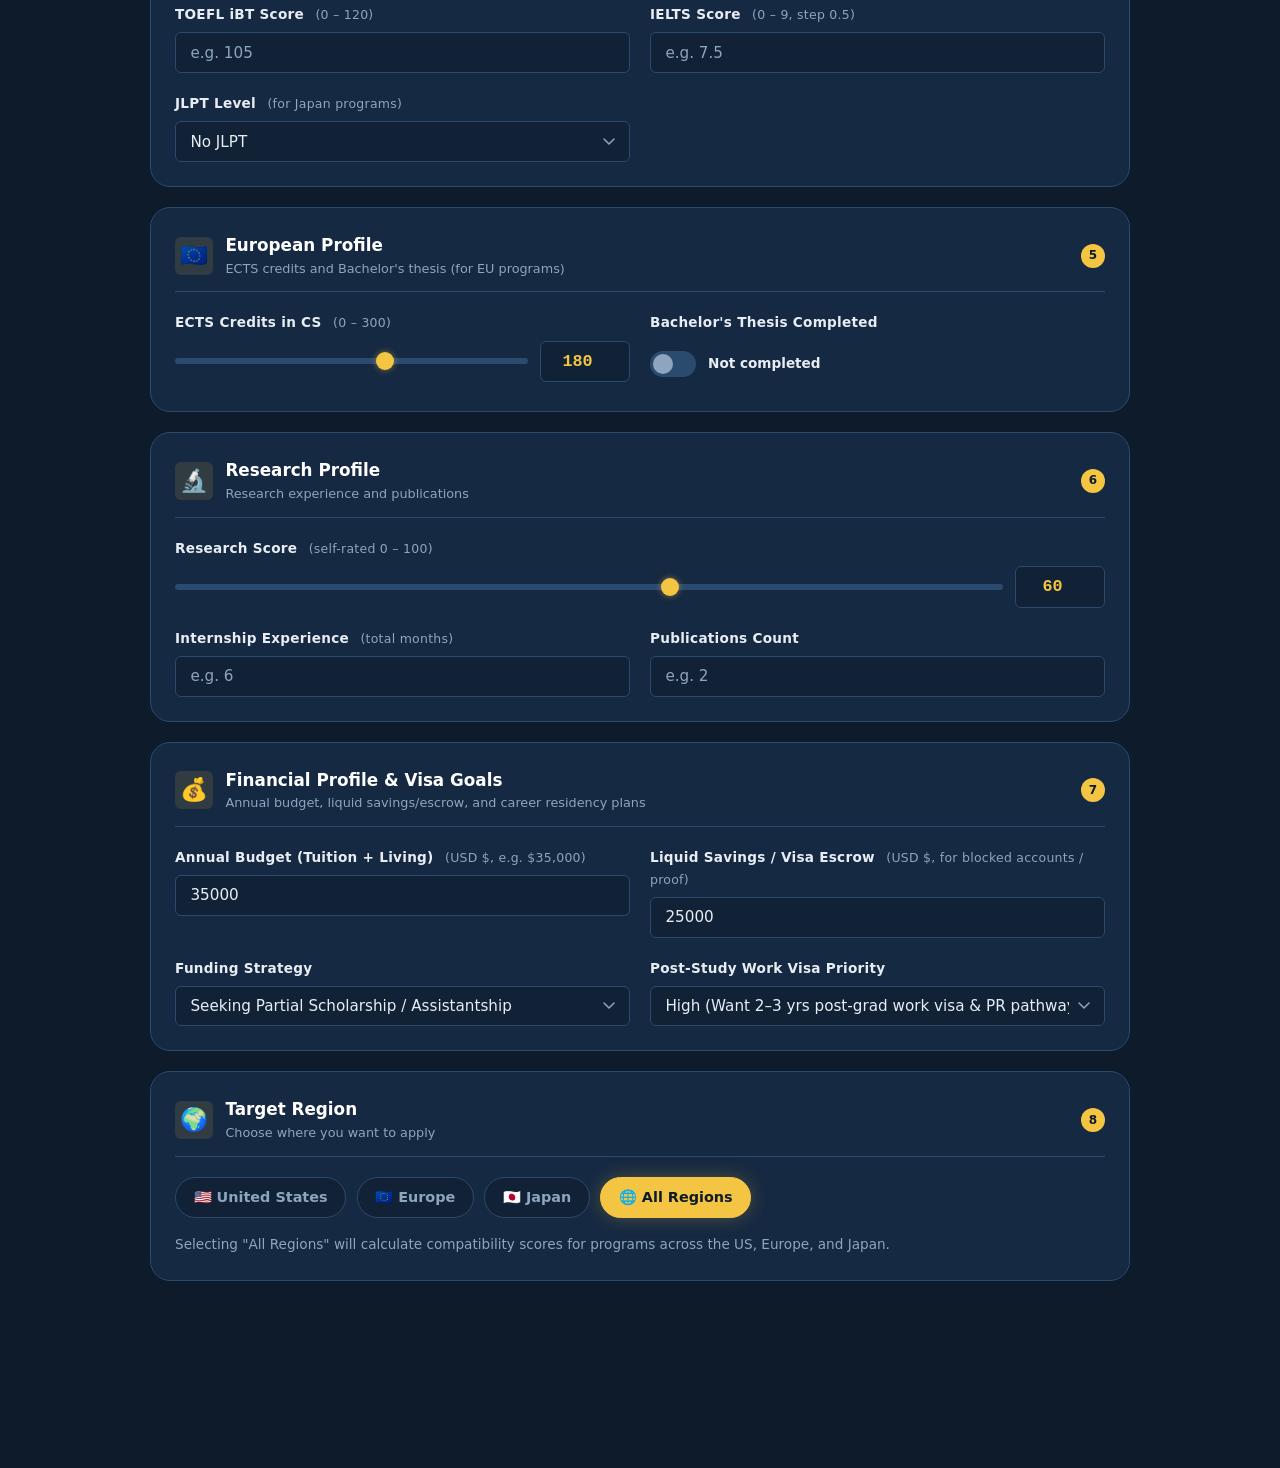
==== commit 2e333a27: "feat(ects): implement German ECTS Credit Equivalence and Prerequisite Pre-Screener" ====
--- a/frontend/index.html
+++ b/frontend/index.html
@@ -158,6 +158,7 @@
       <a href="scholarships.html" class="nav-link">💰 Scholarship Radar</a>
       <a href="faculty-critic.html" class="nav-link">🔬 Faculty Critic</a>
       <a href="timeline.html" class="nav-link">📅 Visa Timeline</a>
+      <a href="ects-screener.html" class="nav-link">📐 ECTS Screener</a>
       <span class="text-sm text-muted" id="formProgress" style="margin-left:0.5rem">0% complete</span>
     </nav>
   </div>
--- a/frontend/css/styles.css
+++ b/frontend/css/styles.css
@@ -2837,3 +2837,281 @@
   background: var(--clr-gold);
   color: var(--clr-bg);
 }
+
+/* ---------- Feature Launchpad & Quick Links ---------- */
+.launchpad-suite-card {
+  background: var(--clr-surface);
+  border: 1.5px solid var(--clr-border);
+  border-radius: var(--radius-lg);
+  padding: 1.5rem;
+  display: flex;
+  flex-direction: column;
+  justify-content: space-between;
+  text-decoration: none;
+  color: inherit;
+  transition: transform 0.22s ease, border-color 0.22s ease, box-shadow 0.22s ease;
+  cursor: pointer;
+  position: relative;
+  overflow: hidden;
+}
+
+.launchpad-suite-card:hover {
+  transform: translateY(-4px);
+  box-shadow: 0 12px 28px rgba(0, 0, 0, 0.45);
+  border-color: var(--clr-gold);
+}
+
+.launchpad-suite-card:hover .launchpad-card-title {
+  color: var(--clr-gold);
+}
+
+.launchpad-card-title {
+  font-size: 1.15rem;
+  font-weight: 800;
+  color: var(--clr-white);
+  margin-bottom: 0.45rem;
+  transition: color 0.2s ease;
+  display: flex;
+  align-items: center;
+  justify-content: space-between;
+}
+
+.program-quick-links {
+  display: flex;
+  align-items: center;
+  gap: 0.4rem;
+  flex-wrap: wrap;
+  margin-top: 0.65rem;
+  padding-top: 0.65rem;
+  border-top: 1px dashed var(--clr-border);
+}
+
+.quick-link-chip {
+  display: inline-flex;
+  align-items: center;
+  gap: 0.25rem;
+  font-size: 0.72rem;
+  font-weight: 600;
+  padding: 0.25rem 0.6rem;
+  border-radius: var(--radius-sm);
+  background: var(--clr-bg-alt);
+  color: var(--clr-text-muted);
+  border: 1px solid var(--clr-border);
+  text-decoration: none;
+  transition: all 0.18s ease;
+}
+
+.quick-link-chip:hover {
+  background: var(--clr-surface-2);
+  color: var(--clr-gold);
+  border-color: var(--clr-gold);
+  transform: translateY(-1px);
+}
+
+/* ---------- German ECTS Pre-Screener ---------- */
+.ects-page-header {
+  background: linear-gradient(135deg, var(--clr-surface) 0%, var(--clr-surface-2) 100%);
+  border: 1.5px solid var(--clr-border);
+  border-radius: var(--radius-lg);
+  padding: 1.75rem 2rem;
+  margin-bottom: 2rem;
+  box-shadow: var(--shadow-md);
+  position: relative;
+}
+
+.ects-page-header::before {
+  content: '';
+  position: absolute;
+  top: 0; left: 0; right: 0; height: 3px;
+  background: linear-gradient(90deg, #ef4444, #f59e0b, #10b981, #3b82f6);
+}
+
+.ects-categories-grid {
+  display: grid;
+  grid-template-columns: repeat(auto-fit, minmax(260px, 1fr));
+  gap: 1.25rem;
+  margin-bottom: 2rem;
+}
+
+.ects-cat-card {
+  background: var(--clr-bg-alt);
+  border: 1.5px solid var(--clr-border);
+  border-radius: var(--radius-md);
+  padding: 1.25rem;
+  display: flex;
+  flex-direction: column;
+  justify-content: space-between;
+  position: relative;
+  transition: transform var(--transition), border-color var(--transition);
+}
+
+.ects-cat-card:hover {
+  transform: translateY(-2px);
+  border-color: var(--clr-border-focus);
+}
+
+.ects-cat-card.status-satisfied {
+  border-left: 4px solid #10b981;
+}
+
+.ects-cat-card.status-conditional {
+  border-left: 4px solid #f59e0b;
+}
+
+.ects-cat-card.status-critical {
+  border-left: 4px solid #ef4444;
+}
+
+.ects-cat-header {
+  display: flex;
+  align-items: center;
+  justify-content: space-between;
+  margin-bottom: 0.5rem;
+}
+
+.ects-cat-title {
+  font-size: 0.95rem;
+  font-weight: 800;
+  color: var(--clr-white);
+  display: flex;
+  align-items: center;
+  gap: 0.4rem;
+}
+
+.ects-cat-ratio {
+  font-family: var(--font-mono);
+  font-size: 1.35rem;
+  font-weight: 800;
+  color: var(--clr-gold);
+  margin: 0.4rem 0 0.6rem;
+}
+
+.ects-cat-ratio span {
+  font-size: 0.85rem;
+  color: var(--clr-text-muted);
+  font-weight: 500;
+}
+
+.ects-progress-bar-bg {
+  width: 100%;
+  height: 8px;
+  background: var(--clr-surface);
+  border-radius: 99px;
+  overflow: hidden;
+  margin-bottom: 0.6rem;
+  border: 1px solid rgba(255,255,255,0.06);
+}
+
+.ects-progress-bar-fill {
+  height: 100%;
+  border-radius: 99px;
+  transition: width 0.6s cubic-bezier(0.16, 1, 0.3, 1);
+}
+
+.fill-satisfied { background: #10b981; }
+.fill-conditional { background: #f59e0b; }
+.fill-critical { background: #ef4444; }
+
+.ects-verdict-card {
+  border-radius: var(--radius-lg);
+  padding: 1.5rem 1.75rem;
+  margin-bottom: 2rem;
+  border: 1.5px solid var(--clr-border);
+  box-shadow: var(--shadow-md);
+  position: relative;
+}
+
+.ects-verdict-card.verdict-eligible {
+  background: linear-gradient(135deg, rgba(16, 185, 129, 0.12) 0%, rgba(16, 185, 129, 0.04) 100%);
+  border-color: rgba(16, 185, 129, 0.4);
+}
+
+.ects-verdict-card.verdict-conditional {
+  background: linear-gradient(135deg, rgba(245, 158, 11, 0.14) 0%, rgba(245, 158, 11, 0.04) 100%);
+  border-color: rgba(245, 158, 11, 0.45);
+}
+
+.ects-verdict-card.verdict-rejection {
+  background: linear-gradient(135deg, rgba(239, 68, 68, 0.14) 0%, rgba(239, 68, 68, 0.04) 100%);
+  border-color: rgba(239, 68, 68, 0.45);
+}
+
+.ects-table-container {
+  overflow-x: auto;
+  background: var(--clr-bg-alt);
+  border: 1.5px solid var(--clr-border);
+  border-radius: var(--radius-md);
+  margin-bottom: 1.75rem;
+}
+
+.ects-table {
+  width: 100%;
+  border-collapse: collapse;
+  font-size: 0.85rem;
+  text-align: left;
+}
+
+.ects-table th {
+  background: var(--clr-surface);
+  color: var(--clr-gold);
+  font-weight: 700;
+  padding: 0.75rem 1rem;
+  border-bottom: 1.5px solid var(--clr-border);
+  font-size: 0.76rem;
+  letter-spacing: 0.5px;
+  text-transform: uppercase;
+}
+
+.ects-table td {
+  padding: 0.75rem 1rem;
+  border-bottom: 1px solid var(--clr-border);
+  color: var(--clr-text);
+  vertical-align: middle;
+}
+
+.ects-table tr:last-child td {
+  border-bottom: none;
+}
+
+.ects-table tr:hover td {
+  background: rgba(255, 255, 255, 0.02);
+}
+
+.bridge-grid {
+  display: grid;
+  grid-template-columns: repeat(auto-fit, minmax(320px, 1fr));
+  gap: 1.25rem;
+  margin-bottom: 2rem;
+}
+
+.bridge-card {
+  background: var(--clr-bg-alt);
+  border: 1.5px solid var(--clr-border);
+  border-radius: var(--radius-md);
+  padding: 1.25rem;
+  display: flex;
+  flex-direction: column;
+  justify-content: space-between;
+  transition: transform var(--transition), border-color var(--transition);
+}
+
+.bridge-card:hover {
+  transform: translateY(-2px);
+  border-color: var(--clr-gold);
+}
+
+.formblatt-box {
+  background: #0d1117;
+  border: 1px solid var(--clr-border);
+  border-radius: var(--radius-md);
+  padding: 1.25rem;
+  font-family: var(--font-mono);
+  font-size: 0.8rem;
+  color: #c9d1d9;
+  line-height: 1.6;
+  white-space: pre-wrap;
+  max-height: 380px;
+  overflow-y: auto;
+}
+
+
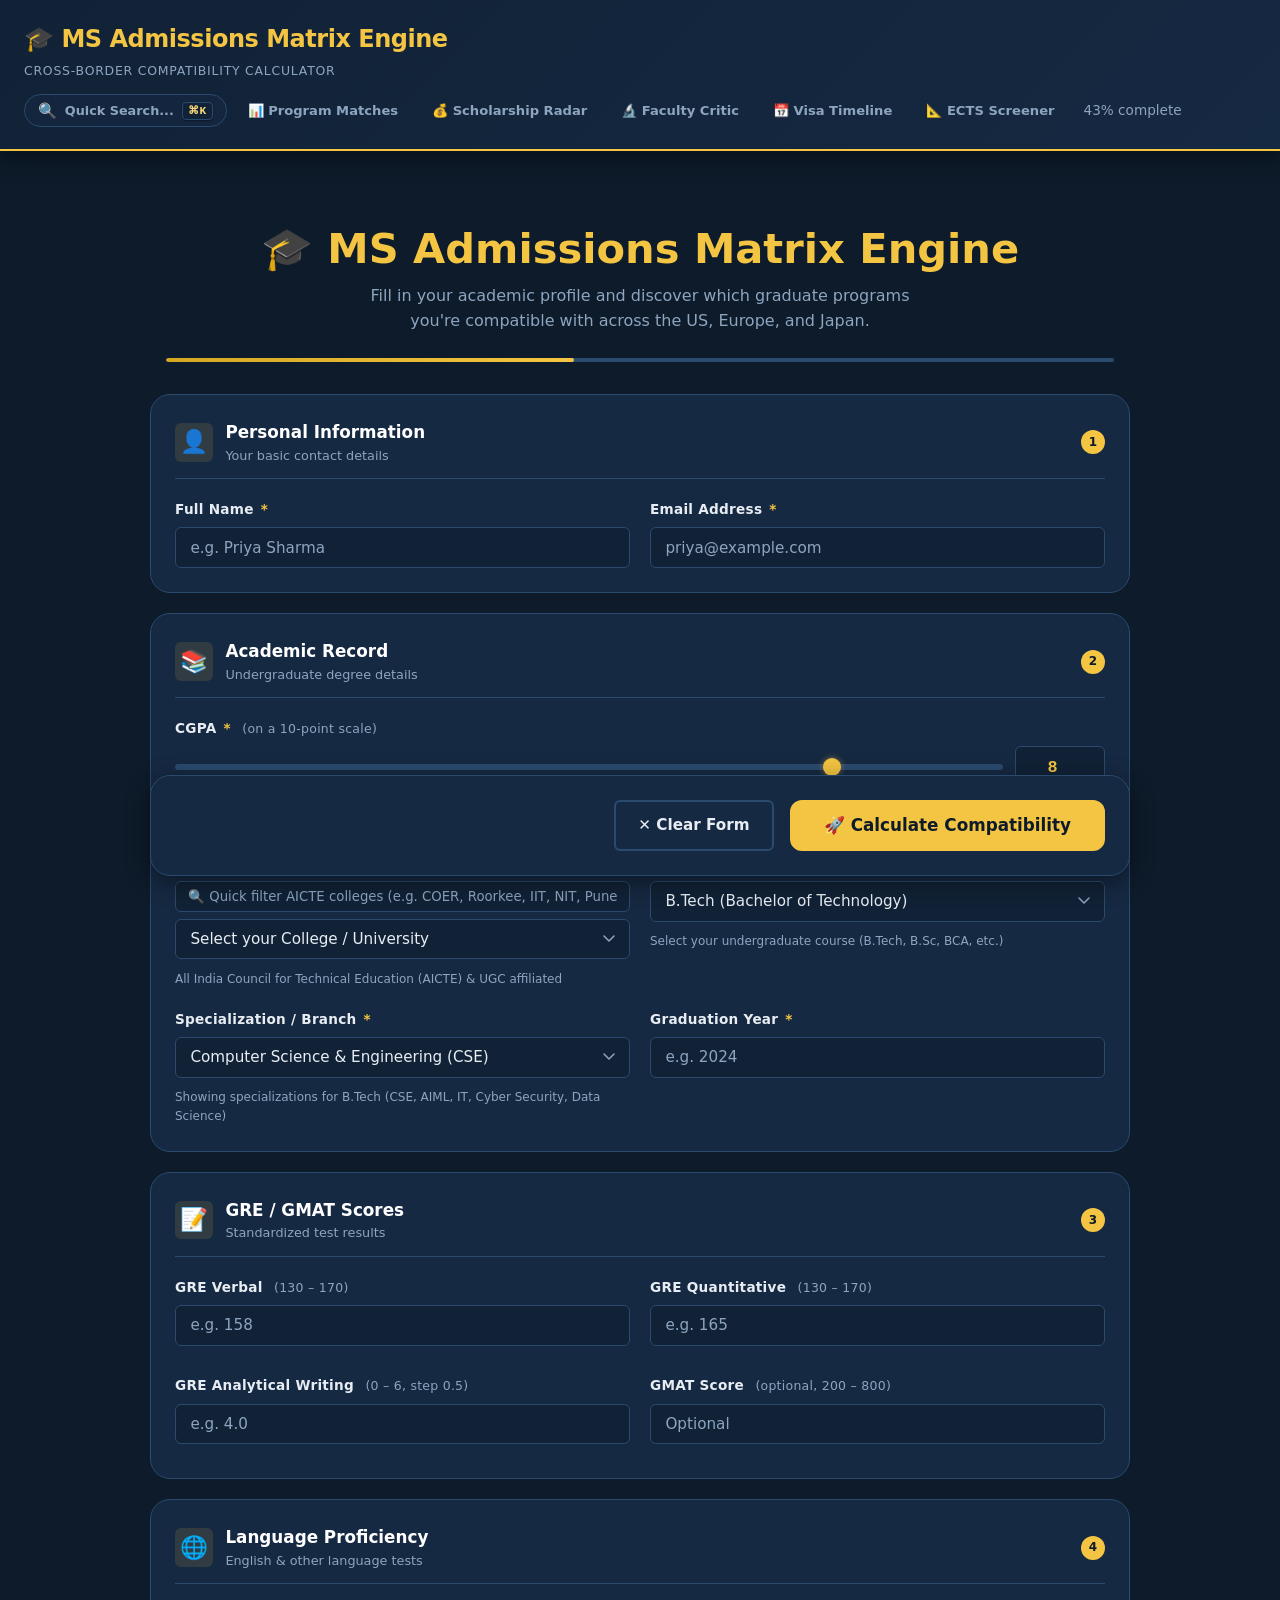
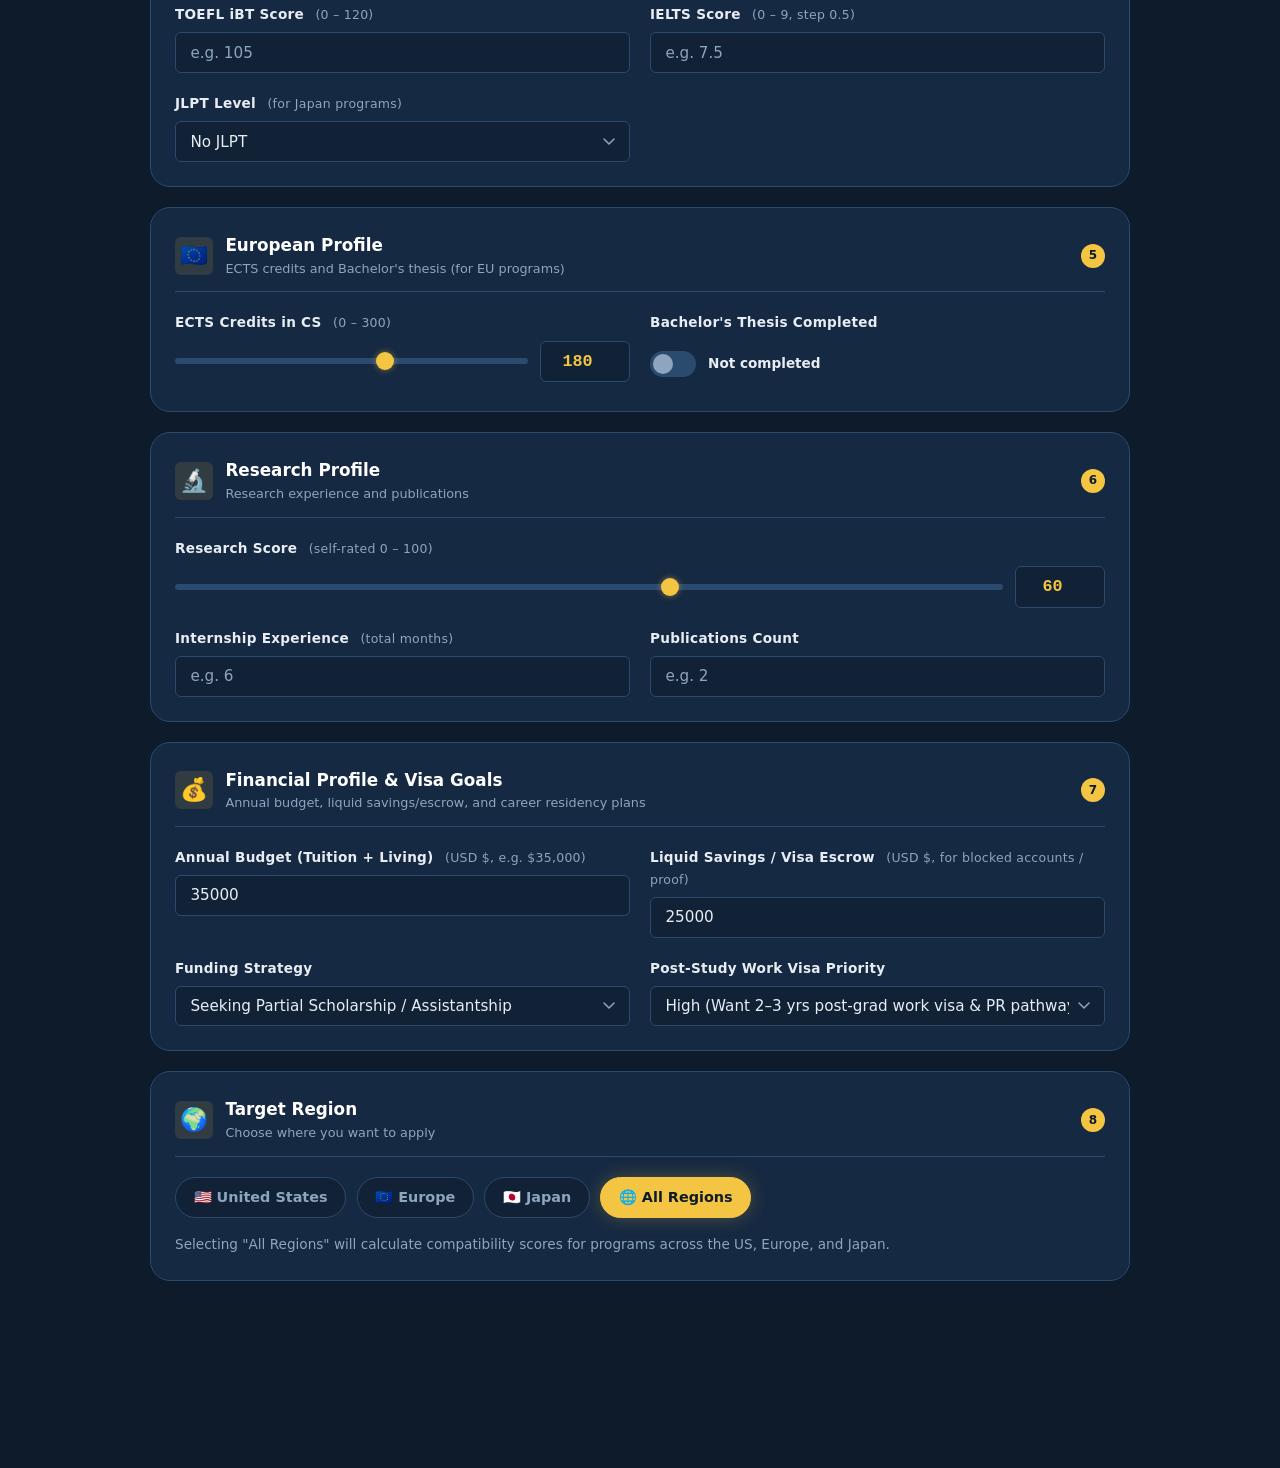
==== commit 6a1c19be: "feat: implement Global Spotlight and Command Palette (Cmd + K / Ctrl + K) with search trigger button" ====
--- a/frontend/index.html
+++ b/frontend/index.html
@@ -154,6 +154,11 @@
       <div class="brand-subtitle">Cross-Border Compatibility Calculator</div>
     </div>
     <nav class="nav-links">
+      <button type="button" class="spotlight-header-btn" id="spotlightTriggerBtn" aria-label="Open Global Search" title="Quick Search (⌘K / Ctrl+K)">
+        <span class="spotlight-btn-icon">🔍</span>
+        <span class="spotlight-btn-label">Quick Search...</span>
+        <kbd class="spotlight-btn-kbd">⌘K</kbd>
+      </button>
       <a href="dashboard.html" class="nav-link">📊 Program Matches</a>
       <a href="scholarships.html" class="nav-link">💰 Scholarship Radar</a>
       <a href="faculty-critic.html" class="nav-link">🔬 Faculty Critic</a>
@@ -1296,5 +1301,6 @@
   updateProgress();
 </script>
 
+<script src="js/spotlight.js"></script>
 </body>
 </html>
--- a/frontend/css/styles.css
+++ b/frontend/css/styles.css
@@ -3114,4 +3114,457 @@
   overflow-y: auto;
 }
 
-
+/* =============================================
+   Global Spotlight / Command Palette (Cmd + K)
+   ============================================= */
+
+/* Header Trigger Button */
+.spotlight-header-btn {
+  display: inline-flex;
+  align-items: center;
+  gap: 0.5rem;
+  background: rgba(22, 41, 66, 0.7);
+  border: 1px solid var(--clr-border);
+  padding: 0.38rem 0.8rem;
+  border-radius: 99px;
+  cursor: pointer;
+  color: var(--clr-text-muted);
+  font-size: 0.8rem;
+  font-family: var(--font-sans);
+  font-weight: 600;
+  transition: all 0.2s ease;
+  outline: none;
+}
+
+.spotlight-header-btn:hover {
+  background: var(--clr-surface-2);
+  border-color: var(--clr-gold);
+  color: var(--clr-white);
+  box-shadow: 0 0 12px rgba(244, 197, 66, 0.2);
+}
+
+.spotlight-btn-icon {
+  font-size: 0.95rem;
+  color: var(--clr-gold);
+}
+
+.spotlight-btn-label {
+  white-space: nowrap;
+}
+
+.spotlight-btn-kbd {
+  background: var(--clr-bg-alt);
+  border: 1px solid var(--clr-border);
+  color: var(--clr-gold-light);
+  font-family: var(--font-mono);
+  font-size: 0.7rem;
+  padding: 0.1rem 0.35rem;
+  border-radius: 4px;
+  box-shadow: 0 1px 2px rgba(0,0,0,0.4);
+}
+
+/* Overlay */
+.spotlight-overlay {
+  position: fixed;
+  inset: 0;
+  z-index: 1000;
+  background: rgba(10, 17, 34, 0.82);
+  backdrop-filter: blur(12px);
+  -webkit-backdrop-filter: blur(12px);
+  display: flex;
+  align-items: flex-start;
+  justify-content: center;
+  padding-top: clamp(2rem, 8vh, 6rem);
+  padding-left: 1rem;
+  padding-right: 1rem;
+  opacity: 0;
+  pointer-events: none;
+  transition: opacity 0.22s ease;
+}
+
+.spotlight-overlay.visible {
+  opacity: 1;
+  pointer-events: all;
+}
+
+/* Dialog Box */
+.spotlight-dialog {
+  width: 100%;
+  max-width: 680px;
+  background: rgba(17, 34, 54, 0.96);
+  border: 1px solid var(--clr-border);
+  border-top: 2.5px solid var(--clr-gold);
+  border-radius: var(--radius-lg);
+  box-shadow: 0 24px 64px rgba(0, 0, 0, 0.75), 0 0 24px rgba(244, 197, 66, 0.2);
+  overflow: hidden;
+  transform: scale(0.96) translateY(-12px);
+  transition: transform 0.22s cubic-bezier(0.16, 1, 0.3, 1);
+  display: flex;
+  flex-direction: column;
+  max-height: 82vh;
+}
+
+.spotlight-overlay.visible .spotlight-dialog {
+  transform: scale(1) translateY(0);
+}
+
+/* Header & Search Bar */
+.spotlight-header {
+  display: flex;
+  align-items: center;
+  gap: 0.75rem;
+  padding: 0.95rem 1.25rem;
+  background: var(--clr-bg-alt);
+  border-bottom: 1px solid var(--clr-border);
+}
+
+.spotlight-search-icon {
+  font-size: 1.2rem;
+  color: var(--clr-gold);
+  flex-shrink: 0;
+}
+
+.spotlight-input {
+  flex: 1;
+  background: transparent;
+  border: none;
+  outline: none;
+  color: var(--clr-white);
+  font-size: 1.02rem;
+  font-family: var(--font-sans);
+}
+
+.spotlight-input::placeholder {
+  color: var(--clr-text-muted);
+  opacity: 0.85;
+}
+
+.spotlight-clear-btn {
+  background: transparent;
+  border: none;
+  color: var(--clr-text-muted);
+  font-size: 0.95rem;
+  cursor: pointer;
+  padding: 0.2rem 0.4rem;
+  border-radius: 4px;
+  transition: color 0.15s;
+}
+
+.spotlight-clear-btn:hover {
+  color: var(--clr-white);
+}
+
+.spotlight-close-kbd {
+  background: var(--clr-surface-2);
+  border: 1px solid var(--clr-border);
+  color: var(--clr-text-muted);
+  font-family: var(--font-mono);
+  font-size: 0.7rem;
+  font-weight: 700;
+  padding: 0.2rem 0.5rem;
+  border-radius: 4px;
+  cursor: pointer;
+}
+
+.spotlight-close-kbd:hover {
+  color: var(--clr-gold);
+  border-color: var(--clr-gold);
+}
+
+/* Quick Filter Tabs */
+.spotlight-tabs {
+  display: flex;
+  gap: 0.4rem;
+  padding: 0.55rem 1.25rem;
+  background: rgba(13, 27, 42, 0.75);
+  border-bottom: 1px solid var(--clr-border);
+  overflow-x: auto;
+}
+
+.spotlight-tab {
+  background: transparent;
+  border: 1px solid transparent;
+  color: var(--clr-text-muted);
+  font-size: 0.76rem;
+  font-weight: 700;
+  padding: 0.28rem 0.65rem;
+  border-radius: 99px;
+  cursor: pointer;
+  white-space: nowrap;
+  transition: all 0.15s;
+}
+
+.spotlight-tab:hover {
+  color: var(--clr-white);
+  background: var(--clr-surface);
+}
+
+.spotlight-tab.active {
+  background: rgba(244, 197, 66, 0.15);
+  color: var(--clr-gold);
+  border-color: var(--clr-gold);
+}
+
+/* Results Body */
+.spotlight-body {
+  overflow-y: auto;
+  max-height: 54vh;
+  padding: 0.4rem 0;
+}
+
+.spotlight-group-header {
+  padding: 0.65rem 1.25rem 0.35rem;
+  font-size: 0.68rem;
+  font-weight: 800;
+  color: var(--clr-text-muted);
+  text-transform: uppercase;
+  letter-spacing: 0.08em;
+}
+
+.spotlight-item {
+  display: flex;
+  align-items: center;
+  gap: 0.85rem;
+  padding: 0.7rem 1.25rem;
+  cursor: pointer;
+  border-left: 3px solid transparent;
+  transition: all 0.12s ease;
+  user-select: none;
+}
+
+.spotlight-item:hover,
+.spotlight-item.selected {
+  background: rgba(244, 197, 66, 0.08);
+  border-left-color: var(--clr-gold);
+}
+
+.spotlight-item-icon {
+  font-size: 1.3rem;
+  width: 32px;
+  display: flex;
+  align-items: center;
+  justify-content: center;
+  flex-shrink: 0;
+}
+
+.spotlight-item-content {
+  flex: 1;
+  min-width: 0;
+}
+
+.spotlight-item-title-row {
+  display: flex;
+  align-items: center;
+  gap: 0.5rem;
+  flex-wrap: wrap;
+}
+
+.spotlight-item-title {
+  font-size: 0.92rem;
+  font-weight: 700;
+  color: var(--clr-white);
+}
+
+.spotlight-item-desc {
+  font-size: 0.77rem;
+  color: var(--clr-text-muted);
+  white-space: nowrap;
+  overflow: hidden;
+  text-overflow: ellipsis;
+  margin-top: 0.15rem;
+}
+
+.spotlight-mark {
+  background: rgba(244, 197, 66, 0.35);
+  color: var(--clr-gold-light);
+  font-weight: 800;
+  border-radius: 2px;
+  padding: 0 2px;
+}
+
+.spotlight-type-badge {
+  font-size: 0.64rem;
+  padding: 0.12rem 0.45rem;
+  border-radius: 4px;
+  text-transform: uppercase;
+  font-weight: 800;
+  letter-spacing: 0.04em;
+}
+
+.badge-tool {
+  background: rgba(99, 102, 241, 0.2);
+  color: #a5b4fc;
+  border: 1px solid rgba(99, 102, 241, 0.4);
+}
+
+.badge-uni {
+  background: rgba(244, 197, 66, 0.15);
+  color: var(--clr-gold);
+  border: 1px solid rgba(244, 197, 66, 0.3);
+}
+
+.badge-sch {
+  background: rgba(76, 175, 125, 0.18);
+  color: #6ee7b7;
+  border: 1px solid rgba(76, 175, 125, 0.35);
+}
+
+.badge-act {
+  background: rgba(244, 124, 66, 0.18);
+  color: #fdba74;
+  border: 1px solid rgba(244, 124, 66, 0.35);
+}
+
+.spotlight-quick-pills {
+  display: flex;
+  gap: 0.35rem;
+  margin-top: 0.4rem;
+  flex-wrap: wrap;
+}
+
+.spotlight-quick-pill {
+  font-size: 0.71rem;
+  padding: 0.16rem 0.5rem;
+  background: var(--clr-surface-2);
+  border: 1px solid var(--clr-border);
+  border-radius: 4px;
+  color: var(--clr-text);
+  text-decoration: none;
+  transition: all 0.15s;
+}
+
+.spotlight-quick-pill:hover {
+  border-color: var(--clr-gold);
+  color: var(--clr-gold);
+  background: var(--clr-surface);
+}
+
+.spotlight-item-right {
+  display: flex;
+  align-items: center;
+  gap: 0.45rem;
+  flex-shrink: 0;
+}
+
+.spotlight-item-key {
+  font-size: 0.7rem;
+  font-family: var(--font-mono);
+  background: var(--clr-surface-2);
+  border: 1px solid var(--clr-border);
+  padding: 0.12rem 0.42rem;
+  border-radius: 4px;
+  color: var(--clr-gold);
+}
+
+.spotlight-jump-arrow {
+  color: var(--clr-text-muted);
+  font-size: 0.85rem;
+  font-weight: bold;
+  opacity: 0.35;
+  transition: all 0.12s;
+}
+
+.spotlight-item.selected .spotlight-jump-arrow {
+  opacity: 1;
+  color: var(--clr-gold);
+  transform: translateX(2px);
+}
+
+/* Empty State */
+.spotlight-empty {
+  padding: 2.5rem 1.5rem;
+  text-align: center;
+}
+
+.spotlight-empty-icon {
+  font-size: 2.2rem;
+  margin-bottom: 0.5rem;
+}
+
+.spotlight-empty-title {
+  font-size: 1rem;
+  color: var(--clr-white);
+  margin-bottom: 0.35rem;
+}
+
+.spotlight-empty-desc {
+  font-size: 0.82rem;
+  color: var(--clr-text-muted);
+  max-width: 440px;
+  margin: 0 auto 1.2rem;
+  line-height: 1.5;
+}
+
+.spotlight-empty-suggestions {
+  display: flex;
+  gap: 0.4rem;
+  justify-content: center;
+  flex-wrap: wrap;
+}
+
+.spotlight-suggest-chip {
+  background: var(--clr-surface);
+  border: 1px solid var(--clr-border);
+  color: var(--clr-text);
+  font-size: 0.76rem;
+  padding: 0.3rem 0.65rem;
+  border-radius: 99px;
+  cursor: pointer;
+  transition: all 0.15s;
+}
+
+.spotlight-suggest-chip:hover {
+  border-color: var(--clr-gold);
+  color: var(--clr-gold);
+}
+
+/* Footer */
+.spotlight-footer {
+  display: flex;
+  align-items: center;
+  justify-content: space-between;
+  padding: 0.65rem 1.25rem;
+  background: var(--clr-bg-alt);
+  border-top: 1px solid var(--clr-border);
+  font-size: 0.74rem;
+  color: var(--clr-text-muted);
+}
+
+.spotlight-keys {
+  display: flex;
+  gap: 0.8rem;
+  flex-wrap: wrap;
+}
+
+.spotlight-key-item {
+  display: inline-flex;
+  align-items: center;
+  gap: 0.25rem;
+}
+
+.kbd-sub {
+  background: var(--clr-surface-2);
+  border: 1px solid var(--clr-border);
+  padding: 0.1rem 0.35rem;
+  border-radius: 3px;
+  font-family: var(--font-mono);
+  font-size: 0.68rem;
+  color: var(--clr-white);
+}
+
+@media (max-width: 640px) {
+  .spotlight-btn-label {
+    display: none;
+  }
+  .spotlight-btn-kbd {
+    display: none;
+  }
+  .spotlight-footer {
+    flex-direction: column;
+    gap: 0.4rem;
+    align-items: flex-start;
+  }
+}
+
+
+
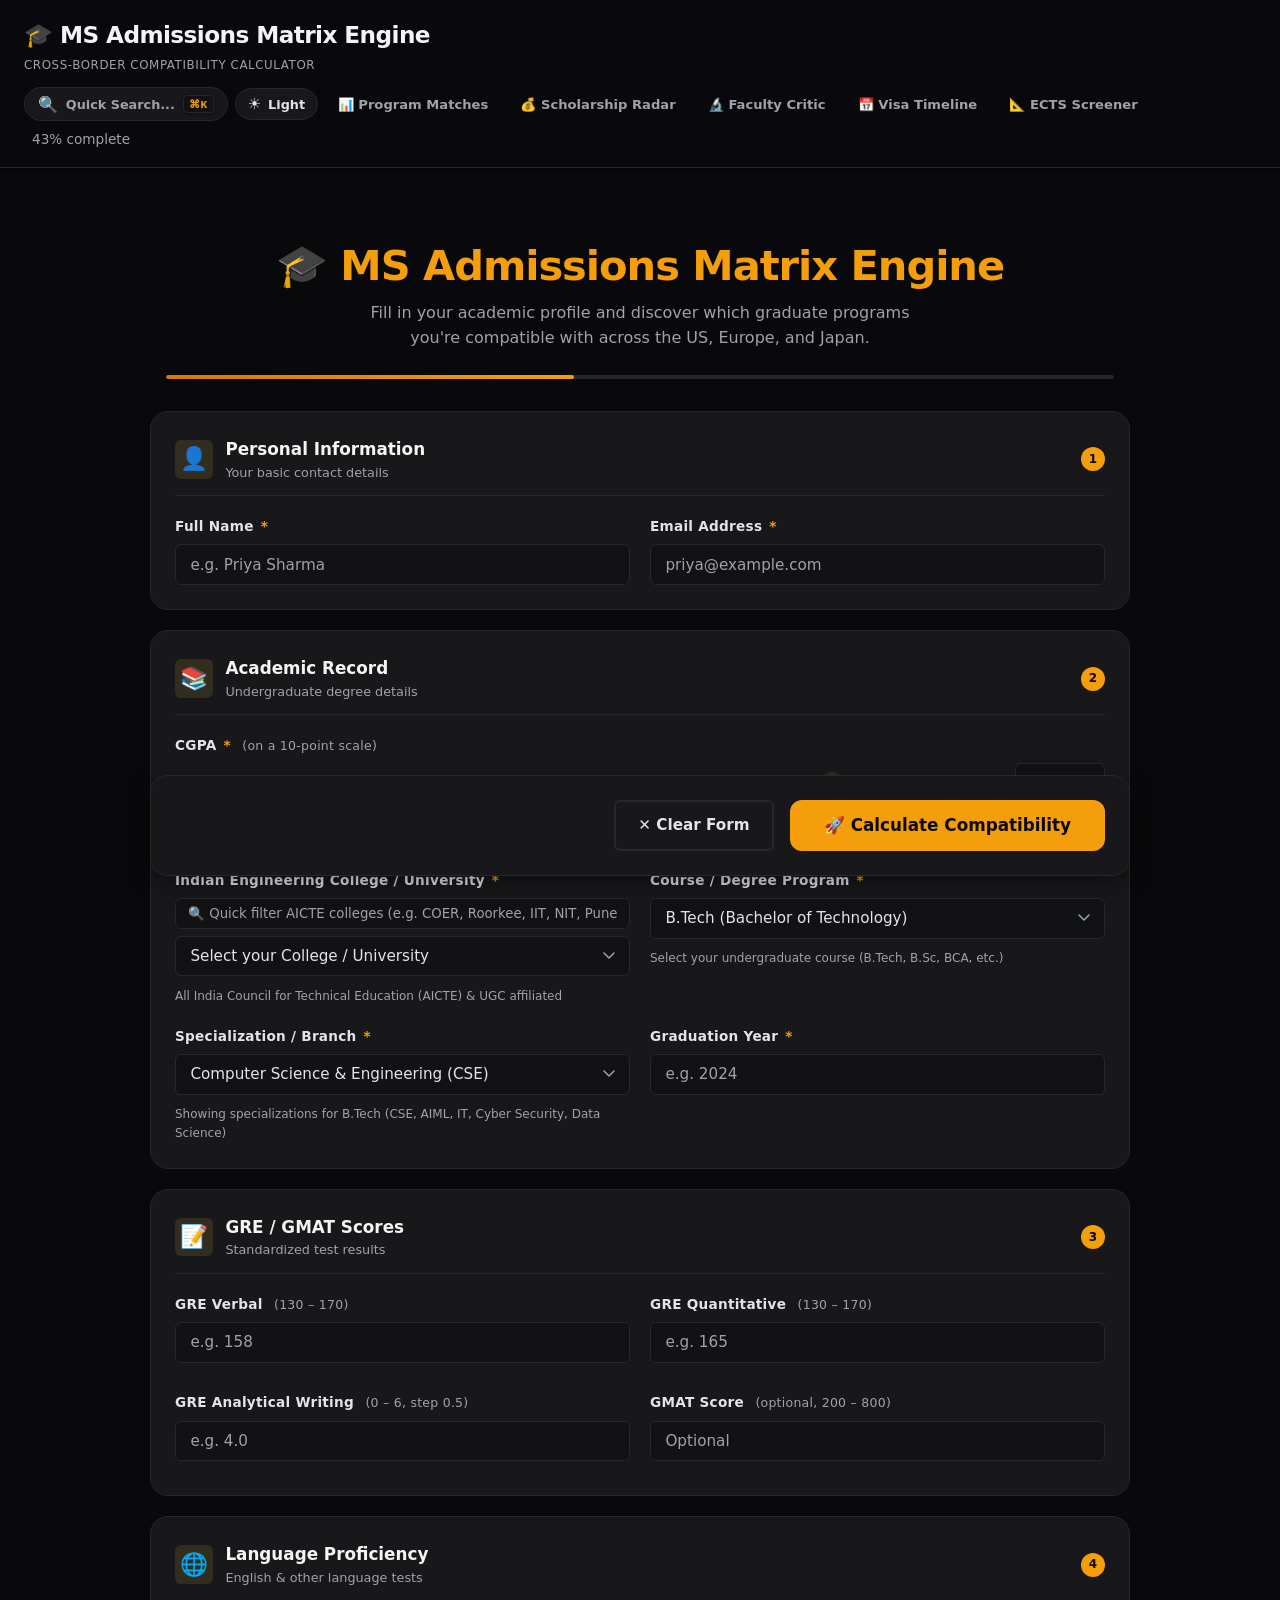
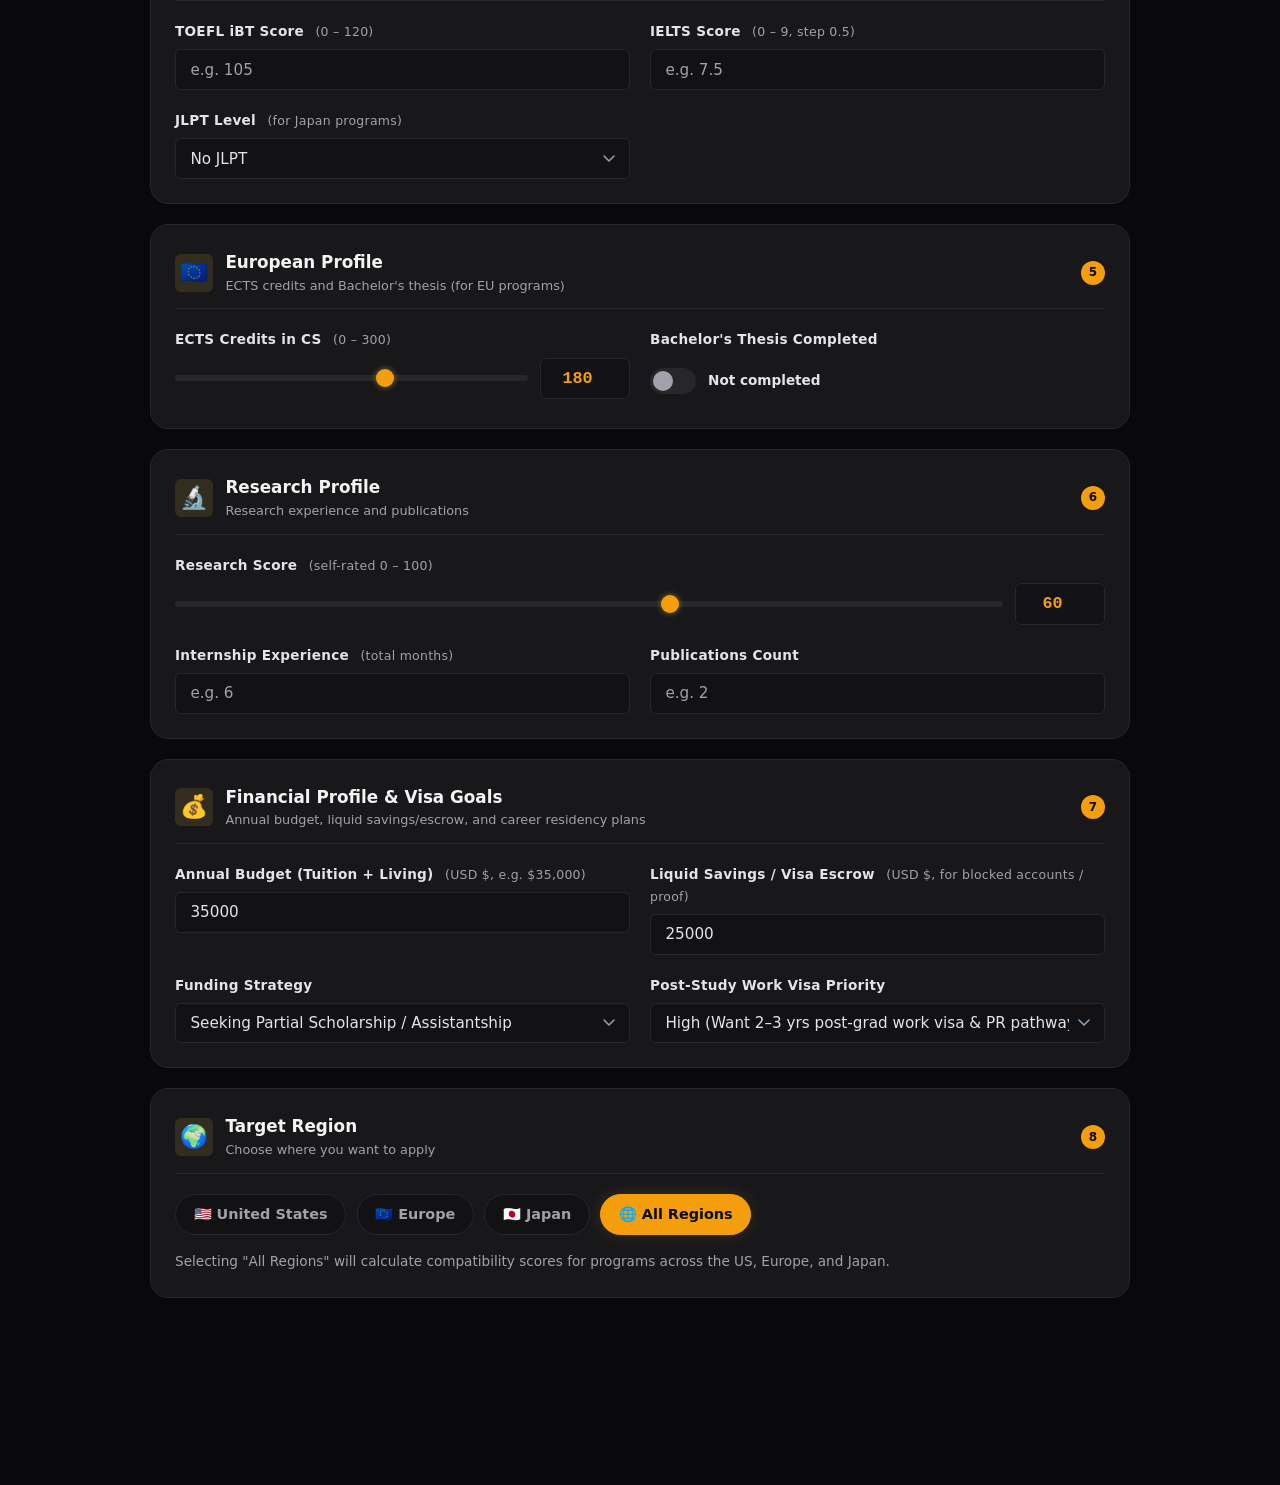
==== commit 6ff15285: "feat(ui): modernize design with black and white theme toggles and gentle color palette" ====
--- a/frontend/index.html
+++ b/frontend/index.html
@@ -4,6 +4,7 @@
   <meta charset="UTF-8" />
   <meta name="viewport" content="width=device-width, initial-scale=1.0" />
   <title>🎓 MS Admissions Matrix Engine</title>
+  <script>const t=localStorage.getItem('ms-admissions-theme')||'dark';document.documentElement.setAttribute('data-theme',t);</script>
   <link rel="stylesheet" href="css/styles.css" />
   <style>
     /* ── Page-specific overrides ─────────────────────────────── */
@@ -158,6 +159,10 @@
         <span class="spotlight-btn-icon">🔍</span>
         <span class="spotlight-btn-label">Quick Search...</span>
         <kbd class="spotlight-btn-kbd">⌘K</kbd>
+      </button>
+      <button type="button" class="theme-toggle-btn" id="themeToggleBtn" aria-label="Toggle Black and White Theme" title="Toggle Theme (Dark / Light)">
+        <span class="theme-toggle-icon">☀️</span>
+        <span class="theme-toggle-label">Light</span>
       </button>
       <a href="dashboard.html" class="nav-link">📊 Program Matches</a>
       <a href="scholarships.html" class="nav-link">💰 Scholarship Radar</a>
@@ -1301,6 +1306,7 @@
   updateProgress();
 </script>
 
+<script src="js/theme.js"></script>
 <script src="js/spotlight.js"></script>
 </body>
 </html>
--- a/frontend/css/styles.css
+++ b/frontend/css/styles.css
@@ -1,47 +1,111 @@
 /* =============================================
-   MS Admissions Matrix Engine — Shared Styles
-   Dark Navy + Gold color scheme
+   MS Admissions Matrix Engine — Modern Design System
+   Black & White Theme System (Matte Dark & Clean Light)
+   Gentle harmonic tones - not overly contrasty
    ============================================= */
 
-/* ---------- CSS Custom Properties ---------- */
-:root {
-  --clr-bg:           #0d1b2a;
-  --clr-bg-alt:       #112236;
-  --clr-surface:      #162942;
-  --clr-surface-2:    #1e3a57;
-  --clr-border:       #2a4a6e;
-  --clr-gold:         #f4c542;
-  --clr-gold-dark:    #d4a820;
-  --clr-gold-light:   #fad97a;
-  --clr-white:        #ffffff;
-  --clr-text:         #e8edf3;
-  --clr-text-muted:   #8da5bf;
-  --clr-danger:       #e05252;
-  --clr-danger-dark:  #b83a3a;
-  --clr-success:      #4caf7d;
-  --clr-warn:         #f4a442;
-  --clr-reach:        #f47c42;
-  --clr-unlikely:     #e05252;
-
-  /* Tier colours */
-  --tier-safe:        #4caf7d;
-  --tier-match:       #f4c542;
-  --tier-reach:       #f47c42;
-  --tier-unlikely:    #e05252;
+/* ---------- CSS Custom Properties & Themes ---------- */
+:root, [data-theme="dark"] {
+  /* Dark Mode: Sleek, matte charcoal/zinc — no harsh midnight blue */
+  --clr-bg:             #09090b;
+  --clr-bg-alt:         #121215;
+  --clr-surface:        #18181b;
+  --clr-surface-2:      #27272a;
+  --clr-header-bg:      rgba(10, 10, 14, 0.88);
+  --clr-border:         #27272a;
+  --clr-border-subtle:  rgba(255, 255, 255, 0.07);
+
+  /* Gentle refined accents (Soft warm amber & subtle gold) */
+  --clr-gold:           #f59e0b;
+  --clr-gold-dark:      #d97706;
+  --clr-gold-light:     #fde68a;
+  --clr-white:          #f4f4f5;
+  --clr-pure-white:     #ffffff;
+  --clr-text:           #e4e4e7;
+  --clr-text-muted:     #a1a1aa;
+
+  /* Gentle semantic colors (soft pastels, not neon/harsh) */
+  --clr-danger:         #f43f5e;
+  --clr-danger-dark:    #be123c;
+  --clr-danger-subtle:  rgba(244, 63, 94, 0.12);
+  --clr-success:        #10b981;
+  --clr-success-subtle: rgba(16, 185, 129, 0.12);
+  --clr-warn:           #f59e0b;
+  --clr-warn-subtle:    rgba(245, 158, 11, 0.12);
+  --clr-reach:          #fb923c;
+  --clr-reach-subtle:   rgba(251, 146, 60, 0.12);
+  --clr-unlikely:       #f43f5e;
+  --clr-info:           #818cf8;
+
+  /* Tiers */
+  --tier-safe:          #10b981;
+  --tier-match:         #f59e0b;
+  --tier-reach:         #fb923c;
+  --tier-unlikely:      #f43f5e;
 
   --radius-sm:  6px;
   --radius-md:  12px;
-  --radius-lg:  20px;
-  --radius-xl:  28px;
-
-  --shadow-sm:  0 2px 8px rgba(0,0,0,.35);
-  --shadow-md:  0 6px 24px rgba(0,0,0,.45);
-  --shadow-lg:  0 12px 48px rgba(0,0,0,.55);
-  --shadow-gold:0 0 18px rgba(244,197,66,.25);
+  --radius-lg:  18px;
+  --radius-xl:  24px;
+
+  --shadow-sm:   0 1px 3px rgba(0,0,0,0.4);
+  --shadow-md:   0 8px 24px -4px rgba(0,0,0,0.5);
+  --shadow-lg:   0 20px 48px -8px rgba(0,0,0,0.65);
+  --shadow-gold: 0 0 16px rgba(245, 158, 11, 0.15);
+
+  --spotlight-overlay: rgba(8, 8, 10, 0.82);
+  --spotlight-surface: rgba(18, 18, 22, 0.96);
 
   --transition: 0.22s ease;
   --font-sans:  'Segoe UI', system-ui, -apple-system, sans-serif;
   --font-mono:  'JetBrains Mono', 'Fira Code', monospace;
+}
+
+[data-theme="light"] {
+  /* Light Mode: Modern crisp white & soft slate — Clean & airy */
+  --clr-bg:             #ffffff;
+  --clr-bg-alt:         #f8fafc;
+  --clr-surface:        #ffffff;
+  --clr-surface-2:      #f1f5f9;
+  --clr-header-bg:      rgba(255, 255, 255, 0.9);
+  --clr-border:         #e2e8f0;
+  --clr-border-subtle:  rgba(0, 0, 0, 0.05);
+
+  /* Gentle refined accents for clean white background */
+  --clr-gold:           #d97706;
+  --clr-gold-dark:      #b45309;
+  --clr-gold-light:     #fef3c7;
+  --clr-white:          #0f172a;
+  --clr-pure-white:     #ffffff;
+  --clr-text:           #1e293b;
+  --clr-text-muted:     #64748b;
+
+  /* Gentle semantic colors */
+  --clr-danger:         #e11d48;
+  --clr-danger-dark:    #9f1239;
+  --clr-danger-subtle:  rgba(225, 29, 72, 0.08);
+  --clr-success:        #059669;
+  --clr-success-subtle: rgba(5, 150, 105, 0.08);
+  --clr-warn:           #d97706;
+  --clr-warn-subtle:    rgba(217, 119, 6, 0.08);
+  --clr-reach:          #ea580c;
+  --clr-reach-subtle:   rgba(234, 88, 12, 0.08);
+  --clr-unlikely:       #e11d48;
+  --clr-info:           #6366f1;
+
+  /* Tiers */
+  --tier-safe:          #059669;
+  --tier-match:         #d97706;
+  --tier-reach:         #ea580c;
+  --tier-unlikely:      #e11d48;
+
+  --shadow-sm:   0 1px 2px 0 rgba(0, 0, 0, 0.05);
+  --shadow-md:   0 4px 20px -2px rgba(0, 0, 0, 0.06), 0 2px 6px -1px rgba(0, 0, 0, 0.03);
+  --shadow-lg:   0 12px 32px -4px rgba(0, 0, 0, 0.08), 0 4px 12px -2px rgba(0, 0, 0, 0.04);
+  --shadow-gold: 0 0 16px rgba(217, 119, 6, 0.12);
+
+  --spotlight-overlay: rgba(15, 23, 42, 0.45);
+  --spotlight-surface: rgba(255, 255, 255, 0.98);
 }
 
 /* ---------- Reset & Base ---------- */
@@ -55,12 +119,13 @@
   font-family: var(--font-sans);
   line-height: 1.6;
   min-height: 100vh;
+  transition: background-color 0.25s ease, color 0.25s ease;
 }
 
 ::selection { background: var(--clr-gold); color: var(--clr-bg); }
 
-a { color: var(--clr-gold); text-decoration: none; }
-a:hover { text-decoration: underline; }
+a { color: var(--clr-gold); text-decoration: none; transition: color 0.18s; }
+a:hover { color: var(--clr-gold-light); }
 
 img { max-width: 100%; display: block; }
 
@@ -69,14 +134,15 @@
   font-weight: 700;
   line-height: 1.25;
   color: var(--clr-white);
-}
-
-h1 { font-size: clamp(1.6rem, 3.5vw, 2.4rem); }
-h2 { font-size: clamp(1.2rem, 2.5vw, 1.75rem); }
-h3 { font-size: clamp(1rem, 2vw, 1.25rem); }
+  transition: color 0.25s ease;
+}
+
+h1 { font-size: clamp(1.6rem, 3.5vw, 2.4rem); letter-spacing: -0.025em; }
+h2 { font-size: clamp(1.2rem, 2.5vw, 1.75rem); letter-spacing: -0.02em; }
+h3 { font-size: clamp(1rem, 2vw, 1.25rem); letter-spacing: -0.015em; }
 h4 { font-size: 1rem; }
 
-p { color: var(--clr-text-muted); font-size: 0.95rem; }
+p { color: var(--clr-text-muted); font-size: 0.95rem; transition: color 0.25s ease; }
 
 /* ---------- Layout Utilities ---------- */
 .container {
@@ -91,6 +157,7 @@
 .items-center { align-items: center; }
 .justify-between { justify-content: space-between; }
 .justify-center { justify-content: center; }
+.gap-xs { gap: 0.35rem; }
 .gap-sm { gap: 0.5rem; }
 .gap-md { gap: 1rem; }
 .gap-lg { gap: 1.5rem; }
@@ -128,15 +195,18 @@
   overflow: hidden; clip: rect(0,0,0,0); white-space: nowrap;
 }
 
-/* ---------- App Header ---------- */
+/* ---------- App Header (Frosted Modern Glass) ---------- */
 .app-header {
-  background: linear-gradient(135deg, var(--clr-bg-alt) 0%, var(--clr-surface) 100%);
-  border-bottom: 2px solid var(--clr-gold);
-  padding: 1.25rem 0;
+  background: var(--clr-header-bg);
+  backdrop-filter: blur(16px);
+  -webkit-backdrop-filter: blur(16px);
+  border-bottom: 1px solid var(--clr-border);
+  padding: 1rem 0;
   position: sticky;
   top: 0;
   z-index: 100;
-  box-shadow: var(--shadow-md);
+  box-shadow: var(--shadow-sm);
+  transition: background 0.25s ease, border-color 0.25s ease;
 }
 
 .app-header .container {
@@ -154,16 +224,17 @@
 }
 
 .brand-title {
-  font-size: clamp(1.1rem, 2.5vw, 1.5rem);
+  font-size: clamp(1.1rem, 2.5vw, 1.45rem);
   font-weight: 800;
-  color: var(--clr-gold);
-  letter-spacing: -0.02em;
+  color: var(--clr-white);
+  letter-spacing: -0.025em;
+  transition: color 0.25s ease;
 }
 
 .brand-subtitle {
-  font-size: 0.78rem;
-  color: var(--clr-text-muted);
-  letter-spacing: 0.06em;
+  font-size: 0.74rem;
+  color: var(--clr-text-muted);
+  letter-spacing: 0.05em;
   text-transform: uppercase;
 }
 
@@ -171,19 +242,19 @@
 .nav-links {
   display: flex;
   align-items: center;
-  gap: 0.5rem;
+  gap: 0.45rem;
   flex-wrap: wrap;
 }
 
 .nav-link {
   font-size: 0.82rem;
-  font-weight: 700;
+  font-weight: 600;
   color: var(--clr-text-muted);
   text-decoration: none;
-  padding: 0.4rem 0.75rem;
+  padding: 0.38rem 0.72rem;
   border-radius: var(--radius-sm);
   border: 1px solid transparent;
-  transition: all 0.2s;
+  transition: all 0.18s;
   display: inline-flex;
   align-items: center;
   gap: 0.35rem;
@@ -192,13 +263,46 @@
 .nav-link:hover {
   color: var(--clr-white);
   border-color: var(--clr-border);
-  background: var(--clr-surface);
+  background: var(--clr-surface-2);
 }
 
 .nav-link.active {
   color: var(--clr-gold);
-  background: rgba(217, 119, 6, 0.15);
+  background: rgba(245, 158, 11, 0.12);
+  border-color: rgba(245, 158, 11, 0.3);
+}
+
+/* ---------- Theme Toggle Button ---------- */
+.theme-toggle-btn {
+  display: inline-flex;
+  align-items: center;
+  gap: 0.42rem;
+  background: var(--clr-surface);
+  border: 1px solid var(--clr-border);
+  padding: 0.38rem 0.75rem;
+  border-radius: 99px;
+  cursor: pointer;
+  color: var(--clr-text);
+  font-size: 0.8rem;
+  font-family: var(--font-sans);
+  font-weight: 600;
+  transition: all 0.2s ease;
+  outline: none;
+  user-select: none;
+}
+
+.theme-toggle-btn:hover {
+  background: var(--clr-surface-2);
   border-color: var(--clr-gold);
+  color: var(--clr-gold);
+  transform: translateY(-1px);
+}
+
+.theme-toggle-icon {
+  font-size: 0.95rem;
+  display: inline-flex;
+  align-items: center;
+  justify-content: center;
 }
 
 /* ---------- Card ---------- */
@@ -207,7 +311,7 @@
   border: 1px solid var(--clr-border);
   border-radius: var(--radius-lg);
   padding: 1.5rem;
-  transition: box-shadow var(--transition), border-color var(--transition), transform var(--transition);
+  transition: box-shadow var(--transition), border-color var(--transition), transform var(--transition), background-color var(--transition);
 }
 
 .card:hover {
@@ -737,10 +841,10 @@
   text-transform: uppercase;
 }
 
-.tier-safe     { background: rgba(76, 175, 125, 0.2); color: var(--tier-safe); border: 1px solid var(--tier-safe); }
-.tier-match    { background: rgba(244, 197, 66, 0.2);  color: var(--tier-match); border: 1px solid var(--tier-match); }
-.tier-reach    { background: rgba(244, 124, 66, 0.2);  color: var(--tier-reach); border: 1px solid var(--tier-reach); }
-.tier-unlikely { background: rgba(224, 82, 82, 0.2);   color: var(--tier-unlikely); border: 1px solid var(--tier-unlikely); }
+.tier-safe     { background: var(--clr-success-subtle); color: var(--tier-safe); border: 1px solid var(--tier-safe); }
+.tier-match    { background: var(--clr-warn-subtle);  color: var(--tier-match); border: 1px solid var(--tier-match); }
+.tier-reach    { background: var(--clr-reach-subtle);  color: var(--tier-reach); border: 1px solid var(--tier-reach); }
+.tier-unlikely { background: var(--clr-danger-subtle);   color: var(--tier-unlikely); border: 1px solid var(--tier-unlikely); }
 
 /* ---------- Deficit list ---------- */
 .deficit-list {
@@ -896,10 +1000,10 @@
   opacity: 1;
 }
 
-.check-pill.pill-safe input:checked + label   { color: var(--tier-safe); background: rgba(76,175,125,0.12); }
-.check-pill.pill-match input:checked + label  { color: var(--tier-match); background: rgba(244,197,66,0.12); }
-.check-pill.pill-reach input:checked + label  { color: var(--tier-reach); background: rgba(244,124,66,0.12); }
-.check-pill.pill-unlikely input:checked + label { color: var(--tier-unlikely); background: rgba(224,82,82,0.12); }
+.check-pill.pill-safe input:checked + label   { color: var(--tier-safe); background: var(--clr-success-subtle); }
+.check-pill.pill-match input:checked + label  { color: var(--tier-match); background: var(--clr-warn-subtle); }
+.check-pill.pill-reach input:checked + label  { color: var(--tier-reach); background: var(--clr-reach-subtle); }
+.check-pill.pill-unlikely input:checked + label { color: var(--tier-unlikely); background: var(--clr-danger-subtle); }
 
 /* ---------- Program Card ---------- */
 .program-card {
@@ -1186,14 +1290,14 @@
   font-size: 0.72rem;
   padding: 0.15rem 0.55rem;
   border-radius: 99px;
-  background: rgba(255, 255, 255, 0.06);
-  border: 1px solid rgba(255, 255, 255, 0.1);
+  background: var(--clr-bg-alt);
+  border: 1px solid var(--clr-border);
   color: var(--clr-text);
 }
 
-.subscore-pill.pill-academic { border-color: rgba(76, 175, 125, 0.35); color: #8ee2b2; }
-.subscore-pill.pill-financial { border-color: rgba(244, 197, 66, 0.35); color: #ffd666; }
-.subscore-pill.pill-visa { border-color: rgba(90, 160, 250, 0.35); color: #9bc5ff; }
+.subscore-pill.pill-academic { border-color: rgba(16, 185, 129, 0.35); color: var(--clr-success); }
+.subscore-pill.pill-financial { border-color: rgba(245, 158, 11, 0.35); color: var(--clr-gold); }
+.subscore-pill.pill-visa { border-color: rgba(129, 140, 248, 0.35); color: var(--clr-info); }
 
 .badge-row {
   display: flex;
@@ -1210,32 +1314,32 @@
   font-weight: 600;
   padding: 0.2rem 0.6rem;
   border-radius: var(--radius-sm);
-  background: rgba(255, 255, 255, 0.05);
-  border: 1px solid transparent;
+  background: var(--clr-bg-alt);
+  border: 1px solid var(--clr-border);
 }
 
 .feasibility-badge.badge-within-budget {
-  background: rgba(76, 175, 125, 0.15);
-  color: #5edb97;
-  border-color: rgba(76, 175, 125, 0.4);
+  background: var(--clr-success-subtle);
+  color: var(--clr-success);
+  border-color: rgba(16, 185, 129, 0.3);
 }
 
 .feasibility-badge.badge-budget-gap {
-  background: rgba(244, 164, 66, 0.15);
-  color: #ffaa54;
-  border-color: rgba(244, 164, 66, 0.4);
+  background: var(--clr-warn-subtle);
+  color: var(--clr-warn);
+  border-color: rgba(245, 158, 11, 0.3);
 }
 
 .feasibility-badge.badge-scholarship {
-  background: rgba(142, 68, 237, 0.18);
-  color: #d1a8ff;
-  border-color: rgba(142, 68, 237, 0.45);
+  background: rgba(245, 158, 11, 0.12);
+  color: var(--clr-gold);
+  border-color: rgba(245, 158, 11, 0.3);
 }
 
 .feasibility-badge.badge-visa {
-  background: rgba(59, 130, 246, 0.15);
-  color: #93c5fd;
-  border-color: rgba(59, 130, 246, 0.4);
+  background: rgba(129, 140, 248, 0.12);
+  color: var(--clr-info);
+  border-color: rgba(129, 140, 248, 0.3);
 }
 
 /* Cost table in sidebar */
@@ -1639,9 +1743,9 @@
 }
 
 .pill-critical {
-  background: rgba(224, 82, 82, 0.2);
-  color: #ff8585;
-  border: 1px solid rgba(224, 82, 82, 0.4);
+  background: var(--clr-danger-subtle);
+  color: var(--clr-danger);
+  border: 1px solid var(--clr-danger);
   font-size: 0.68rem;
   font-weight: 700;
   padding: 0.15rem 0.5rem;
@@ -1649,9 +1753,9 @@
 }
 
 .pill-high {
-  background: rgba(244, 164, 66, 0.18);
-  color: #ffbb70;
-  border: 1px solid rgba(244, 164, 66, 0.4);
+  background: var(--clr-warn-subtle);
+  color: var(--clr-warn);
+  border: 1px solid var(--clr-warn);
   font-size: 0.68rem;
   font-weight: 700;
   padding: 0.15rem 0.5rem;
@@ -1659,9 +1763,9 @@
 }
 
 .pill-status-overdue {
-  background: rgba(224, 82, 82, 0.25);
-  color: #ff6e6e;
-  border: 1px solid #e05252;
+  background: var(--clr-danger-subtle);
+  color: var(--clr-danger);
+  border: 1px solid var(--clr-danger);
   font-size: 0.68rem;
   font-weight: 700;
   padding: 0.15rem 0.5rem;
@@ -1669,7 +1773,7 @@
 }
 
 .pill-status-urgent {
-  background: rgba(244, 197, 66, 0.2);
+  background: var(--clr-warn-subtle);
   color: var(--clr-gold);
   border: 1px solid var(--clr-gold);
   font-size: 0.68rem;
@@ -2658,21 +2762,21 @@
 }
 
 .badge-full-ride {
-  background: rgba(16, 185, 129, 0.15);
-  border: 1px solid rgba(16, 185, 129, 0.4);
-  color: #34d399;
+  background: var(--clr-success-subtle);
+  border: 1px solid var(--clr-success);
+  color: var(--clr-success);
 }
 
 .badge-assistantship {
-  background: rgba(56, 189, 248, 0.15);
-  border: 1px solid rgba(56, 189, 248, 0.4);
-  color: #38bdf8;
+  background: rgba(129, 140, 248, 0.12);
+  border: 1px solid rgba(129, 140, 248, 0.35);
+  color: var(--clr-info);
 }
 
 .badge-stipend {
-  background: rgba(245, 158, 11, 0.15);
-  border: 1px solid rgba(245, 158, 11, 0.4);
-  color: #fbbf24;
+  background: var(--clr-warn-subtle);
+  border: 1px solid var(--clr-warn);
+  color: var(--clr-warn);
 }
 
 /* Score progress bar */
@@ -2951,15 +3055,15 @@
 }
 
 .ects-cat-card.status-satisfied {
-  border-left: 4px solid #10b981;
+  border-left: 4px solid var(--clr-success);
 }
 
 .ects-cat-card.status-conditional {
-  border-left: 4px solid #f59e0b;
+  border-left: 4px solid var(--clr-warn);
 }
 
 .ects-cat-card.status-critical {
-  border-left: 4px solid #ef4444;
+  border-left: 4px solid var(--clr-danger);
 }
 
 .ects-cat-header {
@@ -2995,11 +3099,11 @@
 .ects-progress-bar-bg {
   width: 100%;
   height: 8px;
-  background: var(--clr-surface);
+  background: var(--clr-surface-2);
   border-radius: 99px;
   overflow: hidden;
   margin-bottom: 0.6rem;
-  border: 1px solid rgba(255,255,255,0.06);
+  border: 1px solid var(--clr-border);
 }
 
 .ects-progress-bar-fill {
@@ -3008,9 +3112,9 @@
   transition: width 0.6s cubic-bezier(0.16, 1, 0.3, 1);
 }
 
-.fill-satisfied { background: #10b981; }
-.fill-conditional { background: #f59e0b; }
-.fill-critical { background: #ef4444; }
+.fill-satisfied { background: var(--clr-success); }
+.fill-conditional { background: var(--clr-warn); }
+.fill-critical { background: var(--clr-danger); }
 
 .ects-verdict-card {
   border-radius: var(--radius-lg);
@@ -3101,13 +3205,13 @@
 }
 
 .formblatt-box {
-  background: #0d1117;
+  background: var(--clr-bg-alt);
   border: 1px solid var(--clr-border);
   border-radius: var(--radius-md);
   padding: 1.25rem;
   font-family: var(--font-mono);
   font-size: 0.8rem;
-  color: #c9d1d9;
+  color: var(--clr-text);
   line-height: 1.6;
   white-space: pre-wrap;
   max-height: 380px;
@@ -3123,7 +3227,7 @@
   display: inline-flex;
   align-items: center;
   gap: 0.5rem;
-  background: rgba(22, 41, 66, 0.7);
+  background: var(--clr-surface);
   border: 1px solid var(--clr-border);
   padding: 0.38rem 0.8rem;
   border-radius: 99px;
@@ -3134,18 +3238,34 @@
   font-weight: 600;
   transition: all 0.2s ease;
   outline: none;
+  user-select: none;
+  position: relative;
 }
 
 .spotlight-header-btn:hover {
   background: var(--clr-surface-2);
   border-color: var(--clr-gold);
   color: var(--clr-white);
-  box-shadow: 0 0 12px rgba(244, 197, 66, 0.2);
+  box-shadow: var(--shadow-sm);
+  transform: translateY(-1px);
+}
+
+.spotlight-header-btn:active {
+  transform: translateY(0);
 }
 
 .spotlight-btn-icon {
-  font-size: 0.95rem;
+  font-size: 1rem;
   color: var(--clr-gold);
+  display: inline-flex;
+  align-items: center;
+  justify-content: center;
+  cursor: pointer;
+  transition: transform 0.2s ease;
+}
+
+.spotlight-header-btn:hover .spotlight-btn-icon {
+  transform: scale(1.15);
 }
 
 .spotlight-btn-label {
@@ -3155,12 +3275,12 @@
 .spotlight-btn-kbd {
   background: var(--clr-bg-alt);
   border: 1px solid var(--clr-border);
-  color: var(--clr-gold-light);
+  color: var(--clr-gold);
   font-family: var(--font-mono);
   font-size: 0.7rem;
   padding: 0.1rem 0.35rem;
   border-radius: 4px;
-  box-shadow: 0 1px 2px rgba(0,0,0,0.4);
+  box-shadow: var(--shadow-sm);
 }
 
 /* Overlay */
@@ -3168,7 +3288,7 @@
   position: fixed;
   inset: 0;
   z-index: 1000;
-  background: rgba(10, 17, 34, 0.82);
+  background: var(--spotlight-overlay);
   backdrop-filter: blur(12px);
   -webkit-backdrop-filter: blur(12px);
   display: flex;
@@ -3191,14 +3311,14 @@
 .spotlight-dialog {
   width: 100%;
   max-width: 680px;
-  background: rgba(17, 34, 54, 0.96);
+  background: var(--spotlight-surface);
   border: 1px solid var(--clr-border);
   border-top: 2.5px solid var(--clr-gold);
   border-radius: var(--radius-lg);
-  box-shadow: 0 24px 64px rgba(0, 0, 0, 0.75), 0 0 24px rgba(244, 197, 66, 0.2);
+  box-shadow: var(--shadow-lg), var(--shadow-gold);
   overflow: hidden;
   transform: scale(0.96) translateY(-12px);
-  transition: transform 0.22s cubic-bezier(0.16, 1, 0.3, 1);
+  transition: transform 0.22s cubic-bezier(0.16, 1, 0.3, 1), background-color 0.25s ease;
   display: flex;
   flex-direction: column;
   max-height: 82vh;
@@ -3276,7 +3396,7 @@
   display: flex;
   gap: 0.4rem;
   padding: 0.55rem 1.25rem;
-  background: rgba(13, 27, 42, 0.75);
+  background: var(--clr-bg-alt);
   border-bottom: 1px solid var(--clr-border);
   overflow-x: auto;
 }
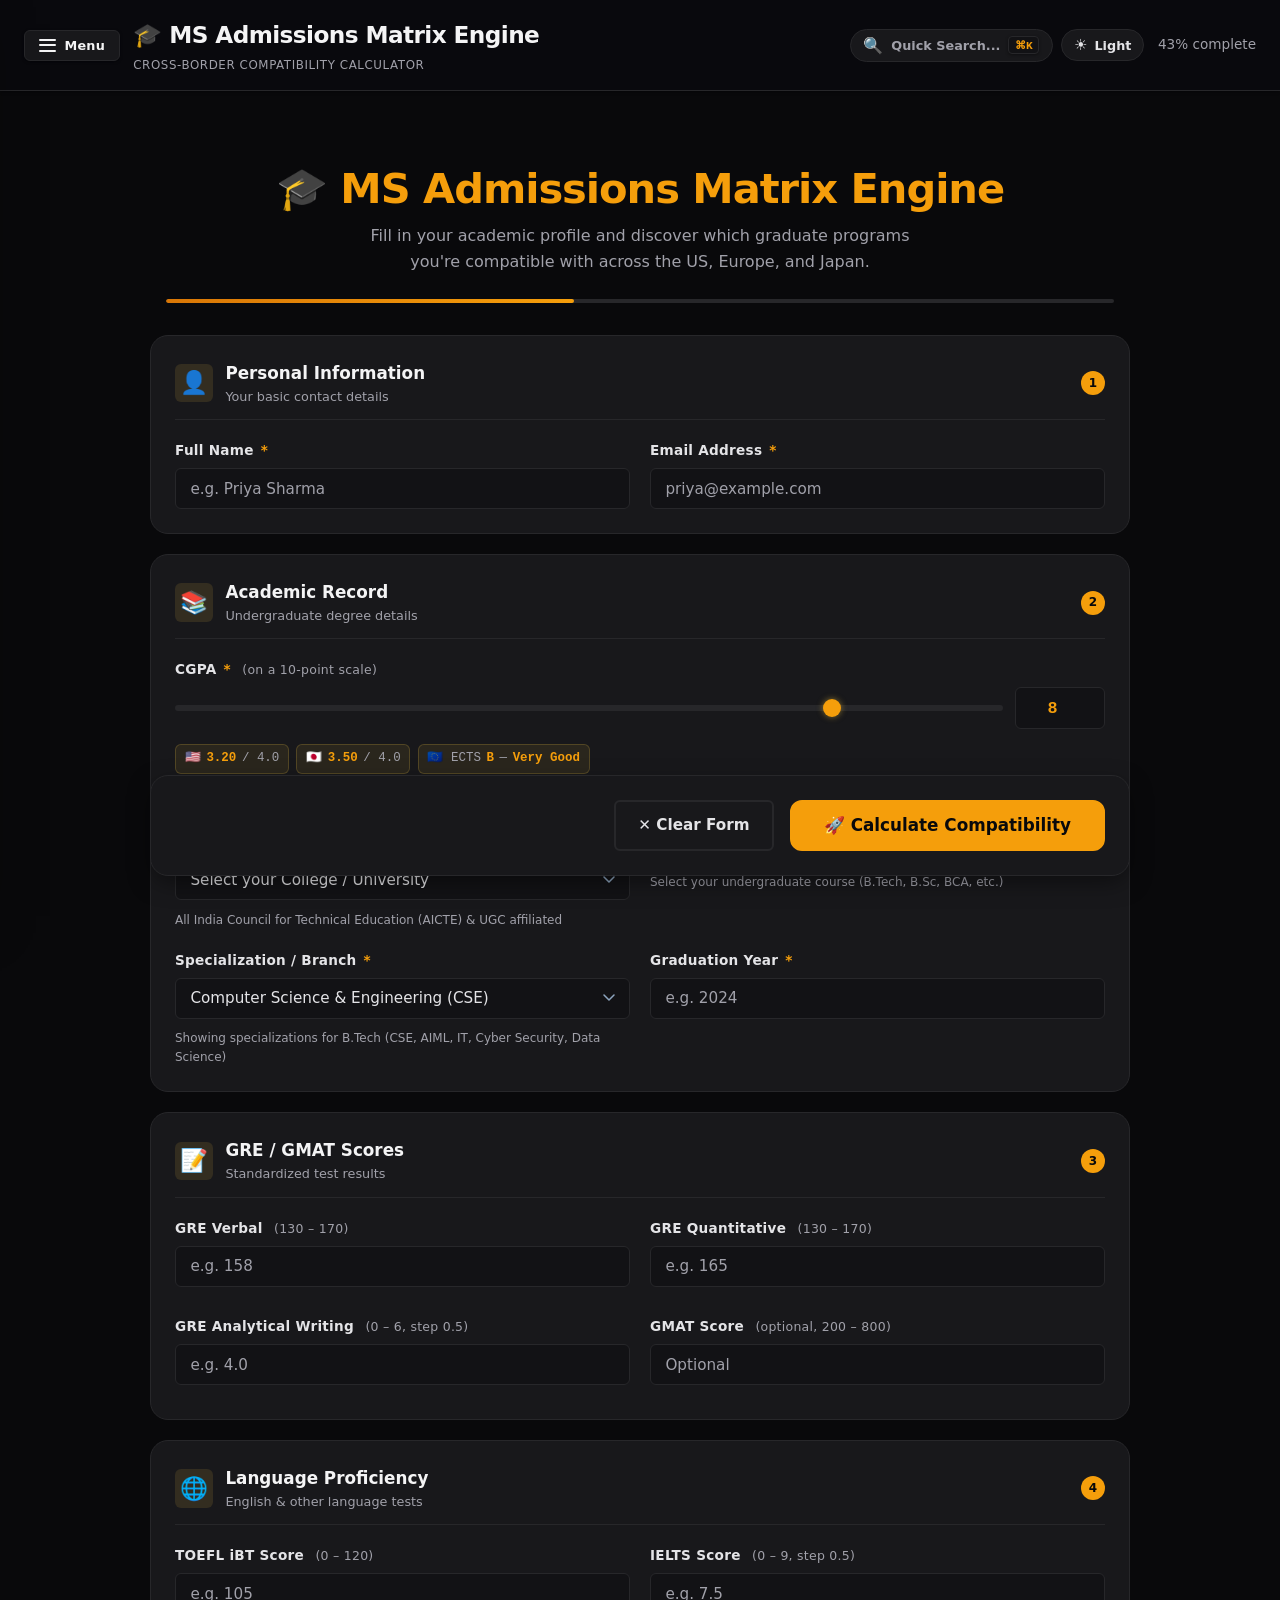
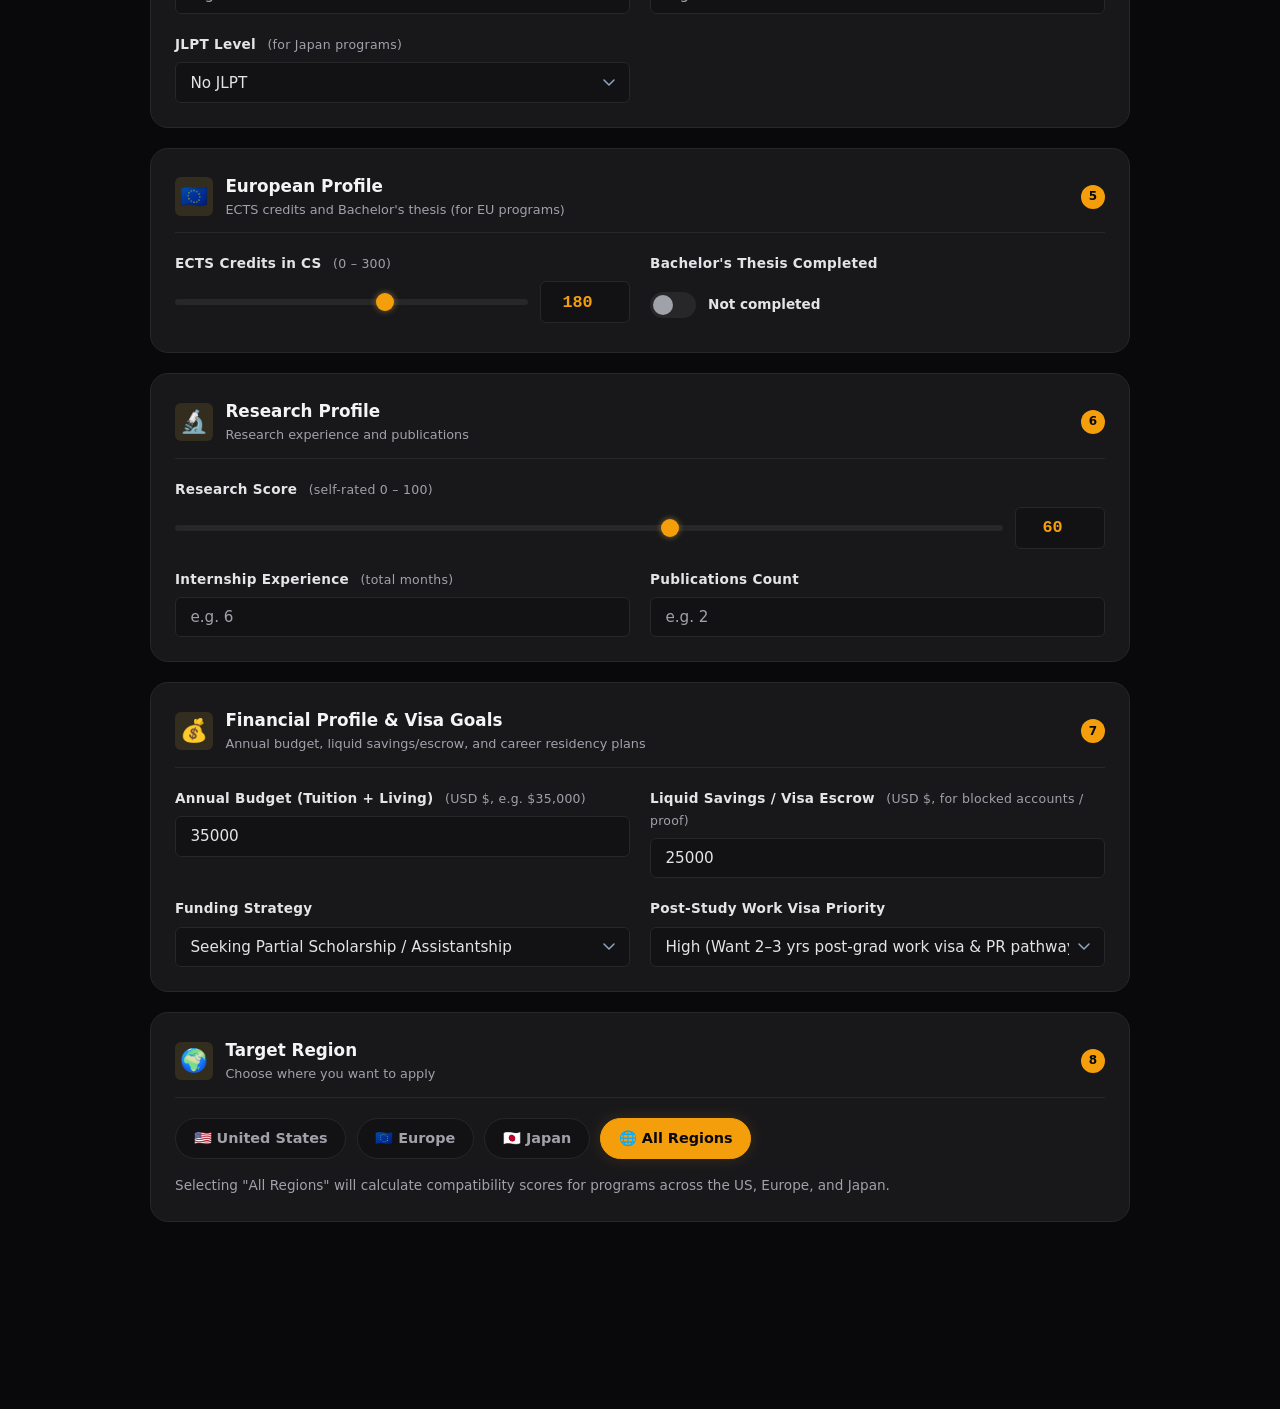
==== commit d7b42025: "feat(ui): convert navigation to professional slide-out sidebar drawer with 3-lines hamburger menu" ====
--- a/frontend/index.html
+++ b/frontend/index.html
@@ -147,14 +147,24 @@
 
 <!-- ── Header ───────────────────────────────────────────────────────────── -->
 <header class="app-header">
-  <div class="container">
-    <div class="brand">
-      <a href="index.html" style="text-decoration:none;color:inherit">
-        <div class="brand-title">🎓 MS Admissions Matrix Engine</div>
-      </a>
-      <div class="brand-subtitle">Cross-Border Compatibility Calculator</div>
+  <div class="container header-container">
+    <div class="header-brand-group">
+      <button type="button" class="nav-menu-btn" id="navMenuBtn" aria-label="Open Navigation Menu" aria-expanded="false" title="Menu (Features &amp; Navigation)">
+        <span class="hamburger-icon" aria-hidden="true">
+          <span class="hamburger-line"></span>
+          <span class="hamburger-line"></span>
+          <span class="hamburger-line"></span>
+        </span>
+        <span class="nav-menu-label">Menu</span>
+      </button>
+      <div class="brand">
+        <a href="index.html" style="text-decoration:none;color:inherit">
+          <div class="brand-title">🎓 MS Admissions Matrix Engine</div>
+        </a>
+        <div class="brand-subtitle">Cross-Border Compatibility Calculator</div>
+      </div>
     </div>
-    <nav class="nav-links">
+    <div class="header-actions">
       <button type="button" class="spotlight-header-btn" id="spotlightTriggerBtn" aria-label="Open Global Search" title="Quick Search (⌘K / Ctrl+K)">
         <span class="spotlight-btn-icon">🔍</span>
         <span class="spotlight-btn-label">Quick Search...</span>
@@ -164,13 +174,8 @@
         <span class="theme-toggle-icon">☀️</span>
         <span class="theme-toggle-label">Light</span>
       </button>
-      <a href="dashboard.html" class="nav-link">📊 Program Matches</a>
-      <a href="scholarships.html" class="nav-link">💰 Scholarship Radar</a>
-      <a href="faculty-critic.html" class="nav-link">🔬 Faculty Critic</a>
-      <a href="timeline.html" class="nav-link">📅 Visa Timeline</a>
-      <a href="ects-screener.html" class="nav-link">📐 ECTS Screener</a>
-      <span class="text-sm text-muted" id="formProgress" style="margin-left:0.5rem">0% complete</span>
-    </nav>
+      <span class="text-sm text-muted" id="formProgress" style="margin-left:0.35rem">0% complete</span>
+    </div>
   </div>
 </header>
 
@@ -1307,6 +1312,7 @@
 </script>
 
 <script src="js/theme.js"></script>
+<script src="js/navigation.js"></script>
 <script src="js/spotlight.js"></script>
 </body>
 </html>
--- a/frontend/css/styles.css
+++ b/frontend/css/styles.css
@@ -236,6 +236,514 @@
   color: var(--clr-text-muted);
   letter-spacing: 0.05em;
   text-transform: uppercase;
+}
+
+/* ---------- Header Layout Enhancements ---------- */
+.header-container {
+  display: flex;
+  align-items: center;
+  justify-content: space-between;
+  flex-wrap: wrap;
+  gap: 0.75rem;
+}
+
+.header-brand-group {
+  display: flex;
+  align-items: center;
+  gap: 0.85rem;
+}
+
+.header-actions {
+  display: flex;
+  align-items: center;
+  gap: 0.5rem;
+  flex-wrap: wrap;
+}
+
+/* ---------- 3-Lines Hamburger Menu Button ---------- */
+.nav-menu-btn {
+  display: inline-flex;
+  align-items: center;
+  gap: 0.55rem;
+  padding: 0.45rem 0.85rem;
+  background: var(--clr-surface);
+  border: 1px solid var(--clr-border);
+  border-radius: var(--radius-sm);
+  color: var(--clr-white);
+  font-family: var(--font-sans);
+  font-size: 0.82rem;
+  font-weight: 600;
+  cursor: pointer;
+  outline: none;
+  transition: all 0.2s cubic-bezier(0.16, 1, 0.3, 1);
+  user-select: none;
+  box-shadow: var(--shadow-sm);
+}
+
+.nav-menu-btn:hover {
+  background: var(--clr-surface-2);
+  border-color: var(--clr-gold);
+  color: var(--clr-gold);
+  transform: translateY(-1px);
+  box-shadow: 0 3px 10px rgba(0, 0, 0, 0.15);
+}
+
+.nav-menu-btn:focus-visible {
+  outline: 2px solid var(--clr-gold);
+  outline-offset: 2px;
+}
+
+.hamburger-icon {
+  display: flex;
+  flex-direction: column;
+  justify-content: space-between;
+  width: 17px;
+  height: 13px;
+  position: relative;
+  flex-shrink: 0;
+}
+
+.hamburger-line {
+  display: block;
+  width: 100%;
+  height: 2px;
+  background-color: currentColor;
+  border-radius: 2px;
+  transition: transform 0.22s cubic-bezier(0.16, 1, 0.3, 1), opacity 0.18s ease;
+}
+
+.nav-menu-btn.active .hamburger-line:nth-child(1) {
+  transform: translateY(5.5px) rotate(45deg);
+}
+.nav-menu-btn.active .hamburger-line:nth-child(2) {
+  opacity: 0;
+  transform: scaleX(0);
+}
+.nav-menu-btn.active .hamburger-line:nth-child(3) {
+  transform: translateY(-5.5px) rotate(-45deg);
+}
+
+.nav-menu-label {
+  font-size: 0.8rem;
+  font-weight: 700;
+  letter-spacing: 0.02em;
+}
+
+/* Prevent body scroll when drawer is open */
+body.nav-drawer-open {
+  overflow: hidden;
+}
+
+/* ---------- Slide-Out Sidebar Navigation Drawer ---------- */
+.app-nav-backdrop {
+  position: fixed;
+  inset: 0;
+  background: rgba(4, 4, 6, 0.65);
+  backdrop-filter: blur(5px);
+  -webkit-backdrop-filter: blur(5px);
+  z-index: 1050;
+  opacity: 0;
+  pointer-events: none;
+  transition: opacity 0.25s cubic-bezier(0.16, 1, 0.3, 1);
+}
+
+.app-nav-backdrop.visible {
+  opacity: 1;
+  pointer-events: auto;
+}
+
+.app-nav-drawer {
+  position: fixed;
+  top: 0;
+  left: 0;
+  bottom: 0;
+  width: 360px;
+  max-width: 88vw;
+  background: var(--clr-surface);
+  border-right: 1px solid var(--clr-border);
+  box-shadow: 0 20px 48px -4px rgba(0, 0, 0, 0.6);
+  z-index: 1060;
+  transform: translateX(-105%);
+  transition: transform 0.28s cubic-bezier(0.16, 1, 0.3, 1);
+  display: flex;
+  flex-direction: column;
+  overflow: hidden;
+}
+
+.app-nav-drawer.open {
+  transform: translateX(0);
+}
+
+/* Drawer Header */
+.app-nav-drawer-header {
+  display: flex;
+  align-items: center;
+  justify-content: space-between;
+  padding: 1.15rem 1.25rem;
+  border-bottom: 1px solid var(--clr-border);
+  background: var(--clr-bg-alt);
+}
+
+.drawer-brand {
+  display: flex;
+  align-items: center;
+  gap: 0.75rem;
+}
+
+.drawer-brand-icon {
+  font-size: 1.6rem;
+  line-height: 1;
+}
+
+.drawer-brand-title {
+  font-size: 0.95rem;
+  font-weight: 800;
+  color: var(--clr-white);
+  letter-spacing: -0.015em;
+}
+
+.drawer-brand-subtitle {
+  font-size: 0.68rem;
+  color: var(--clr-text-muted);
+  letter-spacing: 0.05em;
+  text-transform: uppercase;
+}
+
+.drawer-close-btn {
+  display: inline-flex;
+  align-items: center;
+  justify-content: center;
+  width: 32px;
+  height: 32px;
+  background: var(--clr-surface);
+  border: 1px solid var(--clr-border);
+  border-radius: var(--radius-sm);
+  color: var(--clr-text-muted);
+  font-size: 0.95rem;
+  cursor: pointer;
+  transition: all 0.18s ease;
+}
+
+.drawer-close-btn:hover {
+  background: var(--clr-surface-2);
+  color: var(--clr-white);
+  border-color: var(--clr-border-focus);
+}
+
+/* Drawer Body */
+.app-nav-drawer-body {
+  flex: 1;
+  overflow-y: auto;
+  padding: 1.15rem 1.25rem;
+  display: flex;
+  flex-direction: column;
+  gap: 1.25rem;
+}
+
+/* Active Profile Card in Drawer */
+.drawer-profile-card {
+  background: var(--clr-bg-alt);
+  border: 1px solid var(--clr-border);
+  border-radius: var(--radius-md);
+  padding: 0.85rem 1rem;
+}
+
+.drawer-profile-header {
+  display: flex;
+  align-items: center;
+  gap: 0.45rem;
+  margin-bottom: 0.35rem;
+}
+
+.drawer-profile-dot {
+  width: 7px;
+  height: 7px;
+  border-radius: 50%;
+  background: var(--clr-text-muted);
+}
+
+.drawer-profile-dot.active {
+  background: var(--clr-success);
+  box-shadow: 0 0 6px var(--clr-success);
+}
+
+.drawer-profile-label {
+  font-size: 0.68rem;
+  font-weight: 700;
+  text-transform: uppercase;
+  letter-spacing: 0.05em;
+  color: var(--clr-text-muted);
+}
+
+.drawer-profile-name {
+  font-size: 0.9rem;
+  font-weight: 700;
+  color: var(--clr-white);
+  margin-bottom: 0.15rem;
+}
+
+.drawer-profile-details {
+  font-size: 0.74rem;
+  color: var(--clr-text-muted);
+  line-height: 1.35;
+}
+
+.drawer-profile-link {
+  color: var(--clr-gold);
+  font-weight: 600;
+  text-decoration: none;
+}
+.drawer-profile-link:hover {
+  text-decoration: underline;
+}
+
+/* Drawer Navigation Groups */
+.drawer-nav-group {
+  display: flex;
+  flex-direction: column;
+  gap: 0.45rem;
+}
+
+.drawer-group-title {
+  font-size: 0.68rem;
+  font-weight: 800;
+  text-transform: uppercase;
+  letter-spacing: 0.06em;
+  color: var(--clr-text-muted);
+  padding-left: 0.25rem;
+}
+
+.drawer-nav-list {
+  display: flex;
+  flex-direction: column;
+  gap: 0.35rem;
+}
+
+.drawer-nav-item {
+  display: flex;
+  align-items: center;
+  gap: 0.75rem;
+  padding: 0.65rem 0.8rem;
+  background: transparent;
+  border: 1px solid transparent;
+  border-radius: var(--radius-md);
+  text-decoration: none;
+  color: var(--clr-text);
+  transition: all 0.18s ease;
+}
+
+.drawer-nav-item:hover {
+  background: var(--clr-surface-2);
+  border-color: var(--clr-border);
+  color: var(--clr-white);
+  transform: translateX(3px);
+}
+
+.drawer-nav-item.active {
+  background: rgba(245, 158, 11, 0.1);
+  border-color: rgba(245, 158, 11, 0.35);
+  color: var(--clr-white);
+}
+
+[data-theme="light"] .drawer-nav-item.active {
+  background: rgba(217, 119, 6, 0.08);
+  border-color: rgba(217, 119, 6, 0.3);
+}
+
+.drawer-item-icon {
+  font-size: 1.25rem;
+  line-height: 1;
+  flex-shrink: 0;
+  width: 28px;
+  height: 28px;
+  display: flex;
+  align-items: center;
+  justify-content: center;
+}
+
+.drawer-item-content {
+  flex: 1;
+  min-width: 0;
+}
+
+.drawer-item-title-row {
+  display: flex;
+  align-items: center;
+  justify-content: space-between;
+  gap: 0.4rem;
+}
+
+.drawer-item-title {
+  font-size: 0.84rem;
+  font-weight: 700;
+  color: var(--clr-white);
+  white-space: nowrap;
+  overflow: hidden;
+  text-overflow: ellipsis;
+}
+
+.drawer-nav-item.active .drawer-item-title {
+  color: var(--clr-gold);
+}
+
+.drawer-item-desc {
+  font-size: 0.71rem;
+  color: var(--clr-text-muted);
+  line-height: 1.25;
+  white-space: nowrap;
+  overflow: hidden;
+  text-overflow: ellipsis;
+  margin-top: 0.1rem;
+}
+
+.drawer-badge {
+  font-size: 0.62rem;
+  font-weight: 700;
+  text-transform: uppercase;
+  padding: 0.1rem 0.4rem;
+  border-radius: 99px;
+  background: var(--clr-surface-2);
+  color: var(--clr-text-muted);
+  border: 1px solid var(--clr-border);
+}
+
+.drawer-badge.german {
+  background: var(--clr-danger-subtle);
+  color: var(--clr-danger);
+  border-color: rgba(244, 63, 94, 0.25);
+}
+
+.drawer-badge.radar {
+  background: var(--clr-success-subtle);
+  color: var(--clr-success);
+  border-color: rgba(16, 185, 129, 0.25);
+}
+
+.drawer-item-arrow {
+  font-size: 0.85rem;
+  color: var(--clr-text-muted);
+  transition: transform 0.18s ease;
+  flex-shrink: 0;
+}
+
+.drawer-nav-item:hover .drawer-item-arrow {
+  color: var(--clr-gold);
+  transform: translateX(2px);
+}
+
+.drawer-nav-item.active .drawer-item-arrow {
+  color: var(--clr-gold);
+  font-size: 0.65rem;
+}
+
+/* Drawer Shortcuts Grid */
+.drawer-shortcuts-grid {
+  display: grid;
+  grid-template-columns: 1fr 1fr;
+  gap: 0.5rem;
+}
+
+.drawer-shortcut-btn {
+  display: flex;
+  align-items: center;
+  gap: 0.5rem;
+  padding: 0.6rem 0.75rem;
+  background: var(--clr-bg-alt);
+  border: 1px solid var(--clr-border);
+  border-radius: var(--radius-sm);
+  color: var(--clr-text);
+  cursor: pointer;
+  outline: none;
+  transition: all 0.18s ease;
+  text-align: left;
+}
+
+.drawer-shortcut-btn:hover {
+  background: var(--clr-surface-2);
+  border-color: var(--clr-gold);
+  color: var(--clr-white);
+}
+
+.drawer-shortcut-icon {
+  font-size: 1.05rem;
+}
+
+.drawer-shortcut-text {
+  display: flex;
+  flex-direction: column;
+  gap: 0.1rem;
+}
+
+.drawer-shortcut-name {
+  font-size: 0.74rem;
+  font-weight: 700;
+  color: var(--clr-white);
+}
+
+.drawer-kbd {
+  font-family: var(--font-mono);
+  font-size: 0.65rem;
+  color: var(--clr-text-muted);
+}
+
+/* Documentation Links */
+.drawer-links-list {
+  display: flex;
+  flex-direction: column;
+  gap: 0.35rem;
+}
+
+.drawer-link-row {
+  display: flex;
+  align-items: center;
+  justify-content: space-between;
+  padding: 0.55rem 0.75rem;
+  background: var(--clr-bg-alt);
+  border: 1px solid var(--clr-border);
+  border-radius: var(--radius-sm);
+  color: var(--clr-text-muted);
+  text-decoration: none;
+  font-size: 0.75rem;
+  font-weight: 600;
+  transition: all 0.18s ease;
+}
+
+.drawer-link-row:hover {
+  background: var(--clr-surface-2);
+  border-color: var(--clr-border-focus);
+  color: var(--clr-white);
+}
+
+.drawer-ext-icon {
+  font-size: 0.75rem;
+  color: var(--clr-text-muted);
+}
+
+/* Drawer Footer */
+.app-nav-drawer-footer {
+  padding: 0.85rem 1.25rem;
+  border-top: 1px solid var(--clr-border);
+  background: var(--clr-bg-alt);
+  display: flex;
+  align-items: center;
+  justify-content: space-between;
+}
+
+.drawer-status-pill {
+  display: inline-flex;
+  align-items: center;
+  gap: 0.45rem;
+  font-size: 0.7rem;
+  font-weight: 600;
+  color: var(--clr-text-muted);
+}
+
+.status-pulse-dot {
+  width: 6px;
+  height: 6px;
+  border-radius: 50%;
+  background: var(--clr-success);
+  box-shadow: 0 0 6px var(--clr-success);
 }
 
 /* ---------- Top Navigation Links ---------- */
@@ -1192,6 +1700,10 @@
 @media (max-width: 768px) {
   .container { padding: 0 1rem; }
 
+  .header-brand-group { gap: 0.6rem; }
+  .nav-menu-label { display: none; }
+  .nav-menu-btn { padding: 0.42rem 0.55rem; }
+
   .grid-2 { grid-template-columns: 1fr; }
   .grid-3 { grid-template-columns: 1fr; }
   .col-span-2 { grid-column: span 1; }
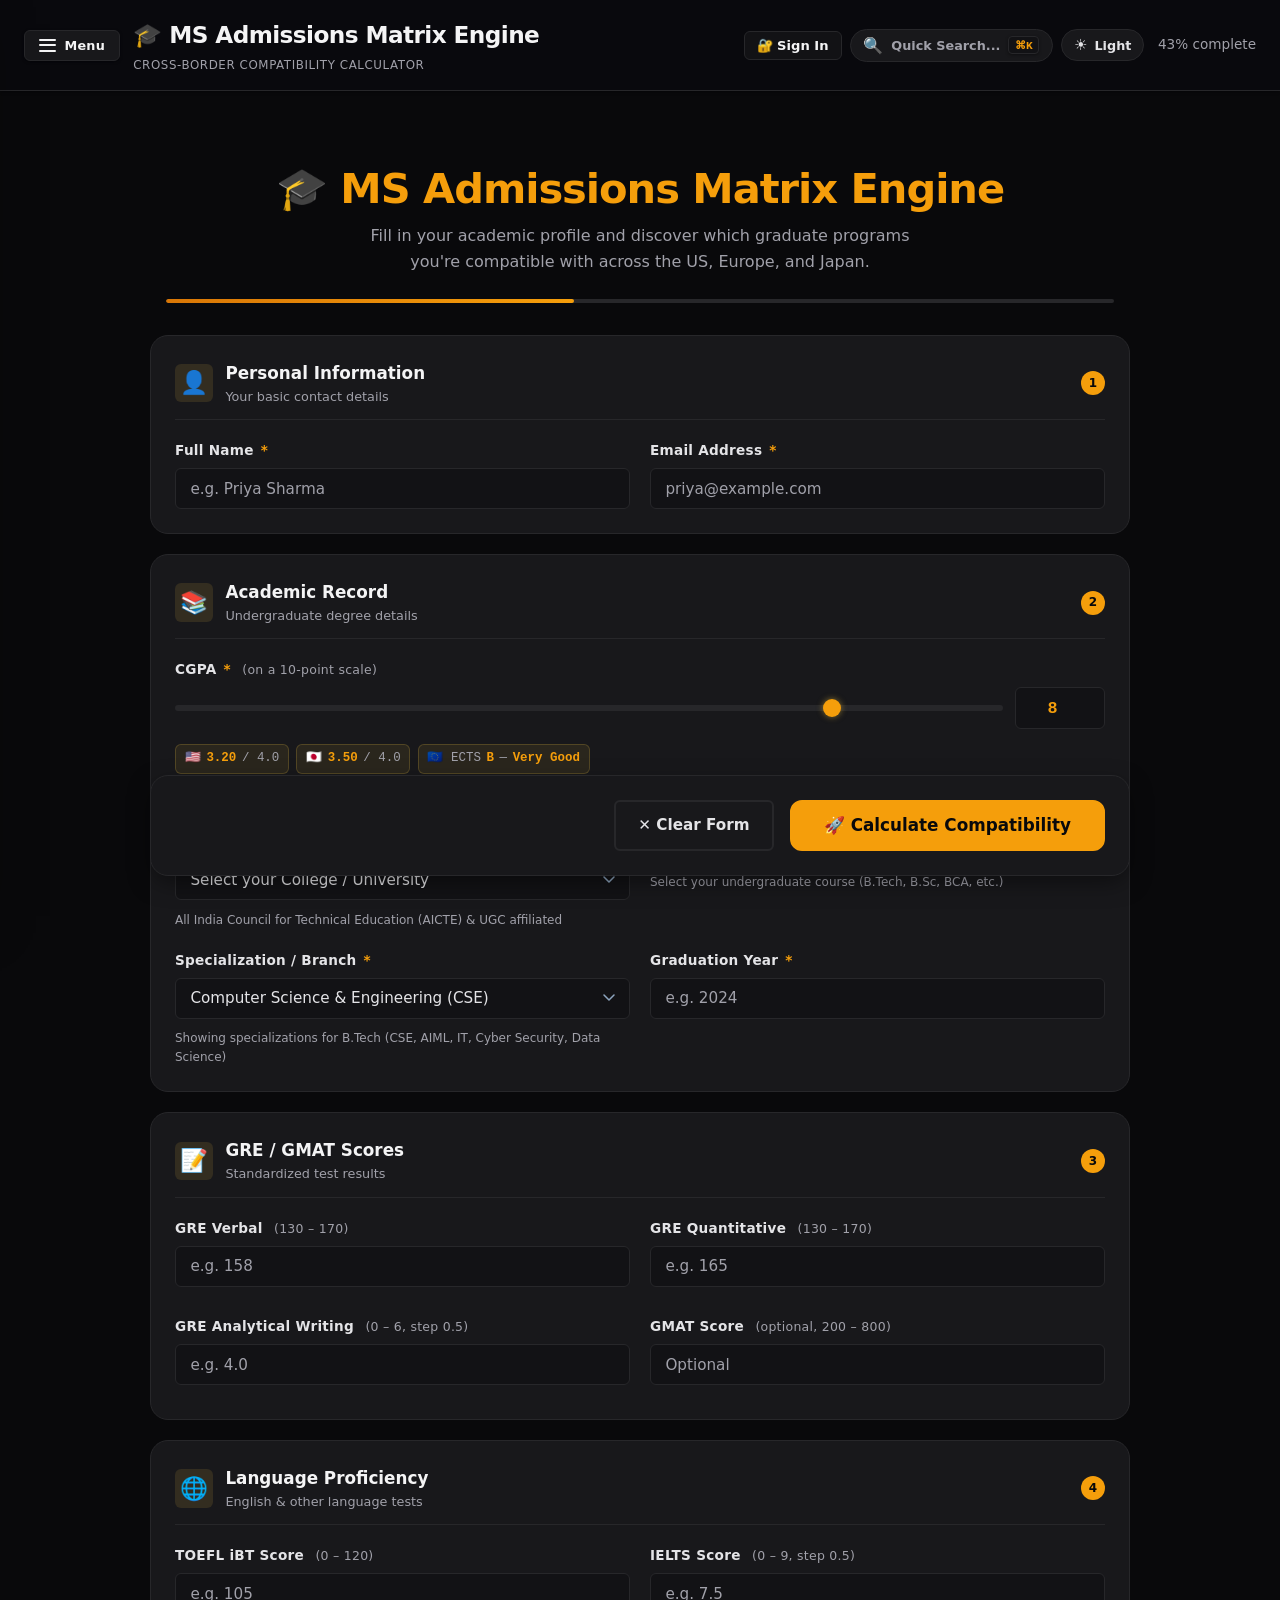
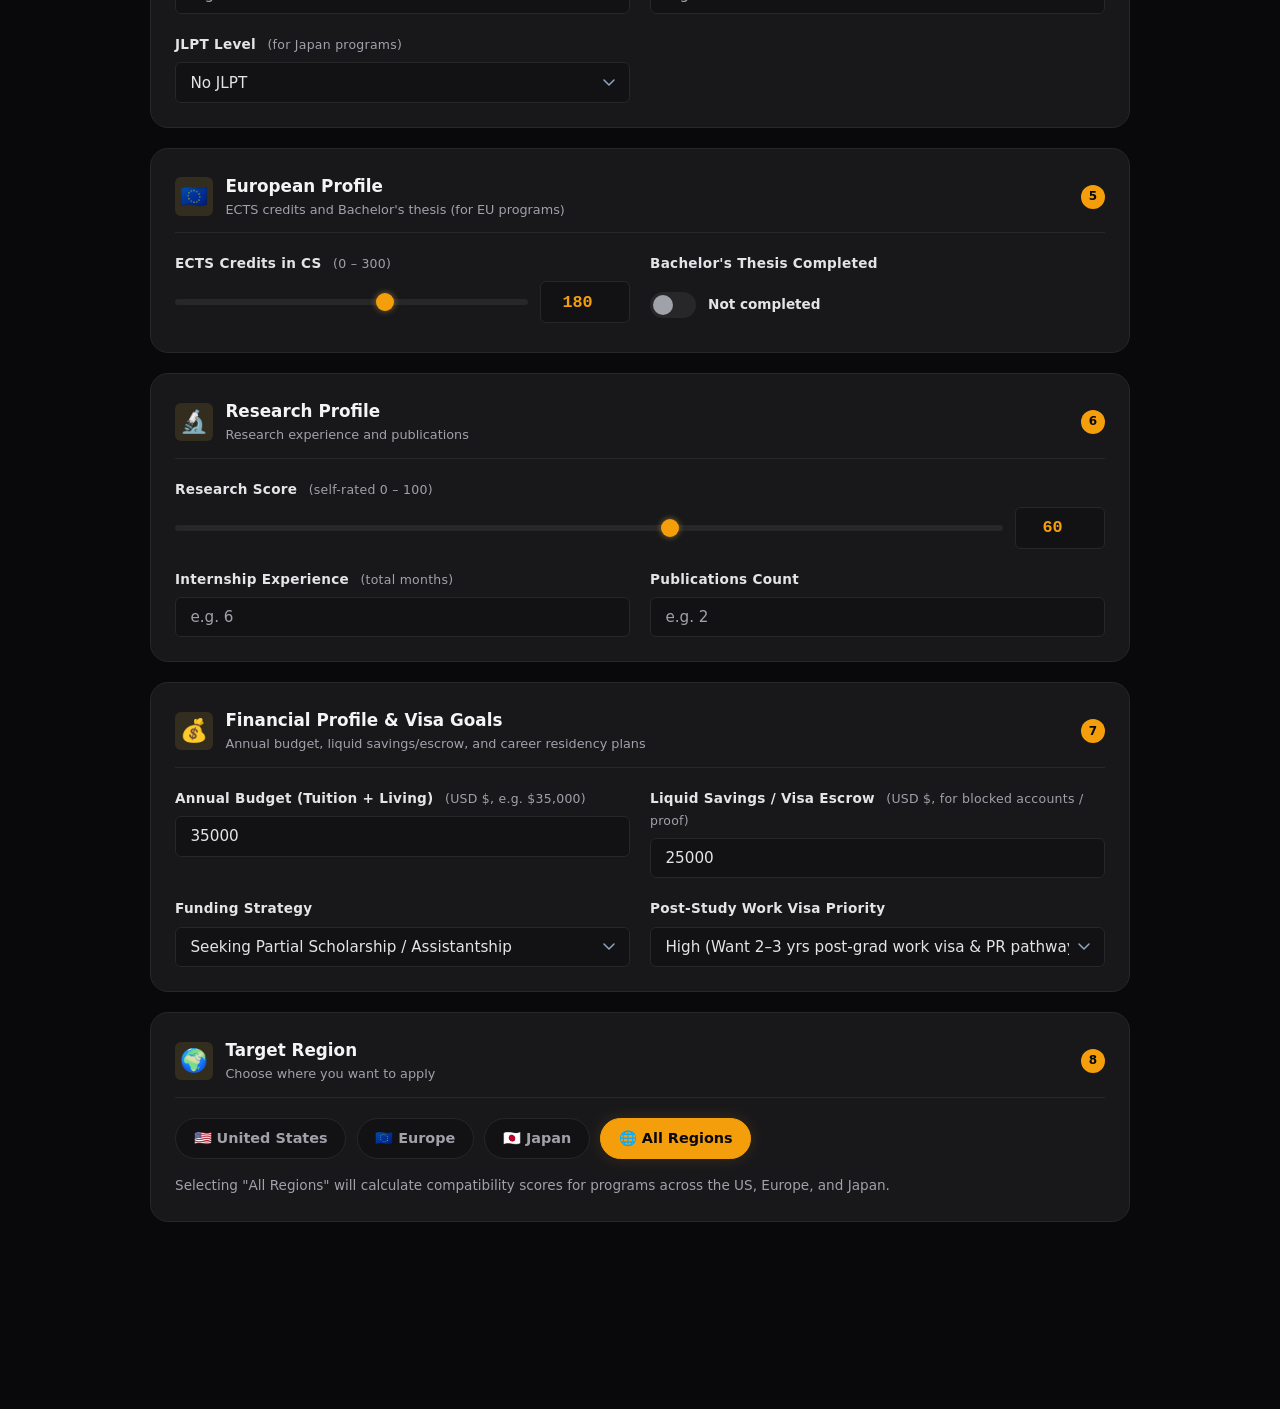
==== commit bd596e8f: "feat(deploy): add OAuth2 auth subsystem, Dockerfile, railway.json, and vercel.json for live deployme" ====
--- a/frontend/index.html
+++ b/frontend/index.html
@@ -1314,5 +1314,6 @@
 <script src="js/theme.js"></script>
 <script src="js/navigation.js"></script>
 <script src="js/spotlight.js"></script>
+<script src="js/auth.js"></script>
 </body>
 </html>
--- a/frontend/css/styles.css
+++ b/frontend/css/styles.css
@@ -1556,15 +1556,24 @@
 }
 
 .program-uni {
-  font-size: 0.8rem;
+  font-size: 0.82rem;
+  font-weight: 600;
   color: var(--clr-text-muted);
   margin-top: 0.15rem;
+  white-space: nowrap;
+  overflow: hidden;
+  text-overflow: ellipsis;
+  display: block;
 }
 
 .program-country {
   font-size: 0.75rem;
   color: var(--clr-text-muted);
-  margin-top: 0.1rem;
+  margin-top: 0.15rem;
+  display: flex;
+  align-items: center;
+  gap: 0.35rem;
+  flex-wrap: wrap;
 }
 
 /* ---------- Sidebar / Detail Panel ---------- */
@@ -4198,5 +4207,1088 @@
   }
 }
 
-
-
+/* ==========================================================================
+   University Compare Tray ("Pin & Compare") & Side-by-Side Modal
+   ========================================================================== */
+
+/* Pin to Compare Button on Program Cards */
+.btn-pin-compare {
+  display: inline-flex;
+  align-items: center;
+  gap: 0.35rem;
+  padding: 0.28rem 0.62rem;
+  font-size: 0.72rem;
+  font-weight: 700;
+  border-radius: var(--radius-sm);
+  background: var(--clr-bg-alt);
+  border: 1px solid var(--clr-border);
+  color: var(--clr-text-muted);
+  cursor: pointer;
+  transition: all 0.18s cubic-bezier(0.16, 1, 0.3, 1);
+  user-select: none;
+  white-space: nowrap;
+}
+
+.btn-pin-compare:hover {
+  background: var(--clr-surface-2);
+  border-color: var(--clr-gold);
+  color: var(--clr-gold);
+  transform: translateY(-1px);
+}
+
+.btn-pin-compare.pinned {
+  background: rgba(245, 158, 11, 0.14);
+  border-color: var(--clr-gold);
+  color: var(--clr-gold);
+  box-shadow: 0 0 10px rgba(245, 158, 11, 0.18);
+}
+
+[data-theme="light"] .btn-pin-compare.pinned {
+  background: rgba(217, 119, 6, 0.1);
+  border-color: var(--clr-gold);
+  color: var(--clr-gold-dark);
+}
+
+/* Compact Pin Icon button for card header (prevents squishing college name) */
+.btn-pin-icon {
+  display: inline-flex;
+  align-items: center;
+  justify-content: center;
+  width: 28px;
+  height: 28px;
+  border-radius: var(--radius-sm);
+  background: var(--clr-bg-alt);
+  border: 1px solid var(--clr-border);
+  color: var(--clr-text-muted);
+  cursor: pointer;
+  font-size: 0.82rem;
+  transition: all 0.18s cubic-bezier(0.16, 1, 0.3, 1);
+  user-select: none;
+  flex-shrink: 0;
+}
+
+.btn-pin-icon:hover {
+  background: var(--clr-surface-2);
+  border-color: var(--clr-gold);
+  color: var(--clr-gold);
+  transform: scale(1.1);
+}
+
+.btn-pin-icon.pinned {
+  background: rgba(245, 158, 11, 0.2);
+  border-color: var(--clr-gold);
+  color: var(--clr-gold);
+  box-shadow: 0 0 8px rgba(245, 158, 11, 0.25);
+}
+
+/* Prevent bottom cards & college names from being covered by floating tray */
+body.has-compare-tray .page-main {
+  padding-bottom: 120px;
+}
+
+/* Floating Bottom Compare Tray */
+.compare-tray {
+  position: fixed;
+  bottom: 0;
+  left: 0;
+  right: 0;
+  background: var(--clr-header-bg);
+  backdrop-filter: blur(20px);
+  -webkit-backdrop-filter: blur(20px);
+  border-top: 1.5px solid var(--clr-border);
+  box-shadow: 0 -10px 35px rgba(0, 0, 0, 0.55);
+  z-index: 920;
+  padding: 0.65rem 0;
+  transform: translateY(115%);
+  transition: transform 0.3s cubic-bezier(0.16, 1, 0.3, 1);
+  overflow: hidden;
+}
+
+.compare-tray.visible {
+  transform: translateY(0);
+}
+
+.compare-tray-container {
+  display: flex;
+  align-items: center;
+  justify-content: space-between;
+  gap: 1rem;
+  width: 100%;
+  max-width: 1280px;
+  margin: 0 auto;
+  padding: 0 1.25rem;
+  box-sizing: border-box;
+}
+
+.compare-tray-left {
+  display: flex;
+  flex-direction: column;
+  gap: 0.15rem;
+  flex-shrink: 0;
+  min-width: 0;
+}
+
+.compare-tray-badge {
+  display: inline-flex;
+  align-items: center;
+  gap: 0.35rem;
+  font-size: 0.85rem;
+  font-weight: 800;
+  color: var(--clr-white);
+  white-space: nowrap;
+}
+
+.compare-tray-hint {
+  font-size: 0.68rem;
+  color: var(--clr-text-muted);
+  white-space: nowrap;
+  overflow: hidden;
+  text-overflow: ellipsis;
+}
+
+/* Slots for up to 3 programs */
+.compare-slots-wrapper {
+  display: flex;
+  align-items: center;
+  gap: 0.55rem;
+  flex: 1 1 auto;
+  min-width: 0;
+  max-width: 660px;
+  overflow-x: auto;
+  overflow-y: hidden;
+  padding: 2px 2px;
+  scrollbar-width: thin;
+}
+
+.compare-slots-wrapper::-webkit-scrollbar {
+  height: 4px;
+}
+.compare-slots-wrapper::-webkit-scrollbar-thumb {
+  background: var(--clr-border-focus);
+  border-radius: 4px;
+}
+
+.compare-slot-chip {
+  display: flex;
+  align-items: center;
+  justify-content: space-between;
+  gap: 0.5rem;
+  padding: 0.38rem 0.65rem;
+  background: var(--clr-surface);
+  border: 1.5px solid var(--clr-gold);
+  border-radius: var(--radius-md);
+  box-shadow: var(--shadow-sm);
+  flex: 1 1 155px;
+  min-width: 140px;
+  max-width: 200px;
+  flex-shrink: 0;
+  overflow: hidden;
+  box-sizing: border-box;
+  animation: scaleIn 0.2s cubic-bezier(0.16, 1, 0.3, 1);
+}
+
+.compare-slot-info {
+  display: flex;
+  flex-direction: column;
+  min-width: 0;
+  flex: 1;
+  overflow: hidden;
+}
+
+.compare-slot-uni {
+  font-size: 0.76rem;
+  font-weight: 800;
+  color: var(--clr-white);
+  white-space: nowrap;
+  overflow: hidden;
+  text-overflow: ellipsis;
+  display: block;
+  line-height: 1.25;
+}
+
+.compare-slot-prog {
+  font-size: 0.66rem;
+  color: var(--clr-text-muted);
+  white-space: nowrap;
+  overflow: hidden;
+  text-overflow: ellipsis;
+  line-height: 1.25;
+}
+
+.compare-slot-cost {
+  font-size: 0.66rem;
+  font-weight: 700;
+  color: var(--clr-gold);
+  line-height: 1.25;
+}
+
+.compare-slot-remove {
+  background: transparent;
+  border: none;
+  color: var(--clr-text-muted);
+  font-size: 0.82rem;
+  cursor: pointer;
+  padding: 0.15rem;
+  border-radius: 50%;
+  display: flex;
+  align-items: center;
+  justify-content: center;
+  flex-shrink: 0;
+  width: 20px;
+  height: 20px;
+  transition: all 0.15s ease;
+}
+
+.compare-slot-remove:hover {
+  color: var(--clr-danger);
+  transform: scale(1.15);
+  background: rgba(244, 63, 94, 0.15);
+}
+
+.compare-slot-empty {
+  display: flex;
+  align-items: center;
+  justify-content: center;
+  gap: 0.35rem;
+  padding: 0.45rem 0.65rem;
+  border: 1.5px dashed var(--clr-border);
+  border-radius: var(--radius-md);
+  color: var(--clr-text-muted);
+  font-size: 0.72rem;
+  font-weight: 600;
+  min-width: 140px;
+  max-width: 200px;
+  flex: 1 1 155px;
+  flex-shrink: 0;
+  box-sizing: border-box;
+  user-select: none;
+}
+
+/* Tray Actions */
+.compare-tray-actions {
+  display: flex;
+  align-items: center;
+  gap: 0.5rem;
+  flex-shrink: 0;
+  margin-left: auto;
+  position: relative;
+  z-index: 2;
+}
+
+.btn-compare-now {
+  display: inline-flex;
+  align-items: center;
+  gap: 0.45rem;
+  font-weight: 800;
+  font-size: 0.82rem;
+  padding: 0.48rem 0.95rem;
+  white-space: nowrap;
+  border-radius: var(--radius-sm);
+  background: var(--clr-gold);
+  color: #000;
+  border: none;
+  cursor: pointer;
+  box-shadow: 0 2px 8px rgba(245, 158, 11, 0.25);
+  transition: all 0.18s ease;
+}
+
+.btn-compare-now:hover:not(:disabled) {
+  background: var(--clr-gold-light);
+  transform: translateY(-1px);
+  box-shadow: 0 4px 14px rgba(245, 158, 11, 0.4);
+}
+
+.btn-compare-now:disabled {
+  opacity: 0.45;
+  cursor: not-allowed;
+  box-shadow: none;
+}
+
+#clearCompareBtn {
+  white-space: nowrap;
+  font-size: 0.75rem;
+  font-weight: 600;
+  padding: 0.42rem 0.7rem;
+  background: var(--clr-surface-2);
+  border: 1px solid var(--clr-border);
+  color: var(--clr-text-muted);
+  border-radius: var(--radius-sm);
+  cursor: pointer;
+  transition: all 0.15s ease;
+}
+
+#clearCompareBtn:hover {
+  background: var(--clr-surface);
+  color: var(--clr-white);
+  border-color: var(--clr-danger);
+}
+
+.compare-action-badge {
+  display: inline-flex;
+  align-items: center;
+  justify-content: center;
+  width: 20px;
+  height: 20px;
+  border-radius: 50%;
+  background: var(--clr-bg);
+  color: var(--clr-gold);
+  font-size: 0.75rem;
+  font-weight: 800;
+}
+
+/* Comparison Modal Overlay */
+.compare-modal-backdrop {
+  position: fixed;
+  inset: 0;
+  background: rgba(5, 5, 8, 0.78);
+  backdrop-filter: blur(8px);
+  -webkit-backdrop-filter: blur(8px);
+  z-index: 1070;
+  opacity: 0;
+  pointer-events: none;
+  transition: opacity 0.25s cubic-bezier(0.16, 1, 0.3, 1);
+}
+
+.compare-modal-backdrop.visible {
+  opacity: 1;
+  pointer-events: auto;
+}
+
+.compare-modal {
+  position: fixed;
+  inset: 0;
+  z-index: 1080;
+  display: flex;
+  align-items: center;
+  justify-content: center;
+  padding: 1.5rem;
+  opacity: 0;
+  pointer-events: none;
+  transition: opacity 0.25s cubic-bezier(0.16, 1, 0.3, 1);
+}
+
+.compare-modal.open {
+  opacity: 1;
+  pointer-events: auto;
+}
+
+.compare-modal-dialog {
+  background: var(--clr-surface);
+  border: 1.5px solid var(--clr-border);
+  border-radius: var(--radius-lg);
+  box-shadow: 0 24px 60px -8px rgba(0, 0, 0, 0.7);
+  width: 100%;
+  max-width: 1260px;
+  max-height: 90vh;
+  display: flex;
+  flex-direction: column;
+  overflow: hidden;
+  transform: scale(0.96) translateY(12px);
+  transition: transform 0.28s cubic-bezier(0.16, 1, 0.3, 1);
+}
+
+.compare-modal.open .compare-modal-dialog {
+  transform: scale(1) translateY(0);
+}
+
+.compare-modal-header {
+  display: flex;
+  align-items: center;
+  justify-content: space-between;
+  padding: 1.25rem 1.75rem;
+  border-bottom: 1px solid var(--clr-border);
+  background: var(--clr-bg-alt);
+}
+
+.compare-modal-title-group {
+  display: flex;
+  flex-direction: column;
+  gap: 0.2rem;
+}
+
+.compare-modal-tag {
+  font-size: 0.68rem;
+  font-weight: 800;
+  text-transform: uppercase;
+  letter-spacing: 0.06em;
+  color: var(--clr-gold);
+}
+
+.compare-modal-heading {
+  font-size: 1.35rem;
+  font-weight: 800;
+  color: var(--clr-white);
+  margin: 0;
+}
+
+.compare-modal-subheading {
+  font-size: 0.78rem;
+  color: var(--clr-text-muted);
+}
+
+.compare-modal-header-actions {
+  display: flex;
+  align-items: center;
+  gap: 0.6rem;
+}
+
+.compare-modal-close {
+  display: inline-flex;
+  align-items: center;
+  justify-content: center;
+  width: 34px;
+  height: 34px;
+  background: var(--clr-surface);
+  border: 1px solid var(--clr-border);
+  border-radius: var(--radius-sm);
+  color: var(--clr-text-muted);
+  font-size: 1rem;
+  cursor: pointer;
+  transition: all 0.18s ease;
+}
+
+.compare-modal-close:hover {
+  background: var(--clr-surface-2);
+  color: var(--clr-white);
+  border-color: var(--clr-border-focus);
+}
+
+.compare-modal-body {
+  flex: 1;
+  overflow-y: auto;
+  padding: 1.5rem 1.75rem;
+}
+
+/* Side-by-Side Comparison Grid */
+.compare-columns-grid {
+  display: grid;
+  gap: 1.25rem;
+  align-items: stretch;
+}
+
+.compare-columns-grid.cols-1 { grid-template-columns: 1fr; }
+.compare-columns-grid.cols-2 { grid-template-columns: 1fr 1fr; }
+.compare-columns-grid.cols-3 { grid-template-columns: 1fr 1fr 1fr; }
+
+.compare-column-card {
+  background: var(--clr-bg-alt);
+  border: 1.5px solid var(--clr-border);
+  border-radius: var(--radius-md);
+  padding: 1.25rem;
+  display: flex;
+  flex-direction: column;
+  gap: 1.25rem;
+  position: relative;
+  transition: border-color 0.2s ease;
+}
+
+.compare-column-card:hover {
+  border-color: var(--clr-gold);
+}
+
+/* Column Header Card */
+.compare-col-header {
+  display: flex;
+  flex-direction: column;
+  gap: 0.5rem;
+  padding-bottom: 1rem;
+  border-bottom: 1px solid var(--clr-border);
+}
+
+.compare-col-top {
+  display: flex;
+  align-items: flex-start;
+  justify-content: space-between;
+  gap: 0.75rem;
+}
+
+.compare-col-top > div:first-child {
+  flex: 1;
+  min-width: 0;
+}
+
+.compare-col-uni {
+  font-size: 1.15rem;
+  font-weight: 800;
+  color: var(--clr-white);
+  line-height: 1.25;
+  word-break: break-word;
+  overflow-wrap: break-word;
+}
+
+.compare-col-prog {
+  font-size: 0.82rem;
+  color: var(--clr-text-muted);
+  font-weight: 600;
+}
+
+.compare-col-score-badge {
+  display: inline-flex;
+  align-items: center;
+  gap: 0.4rem;
+  padding: 0.35rem 0.75rem;
+  border-radius: 99px;
+  font-weight: 800;
+  font-size: 0.85rem;
+  align-self: flex-start;
+}
+
+.compare-col-score-badge.tier-safe {
+  background: var(--clr-success-subtle);
+  color: var(--clr-success);
+  border: 1px solid var(--clr-success);
+}
+.compare-col-score-badge.tier-match {
+  background: var(--clr-warn-subtle);
+  color: var(--clr-warn);
+  border: 1px solid var(--clr-warn);
+}
+.compare-col-score-badge.tier-reach {
+  background: var(--clr-reach-subtle);
+  color: var(--clr-reach);
+  border: 1px solid var(--clr-reach);
+}
+
+/* Comparison Dimension Block */
+.compare-dimension-block {
+  display: flex;
+  flex-direction: column;
+  gap: 0.65rem;
+  background: var(--clr-surface);
+  border: 1px solid var(--clr-border);
+  border-radius: var(--radius-sm);
+  padding: 0.95rem;
+}
+
+.compare-dimension-title {
+  display: flex;
+  align-items: center;
+  justify-content: space-between;
+  font-size: 0.75rem;
+  font-weight: 800;
+  text-transform: uppercase;
+  letter-spacing: 0.05em;
+  color: var(--clr-white);
+  border-bottom: 1px dashed var(--clr-border);
+  padding-bottom: 0.35rem;
+}
+
+.compare-dimension-badge {
+  font-size: 0.65rem;
+  font-weight: 700;
+  padding: 0.1rem 0.4rem;
+  border-radius: 99px;
+}
+
+/* Visual Stacked Financial Bar */
+.financial-stacked-bar {
+  display: flex;
+  height: 10px;
+  border-radius: 99px;
+  overflow: hidden;
+  margin: 0.25rem 0;
+  background: var(--clr-surface-2);
+}
+
+.bar-tuition {
+  background: var(--clr-warn);
+  transition: width 0.3s ease;
+}
+
+.bar-living {
+  background: var(--clr-info);
+  transition: width 0.3s ease;
+}
+
+.financial-legend {
+  display: flex;
+  align-items: center;
+  justify-content: space-between;
+  font-size: 0.7rem;
+  color: var(--clr-text-muted);
+}
+
+.financial-legend-item {
+  display: flex;
+  align-items: center;
+  gap: 0.3rem;
+}
+
+.legend-dot {
+  width: 7px;
+  height: 7px;
+  border-radius: 50%;
+}
+
+.compare-metric-row {
+  display: flex;
+  align-items: center;
+  justify-content: space-between;
+  font-size: 0.76rem;
+  padding: 0.25rem 0;
+}
+
+.metric-label {
+  color: var(--clr-text-muted);
+}
+
+.metric-value {
+  font-weight: 700;
+  color: var(--clr-white);
+  text-align: right;
+}
+
+.metric-value.highlight {
+  color: var(--clr-gold);
+}
+
+.metric-desc-box {
+  font-size: 0.72rem;
+  color: var(--clr-text-muted);
+  line-height: 1.35;
+  background: var(--clr-bg-alt);
+  padding: 0.5rem 0.65rem;
+  border-radius: var(--radius-sm);
+  border: 1px solid var(--clr-border);
+  margin-top: 0.25rem;
+}
+
+/* Prerequisite Checklist */
+.compare-prereq-list {
+  display: flex;
+  flex-direction: column;
+  gap: 0.3rem;
+  margin-top: 0.3rem;
+}
+
+.compare-prereq-item {
+  display: flex;
+  align-items: flex-start;
+  gap: 0.4rem;
+  font-size: 0.72rem;
+  color: var(--clr-text);
+  line-height: 1.3;
+}
+
+.compare-prereq-icon {
+  flex-shrink: 0;
+}
+
+/* Compare Empty State */
+.compare-empty-view {
+  text-align: center;
+  padding: 3rem 1rem;
+  color: var(--clr-text-muted);
+}
+.compare-empty-icon { font-size: 2.8rem; margin-bottom: 0.75rem; }
+
+/* Responsive adjustments for Tray & Modal */
+@media (max-width: 900px) {
+  .compare-columns-grid.cols-3 {
+    grid-template-columns: 1fr;
+  }
+  .compare-columns-grid.cols-2 {
+    grid-template-columns: 1fr;
+  }
+}
+
+@media (max-width: 880px) {
+  body.has-compare-tray .page-main {
+    padding-bottom: 165px;
+  }
+  .compare-tray {
+    padding: 0.55rem 0;
+  }
+  .compare-tray-container {
+    display: grid;
+    grid-template-columns: 1fr auto;
+    grid-template-rows: auto auto;
+    gap: 0.5rem 0.75rem;
+    align-items: center;
+  }
+  .compare-tray-left {
+    grid-column: 1;
+    grid-row: 1;
+  }
+  .compare-tray-actions {
+    grid-column: 2;
+    grid-row: 1;
+    margin-left: 0;
+  }
+  .compare-slots-wrapper {
+    grid-column: 1 / -1;
+    grid-row: 2;
+    max-width: 100%;
+    width: 100%;
+  }
+}
+
+@media (max-width: 520px) {
+  .compare-slot-chip,
+  .compare-slot-empty {
+    min-width: 125px;
+    max-width: 160px;
+    padding: 0.32rem 0.5rem;
+  }
+  .btn-compare-now {
+    padding: 0.42rem 0.75rem;
+    font-size: 0.76rem;
+  }
+  #clearCompareBtn {
+    padding: 0.38rem 0.55rem;
+    font-size: 0.72rem;
+  }
+}
+
+/* ==========================================================================
+   OAuth2 Authentication Styles & Modals
+   ========================================================================== */
+
+.header-auth-widget {
+  display: inline-flex;
+  align-items: center;
+}
+
+.btn-header-signin {
+  display: inline-flex;
+  align-items: center;
+  gap: 0.35rem;
+  font-weight: 700;
+  border: 1px solid var(--clr-border);
+  padding: 0.38rem 0.75rem;
+  border-radius: var(--radius-sm);
+  background: var(--clr-bg-alt);
+  color: var(--clr-white);
+  transition: all 0.18s ease;
+}
+
+.btn-header-signin:hover {
+  border-color: var(--clr-gold);
+  color: var(--clr-gold);
+  background: var(--clr-surface-2);
+}
+
+.user-profile-menu-wrapper {
+  position: relative;
+}
+
+.user-pill-btn {
+  display: inline-flex;
+  align-items: center;
+  gap: 0.45rem;
+  padding: 0.28rem 0.65rem 0.28rem 0.35rem;
+  background: var(--clr-surface);
+  border: 1px solid var(--clr-border);
+  border-radius: 99px;
+  color: var(--clr-white);
+  cursor: pointer;
+  font-size: 0.82rem;
+  font-weight: 700;
+  transition: all 0.18s ease;
+}
+
+.user-pill-btn:hover {
+  border-color: var(--clr-gold);
+  background: var(--clr-surface-2);
+}
+
+.user-pill-avatar {
+  width: 24px;
+  height: 24px;
+  border-radius: 50%;
+  object-fit: cover;
+  border: 1.5px solid var(--clr-gold);
+  background: var(--clr-bg);
+}
+
+.user-pill-name {
+  max-width: 90px;
+  white-space: nowrap;
+  overflow: hidden;
+  text-overflow: ellipsis;
+}
+
+.user-pill-arrow {
+  font-size: 0.7rem;
+  color: var(--clr-text-muted);
+}
+
+.user-dropdown-menu {
+  position: absolute;
+  top: calc(100% + 8px);
+  right: 0;
+  width: 240px;
+  background: var(--clr-surface);
+  border: 1px solid var(--clr-border);
+  border-radius: var(--radius-md);
+  box-shadow: 0 16px 35px rgba(0, 0, 0, 0.45);
+  padding: 0.65rem 0;
+  z-index: 1000;
+  opacity: 0;
+  pointer-events: none;
+  transform: translateY(6px);
+  transition: all 0.18s cubic-bezier(0.16, 1, 0.3, 1);
+}
+
+.user-dropdown-menu.open {
+  opacity: 1;
+  pointer-events: auto;
+  transform: translateY(0);
+}
+
+.user-dropdown-header {
+  padding: 0.5rem 1rem 0.65rem;
+}
+
+.user-dropdown-name {
+  font-size: 0.88rem;
+  font-weight: 800;
+  color: var(--clr-white);
+}
+
+.user-dropdown-email {
+  font-size: 0.72rem;
+  color: var(--clr-text-muted);
+  white-space: nowrap;
+  overflow: hidden;
+  text-overflow: ellipsis;
+  margin-top: 0.15rem;
+}
+
+.user-dropdown-provider-tag {
+  display: inline-block;
+  margin-top: 0.35rem;
+  font-size: 0.65rem;
+  font-weight: 700;
+  padding: 0.12rem 0.45rem;
+  border-radius: 99px;
+  background: var(--clr-surface-2);
+  color: var(--clr-gold);
+  border: 1px solid var(--clr-border);
+}
+
+.user-dropdown-divider {
+  height: 1px;
+  background: var(--clr-border);
+  margin: 0.35rem 0;
+}
+
+.user-dropdown-item {
+  display: flex;
+  align-items: center;
+  gap: 0.5rem;
+  width: 100%;
+  padding: 0.45rem 1rem;
+  font-size: 0.78rem;
+  color: var(--clr-text);
+  text-decoration: none;
+  background: transparent;
+  border: none;
+  cursor: pointer;
+  text-align: left;
+  transition: background 0.15s ease, color 0.15s ease;
+}
+
+.user-dropdown-item:hover {
+  background: var(--clr-surface-2);
+  color: var(--clr-white);
+}
+
+.user-dropdown-item.btn-signout {
+  color: var(--clr-danger);
+}
+.user-dropdown-item.btn-signout:hover {
+  background: rgba(244, 63, 94, 0.12);
+  color: var(--clr-danger);
+}
+
+/* OAuth2 Modal */
+.oauth-modal-backdrop {
+  position: fixed;
+  inset: 0;
+  background: rgba(5, 5, 8, 0.75);
+  backdrop-filter: blur(6px);
+  -webkit-backdrop-filter: blur(6px);
+  z-index: 1100;
+  opacity: 0;
+  pointer-events: none;
+  transition: opacity 0.2s cubic-bezier(0.16, 1, 0.3, 1);
+}
+
+.oauth-modal-backdrop.visible {
+  opacity: 1;
+  pointer-events: auto;
+}
+
+.oauth-modal {
+  position: fixed;
+  inset: 0;
+  z-index: 1110;
+  display: flex;
+  align-items: center;
+  justify-content: center;
+  padding: 1.25rem;
+  opacity: 0;
+  pointer-events: none;
+  transition: opacity 0.2s cubic-bezier(0.16, 1, 0.3, 1);
+}
+
+.oauth-modal.open {
+  opacity: 1;
+  pointer-events: auto;
+}
+
+.oauth-modal-dialog {
+  background: var(--clr-surface);
+  border: 1.5px solid var(--clr-border);
+  border-radius: var(--radius-lg);
+  box-shadow: 0 24px 60px rgba(0, 0, 0, 0.7);
+  width: 100%;
+  max-width: 440px;
+  overflow: hidden;
+  transform: scale(0.96) translateY(10px);
+  transition: transform 0.25s cubic-bezier(0.16, 1, 0.3, 1);
+}
+
+.oauth-modal.open .oauth-modal-dialog {
+  transform: scale(1) translateY(0);
+}
+
+.oauth-modal-header {
+  padding: 1.4rem 1.4rem 1rem;
+  border-bottom: 1px solid var(--clr-border);
+  display: flex;
+  align-items: flex-start;
+  justify-content: space-between;
+  gap: 1rem;
+}
+
+.oauth-modal-tag {
+  display: inline-block;
+  font-size: 0.65rem;
+  font-weight: 800;
+  text-transform: uppercase;
+  letter-spacing: 0.08em;
+  color: var(--clr-gold);
+  margin-bottom: 0.25rem;
+}
+
+.oauth-modal-heading {
+  font-size: 1.15rem;
+  font-weight: 800;
+  color: var(--clr-white);
+  margin: 0;
+}
+
+.oauth-modal-sub {
+  font-size: 0.74rem;
+  color: var(--clr-text-muted);
+  margin-top: 0.25rem;
+  line-height: 1.35;
+}
+
+.oauth-modal-close {
+  background: var(--clr-bg-alt);
+  border: 1px solid var(--clr-border);
+  color: var(--clr-text-muted);
+  width: 28px;
+  height: 28px;
+  border-radius: var(--radius-sm);
+  display: flex;
+  align-items: center;
+  justify-content: center;
+  font-size: 0.85rem;
+  cursor: pointer;
+  transition: all 0.15s ease;
+}
+
+.oauth-modal-close:hover {
+  background: var(--clr-surface-2);
+  color: var(--clr-white);
+}
+
+.oauth-modal-body {
+  padding: 1.4rem;
+  display: flex;
+  flex-direction: column;
+  gap: 0.75rem;
+}
+
+.oauth-provider-btn {
+  display: flex;
+  align-items: center;
+  justify-content: center;
+  gap: 0.75rem;
+  width: 100%;
+  padding: 0.65rem 1rem;
+  border-radius: var(--radius-sm);
+  font-size: 0.86rem;
+  font-weight: 700;
+  cursor: pointer;
+  transition: all 0.18s cubic-bezier(0.16, 1, 0.3, 1);
+  border: 1px solid var(--clr-border);
+  user-select: none;
+}
+
+.btn-oauth-google {
+  background: #ffffff;
+  color: #1f2937;
+  border-color: #e5e7eb;
+}
+.btn-oauth-google:hover {
+  background: #f3f4f6;
+  border-color: #d1d5db;
+  transform: translateY(-1px);
+  box-shadow: 0 4px 12px rgba(0, 0, 0, 0.15);
+}
+
+.btn-oauth-github {
+  background: #24292e;
+  color: #ffffff;
+  border-color: #444d56;
+}
+.btn-oauth-github:hover {
+  background: #1b1f23;
+  border-color: #6a737d;
+  transform: translateY(-1px);
+  box-shadow: 0 4px 12px rgba(0, 0, 0, 0.3);
+}
+
+.btn-oauth-demo {
+  background: var(--clr-surface-2);
+  color: var(--clr-gold);
+  border-color: var(--clr-gold);
+}
+.btn-oauth-demo:hover {
+  background: rgba(245, 158, 11, 0.15);
+  transform: translateY(-1px);
+}
+
+.oauth-divider {
+  display: flex;
+  align-items: center;
+  text-align: center;
+  margin: 0.25rem 0;
+  color: var(--clr-text-muted);
+  font-size: 0.72rem;
+}
+.oauth-divider::before,
+.oauth-divider::after {
+  content: '';
+  flex: 1;
+  border-bottom: 1px solid var(--clr-border);
+}
+.oauth-divider span {
+  padding: 0 0.6rem;
+}
+
+.oauth-disclaimer {
+  font-size: 0.68rem;
+  color: var(--clr-text-muted);
+  text-align: center;
+  line-height: 1.35;
+  margin-top: 0.4rem;
+}
+
+
+
